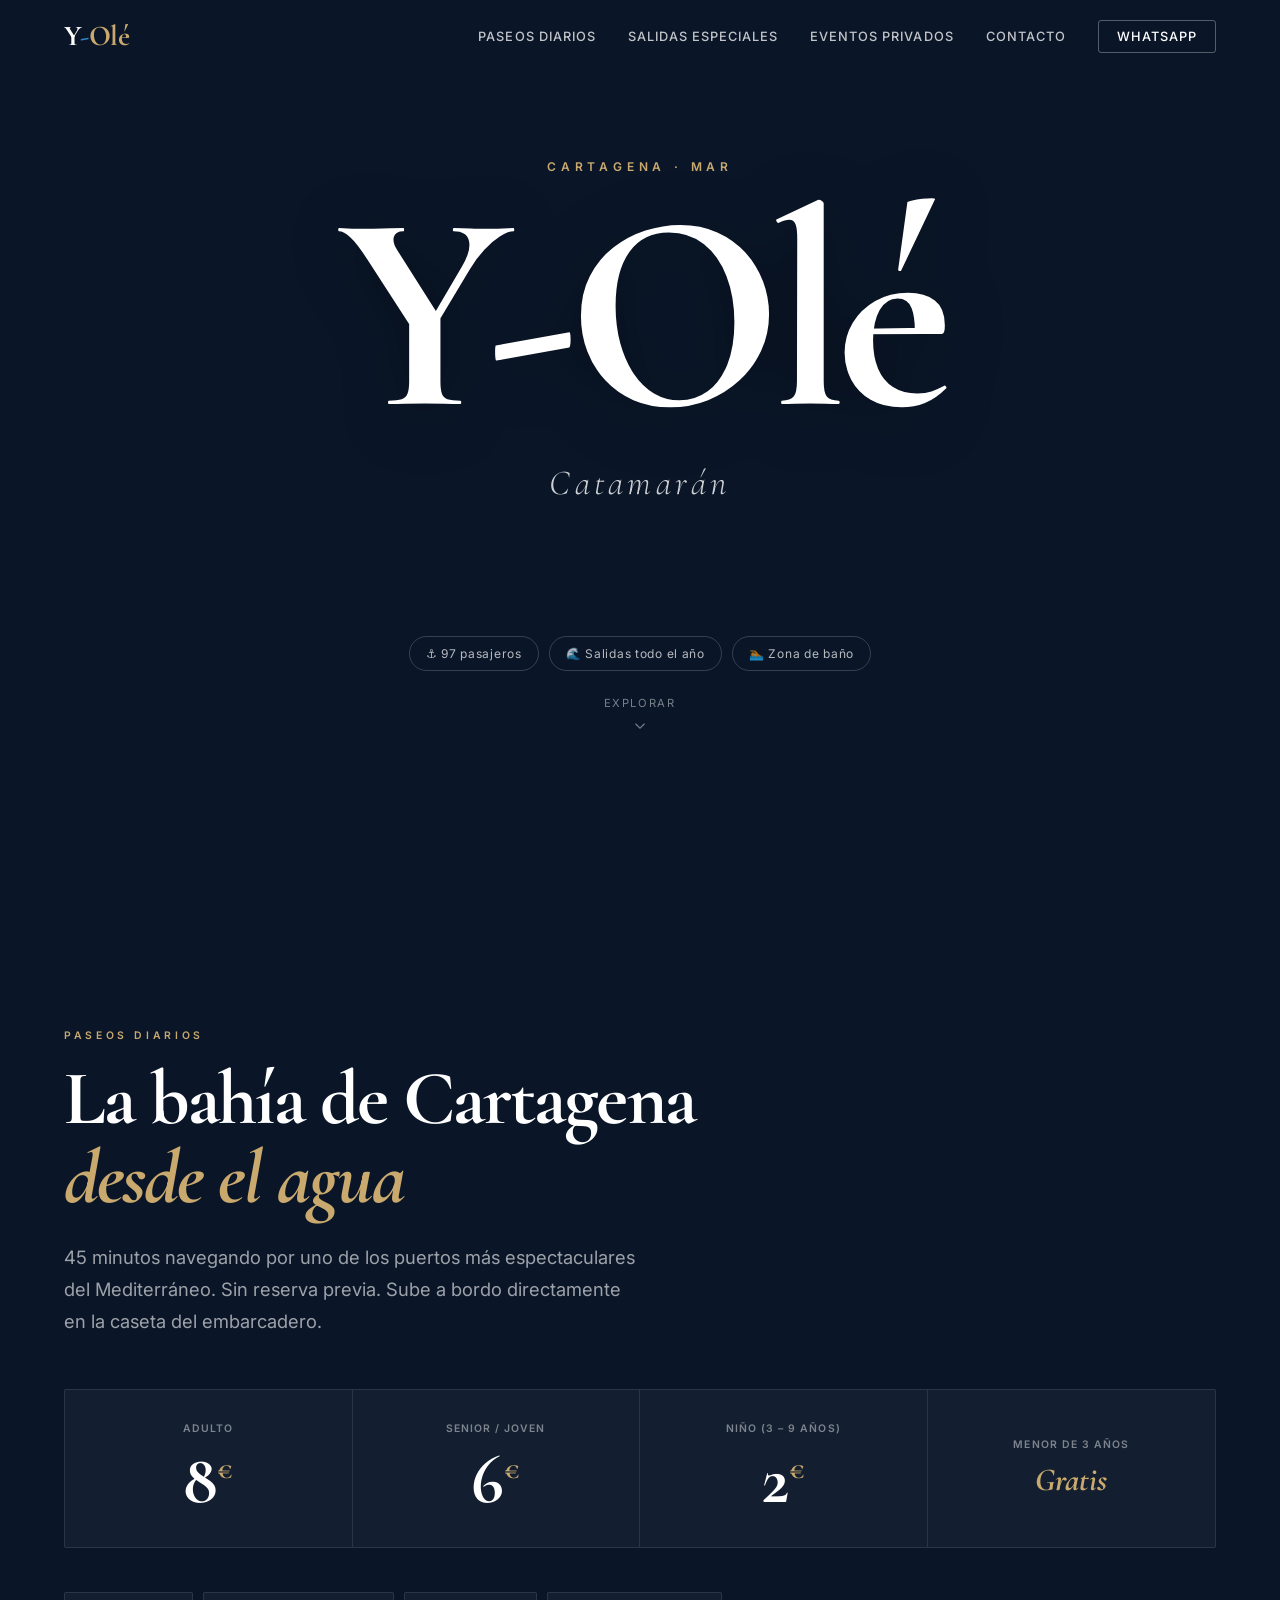
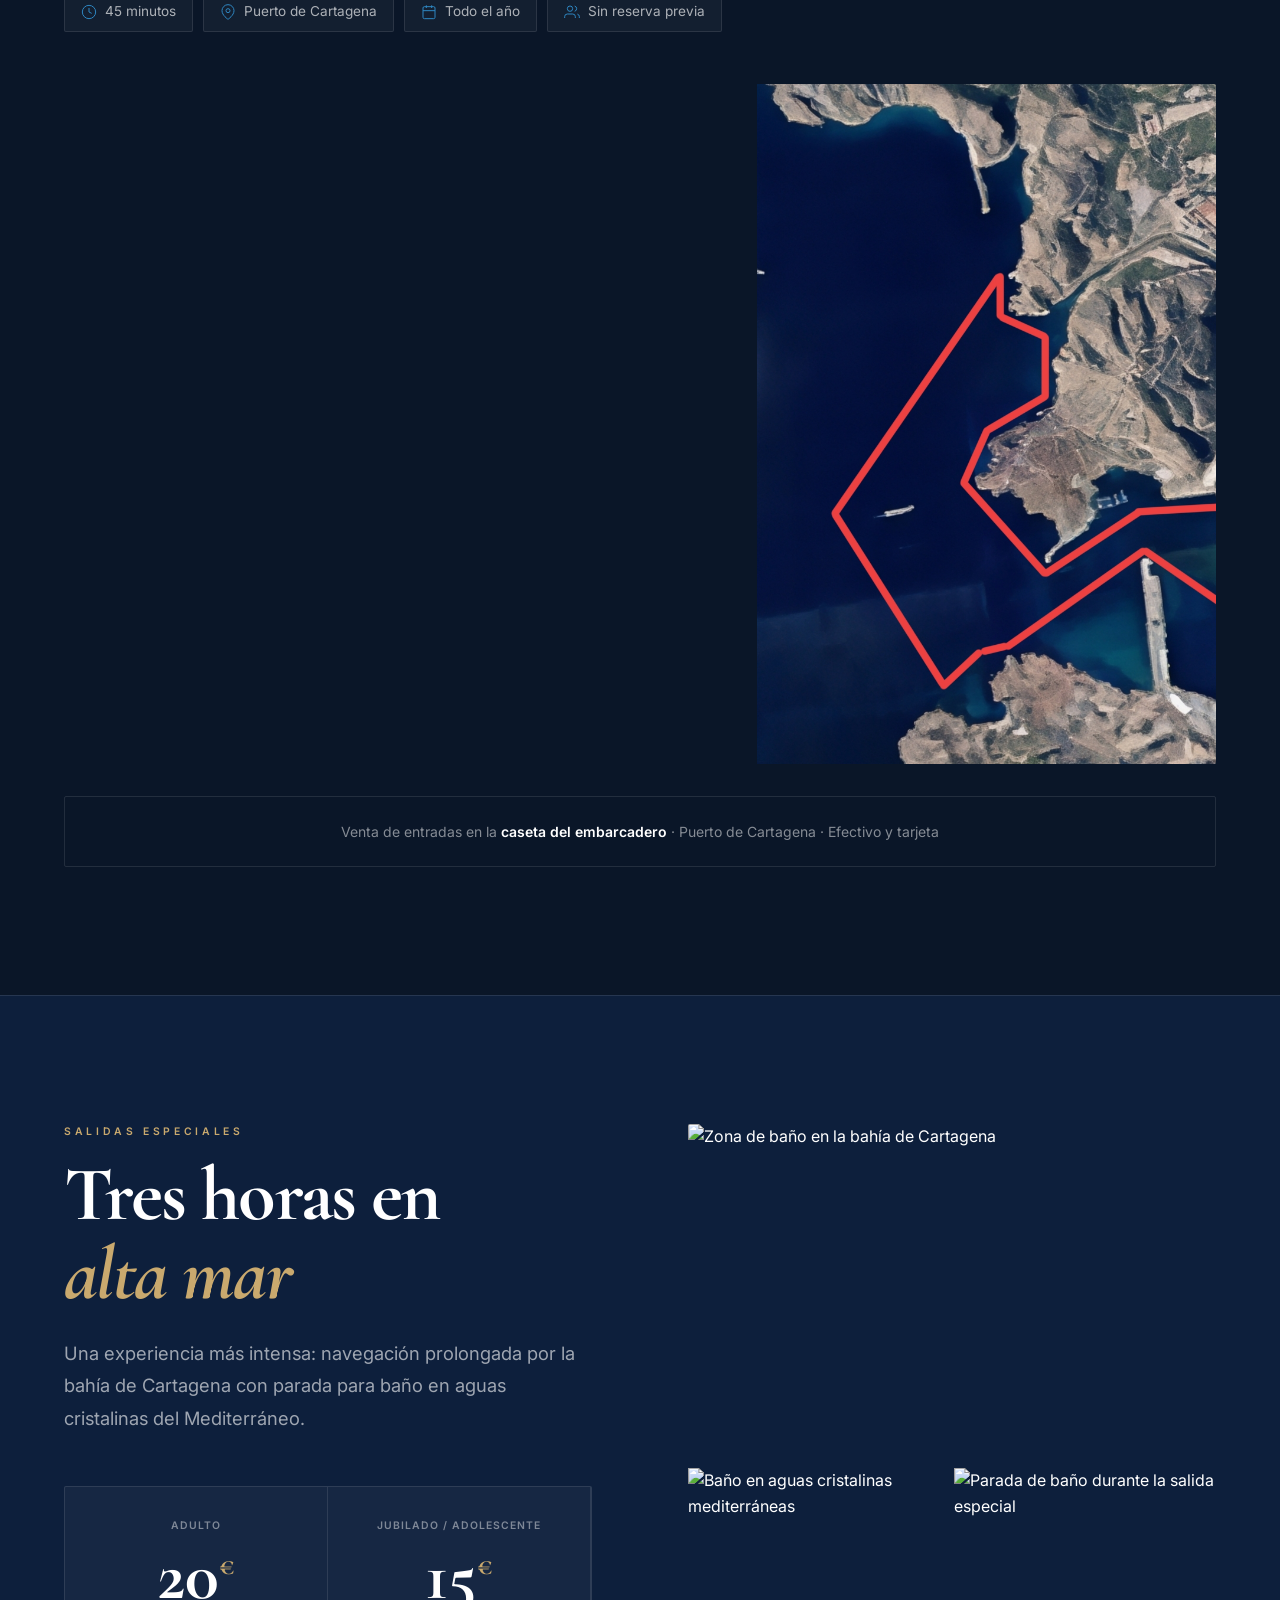
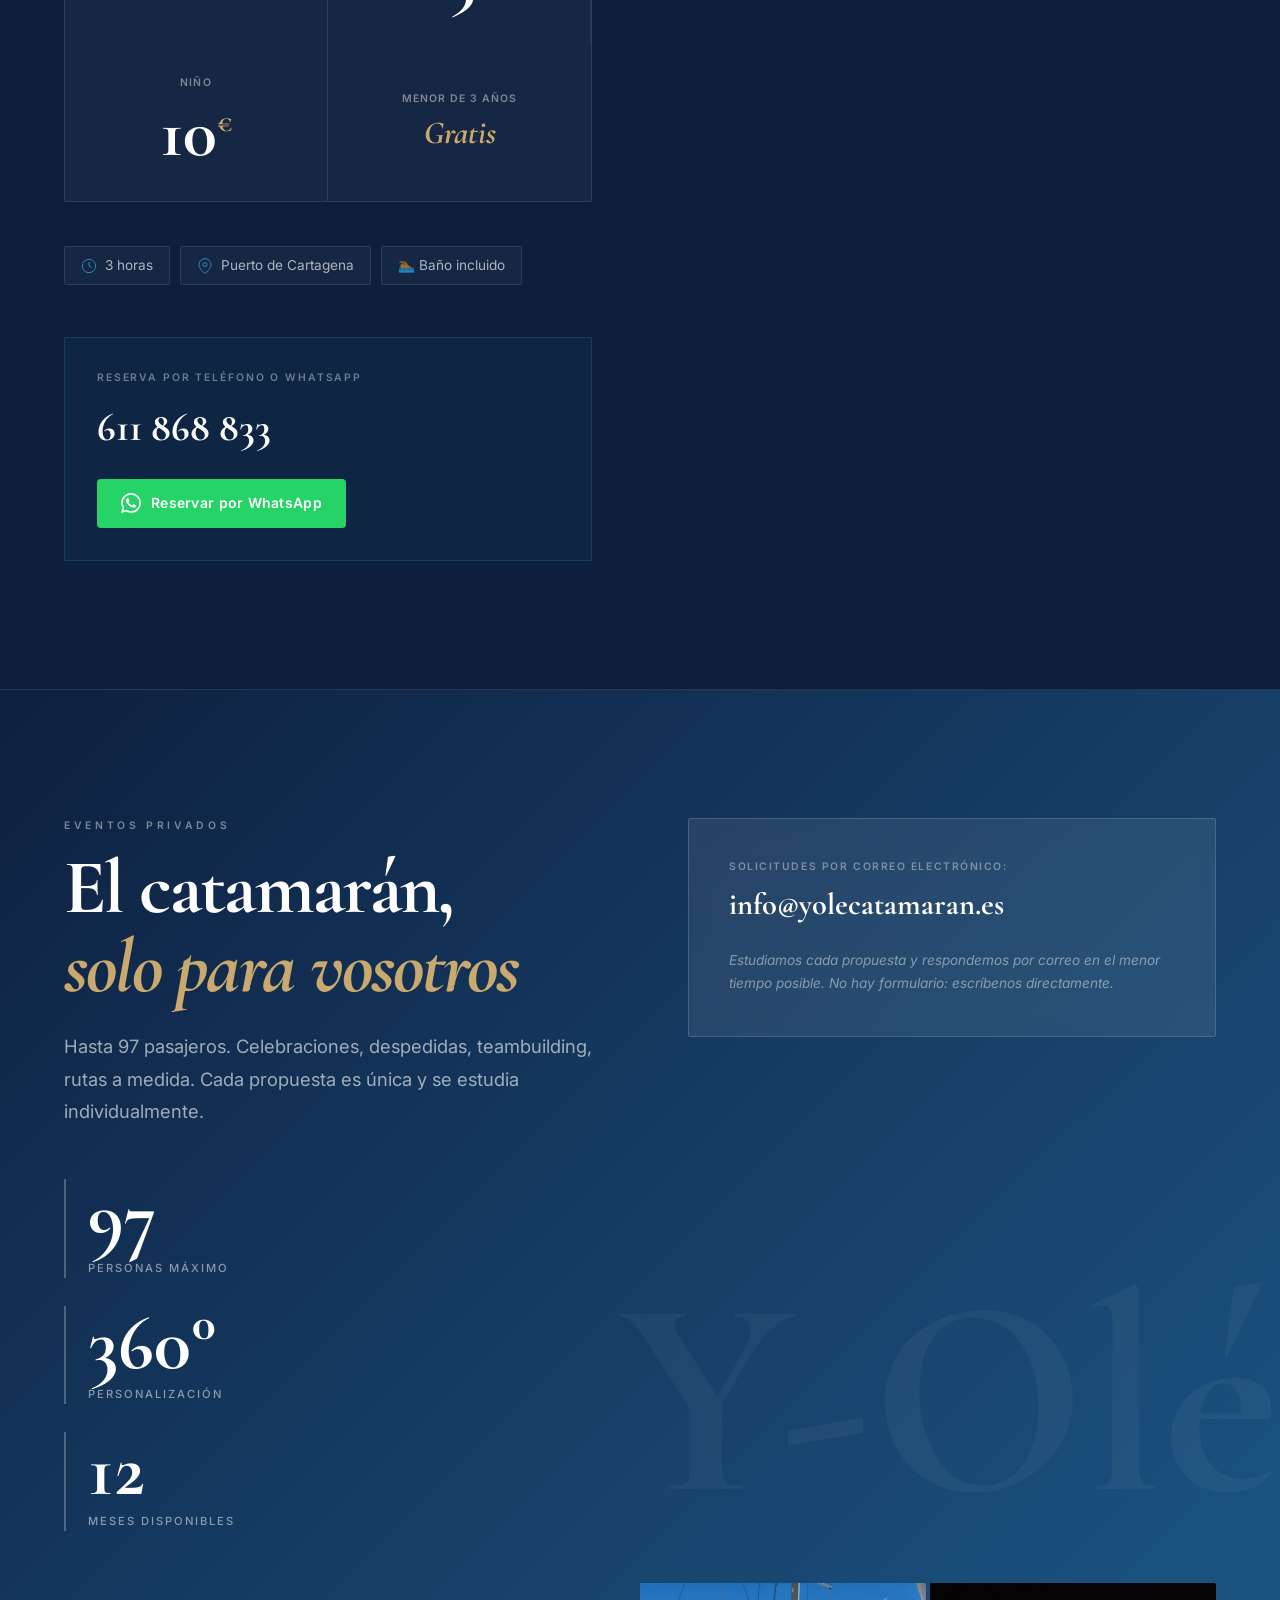
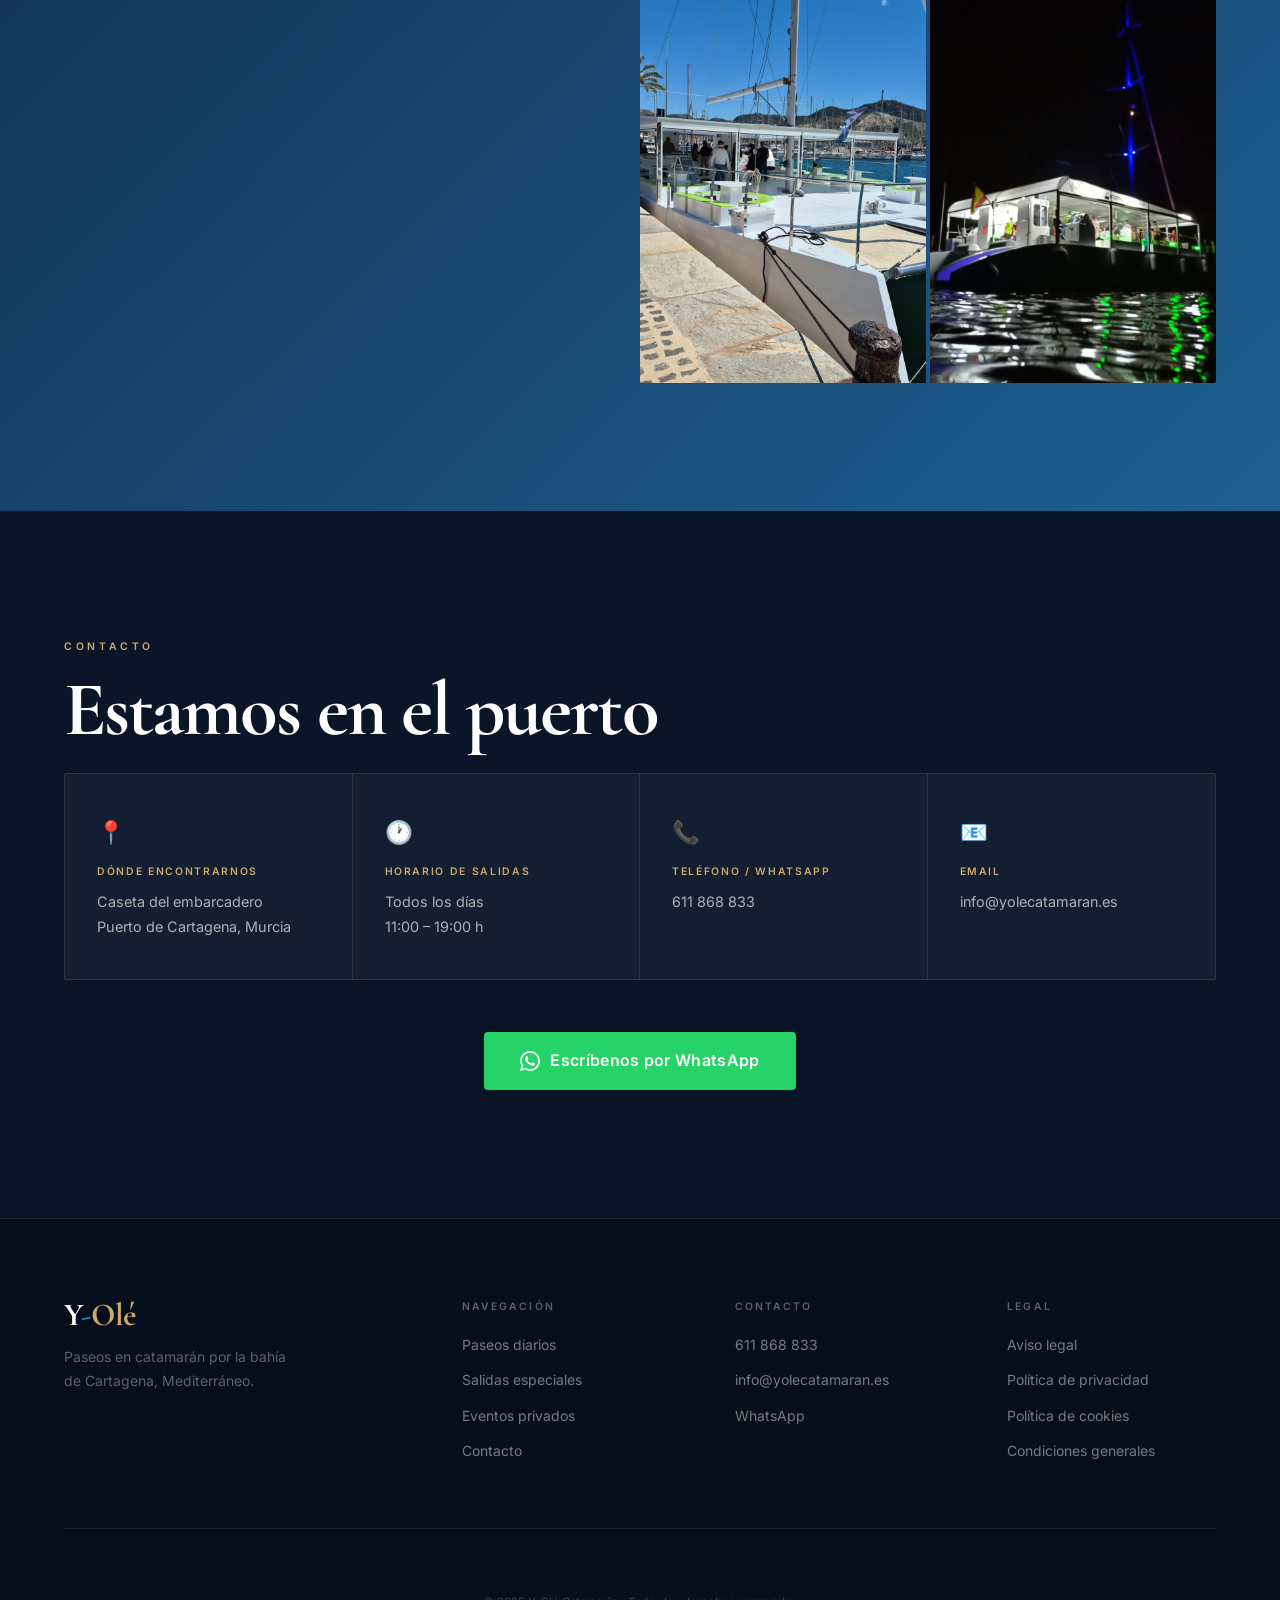
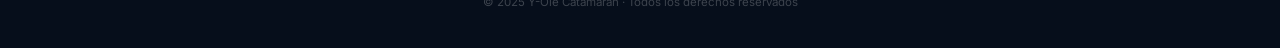
==== index.html @ f5bde515 "Actualizar paseos y quitar galería horizontal - Sección paseos: video hero45minutos en bucle + image" ====
<!DOCTYPE html>
<html lang="es">
<head>
    <meta charset="UTF-8">
    <meta name="viewport" content="width=device-width, initial-scale=1.0">
    <meta name="description" content="Y-Olé Catamarán – Paseos por la bahía de Cartagena. 97 pasajeros. Salidas todo el año. Puerto de Cartagena, Murcia.">
    <meta property="og:title" content="Y-Olé Catamarán | Cartagena">
    <meta property="og:description" content="Paseos en catamarán por la bahía de Cartagena. 45 minutos sin reserva o salidas especiales de 3 horas. Hasta 97 pasajeros.">
    <meta property="og:type" content="website">
    <title>Y-Olé Catamarán | Cartagena</title>
    <link rel="icon" href="data:image/svg+xml,<svg xmlns=%22http://www.w3.org/2000/svg%22 viewBox=%220 0 100 100%22><text y=%22.9em%22 font-size=%2290%22>⛵</text></svg>">
    <link rel="preconnect" href="https://fonts.googleapis.com">
    <link rel="preconnect" href="https://fonts.gstatic.com" crossorigin>
    <link href="https://fonts.googleapis.com/css2?family=Cormorant+Garamond:ital,wght@0,300;0,400;0,600;0,700;1,400;1,600;1,700&family=Inter:wght@300;400;500;600&display=swap" rel="stylesheet">
    <link rel="stylesheet" href="style.css">
</head>
<body>

    <!-- ===== NAV ===== -->
    <nav class="navbar" id="navbar">
        <div class="nav-inner">
            <a href="#inicio" class="nav-logo">
                <span class="logo-y">Y</span><span class="logo-dash">-</span><span class="logo-ole">Olé</span>
            </a>
            <button class="nav-toggle" id="navToggle" aria-label="Abrir menú" aria-expanded="false">
                <span></span><span></span><span></span>
            </button>
            <ul class="nav-menu" id="navMenu">
                <li><a href="#paseos" class="nav-link">Paseos diarios</a></li>
                <li><a href="#especiales" class="nav-link">Salidas especiales</a></li>
                <li><a href="#privados" class="nav-link">Eventos privados</a></li>
                <li><a href="#contacto" class="nav-link">Contacto</a></li>
                <li>
                    <a href="https://wa.me/34611868833" class="nav-link nav-cta" target="_blank" rel="noopener noreferrer">
                        WhatsApp
                    </a>
                </li>
            </ul>
        </div>
    </nav>

    <!-- ===== HERO ===== -->
    <section id="inicio" class="hero">
        <div class="hero-video-wrap">
            <video class="hero-video" autoplay muted loop playsinline preload="auto">
                <source src="video/hero%20portada.mp4" type="video/mp4">
            </video>
            <div class="hero-overlay"></div>
        </div>
        <div class="hero-content">
            <div class="hero-eyebrow">CARTAGENA · MAR</div>
            <h1 class="hero-brand">Y-Olé</h1>
            <p class="hero-sub">Catamarán</p>
            <div class="hero-gap" aria-hidden="true"></div>
            <div class="hero-pills">
                <span class="hero-pill">⚓ 97 pasajeros</span>
                <span class="hero-pill">🌊 Salidas todo el año</span>
                <span class="hero-pill">🏊 Zona de baño</span>
            </div>
            <a href="#paseos" class="hero-scroll-cta">
                <span>Explorar</span>
                <svg viewBox="0 0 24 24" fill="none" stroke="currentColor" stroke-width="1.5" aria-hidden="true">
                    <polyline points="6 9 12 15 18 9"/>
                </svg>
            </a>
        </div>
    </section>

    <main>

        <!-- ===== PASEOS DIARIOS ===== -->
        <section id="paseos" class="section paseos">
            <div class="container">
                <div class="section-label" data-animate>Paseos diarios</div>
                <h2 class="section-title" data-animate data-delay="80">
                    La bahía de Cartagena<br><em>desde el agua</em>
                </h2>
                <p class="section-lead" data-animate data-delay="160">
                    45 minutos navegando por uno de los puertos más espectaculares del Mediterráneo.
                    Sin reserva previa. Sube a bordo directamente en la caseta del embarcadero.
                </p>

                <div class="prices-band" data-animate data-delay="220">
                    <div class="price-cell">
                        <span class="pc-label">Adulto</span>
                        <span class="pc-amount">8<sup>€</sup></span>
                    </div>
                    <div class="price-cell">
                        <span class="pc-label">Senior / Joven</span>
                        <span class="pc-amount">6<sup>€</sup></span>
                    </div>
                    <div class="price-cell">
                        <span class="pc-label">Niño (3 – 9 años)</span>
                        <span class="pc-amount">2<sup>€</sup></span>
                    </div>
                    <div class="price-cell">
                        <span class="pc-label">Menor de 3 años</span>
                        <span class="pc-amount pc-free">Gratis</span>
                    </div>
                </div>

                <div class="meta-row" data-animate data-delay="280">
                    <div class="meta-chip">
                        <svg viewBox="0 0 24 24" fill="none" stroke="currentColor" stroke-width="1.5" aria-hidden="true"><circle cx="12" cy="12" r="10"/><polyline points="12 6 12 12 16 14"/></svg>
                        45 minutos
                    </div>
                    <div class="meta-chip">
                        <svg viewBox="0 0 24 24" fill="none" stroke="currentColor" stroke-width="1.5" aria-hidden="true"><path d="M21 10c0 7-9 13-9 13s-9-6-9-13a9 9 0 0 1 18 0z"/><circle cx="12" cy="10" r="3"/></svg>
                        Puerto de Cartagena
                    </div>
                    <div class="meta-chip">
                        <svg viewBox="0 0 24 24" fill="none" stroke="currentColor" stroke-width="1.5" aria-hidden="true"><rect x="3" y="4" width="18" height="18" rx="2"/><line x1="16" y1="2" x2="16" y2="6"/><line x1="8" y1="2" x2="8" y2="6"/><line x1="3" y1="10" x2="21" y2="10"/></svg>
                        Todo el año
                    </div>
                    <div class="meta-chip">
                        <svg viewBox="0 0 24 24" fill="none" stroke="currentColor" stroke-width="1.5" aria-hidden="true"><path d="M17 21v-2a4 4 0 0 0-4-4H5a4 4 0 0 0-4 4v2"/><circle cx="9" cy="7" r="4"/><path d="M23 21v-2a4 4 0 0 0-3-3.87"/><path d="M16 3.13a4 4 0 0 1 0 7.75"/></svg>
                        Sin reserva previa
                    </div>
                </div>

                <div class="paseos-media" data-animate data-delay="340">
                    <div class="paseos-media-video">
                        <video autoplay muted loop playsinline preload="metadata">
                            <source src="video/hero45minutos.mp4" type="video/mp4">
                        </video>
                    </div>
                    <div class="paseos-media-img">
                        <img src="img/ruta45minutosaerea.jpg" alt="Vista aérea de la ruta de 45 minutos por la bahía de Cartagena" loading="lazy">
                    </div>
                </div>

                <p class="paseos-footer-note" data-animate>
                    Venta de entradas en la <strong>caseta del embarcadero</strong> · Puerto de Cartagena · Efectivo y tarjeta
                </p>
            </div>
        </section>

        <!-- ===== SALIDAS ESPECIALES ===== -->
        <section id="especiales" class="section especiales">
            <div class="container">
                <div class="especiales-grid">
                    <div class="especiales-left">
                        <div class="section-label" data-animate>Salidas especiales</div>
                        <h2 class="section-title" data-animate data-delay="80">
                            Tres horas en<br><em>alta mar</em>
                        </h2>
                        <p class="section-lead" data-animate data-delay="160">
                            Una experiencia más intensa: navegación prolongada por la bahía de Cartagena
                            con parada para baño en aguas cristalinas del Mediterráneo.
                        </p>

                        <div class="prices-band prices-band--2col" data-animate data-delay="220">
                            <div class="price-cell">
                                <span class="pc-label">Adulto</span>
                                <span class="pc-amount">20<sup>€</sup></span>
                            </div>
                            <div class="price-cell">
                                <span class="pc-label">Jubilado / Adolescente</span>
                                <span class="pc-amount">15<sup>€</sup></span>
                            </div>
                            <div class="price-cell">
                                <span class="pc-label">Niño</span>
                                <span class="pc-amount">10<sup>€</sup></span>
                            </div>
                            <div class="price-cell">
                                <span class="pc-label">Menor de 3 años</span>
                                <span class="pc-amount pc-free">Gratis</span>
                            </div>
                        </div>

                        <div class="meta-row" data-animate data-delay="260">
                            <div class="meta-chip">
                                <svg viewBox="0 0 24 24" fill="none" stroke="currentColor" stroke-width="1.5" aria-hidden="true"><circle cx="12" cy="12" r="10"/><polyline points="12 6 12 12 16 14"/></svg>
                                3 horas
                            </div>
                            <div class="meta-chip">
                                <svg viewBox="0 0 24 24" fill="none" stroke="currentColor" stroke-width="1.5" aria-hidden="true"><path d="M21 10c0 7-9 13-9 13s-9-6-9-13a9 9 0 0 1 18 0z"/><circle cx="12" cy="10" r="3"/></svg>
                                Puerto de Cartagena
                            </div>
                            <div class="meta-chip">🏊 Baño incluido</div>
                        </div>

                        <div class="reserva-card" data-animate data-delay="320">
                            <p class="reserva-label">Reserva por teléfono o WhatsApp</p>
                            <a href="tel:+34611868833" class="reserva-phone">611 868 833</a>
                            <a href="https://wa.me/34611868833" class="btn-wa" target="_blank" rel="noopener noreferrer">
                                <svg viewBox="0 0 24 24" fill="currentColor" aria-hidden="true">
                                    <path d="M17.472 14.382c-.297-.149-1.758-.867-2.03-.967-.273-.099-.471-.148-.67.15-.197.297-.767.966-.94 1.164-.173.199-.347.223-.644.075-.297-.15-1.255-.463-2.39-1.475-.883-.788-1.48-1.761-1.653-2.059-.173-.297-.018-.458.13-.606.134-.133.298-.347.446-.52.149-.174.198-.298.298-.497.099-.198.05-.371-.025-.52-.075-.149-.669-1.612-.916-2.207-.242-.579-.487-.5-.669-.51-.173-.008-.371-.01-.57-.01-.198 0-.52.074-.792.372-.272.297-1.04 1.016-1.04 2.479 0 1.462 1.065 2.875 1.213 3.074.149.198 2.096 3.2 5.077 4.487.709.306 1.262.489 1.694.625.712.227 1.36.195 1.871.118.571-.085 1.758-.719 2.006-1.413.248-.694.248-1.289.173-1.413-.074-.124-.272-.198-.57-.347m-5.421 7.403h-.004a9.87 9.87 0 0 1-5.031-1.378l-.361-.214-3.741.982.998-3.648-.235-.374a9.86 9.86 0 0 1-1.51-5.26c.001-5.45 4.436-9.884 9.888-9.884 2.64 0 5.122 1.03 6.988 2.898a9.825 9.825 0 0 1 2.893 6.994c-.003 5.45-4.437 9.884-9.885 9.884m8.413-18.297A11.815 11.815 0 0 0 12.05 0C5.495 0 .16 5.335.157 11.892c0 2.096.547 4.142 1.588 5.945L.057 24l6.305-1.654a11.882 11.882 0 0 0 5.683 1.448h.005c6.554 0 11.89-5.335 11.893-11.893a11.821 11.821 0 0 0-3.48-8.413Z"/>
                                </svg>
                                Reservar por WhatsApp
                            </a>
                            <!--
                            ================================================================
                            SISTEMA DE RESERVA ONLINE — PENDIENTE DE INTEGRACIÓN
                            ================================================================
                            Cuando se integre un sistema de reservas (Bookeo, Regiondo,
                            FareHarbor u otro), añadir aquí el widget o iframe.

                            OPCIÓN A — Widget JavaScript:
                                <script>
                                    var __booking_config = { productId: "TU_ID", lang: "es" };
                                </script>
                                <script src="URL_DEL_PROVEEDOR/widget.js" async></script>
                                <div id="booking-widget"></div>

                            OPCIÓN B — iFrame:
                                <iframe
                                    src="URL_DEL_PROVEEDOR?lang=es"
                                    width="100%" height="700"
                                    frameborder="0" scrolling="auto"
                                    title="Reserva salida especial Y-Olé">
                                </iframe>

                            Eliminar el bloque .reserva-card cuando el widget esté operativo.
                            ================================================================
                            -->
                        </div>
                    </div>

                    <div class="especiales-right" data-animate data-delay="200">
                        <div class="photo-stack">
                            <div class="ps-main">
                                <img src="img/baño1.jpg" alt="Zona de baño en la bahía de Cartagena" loading="lazy">
                            </div>
                            <div class="ps-row">
                                <div class="ps-sm">
                                    <img src="img/baño2.jpg" alt="Baño en aguas cristalinas mediterráneas" loading="lazy">
                                </div>
                                <div class="ps-sm">
                                    <img src="img/baño3.jpg" alt="Parada de baño durante la salida especial" loading="lazy">
                                </div>
                            </div>
                        </div>
                    </div>
                </div>
            </div>
        </section>

        <!-- ===== EVENTOS PRIVADOS ===== -->
        <section id="privados" class="section privados">
            <div class="privados-bg" aria-hidden="true">Y-Olé</div>
            <div class="container">
                <div class="privados-inner">
                    <div class="privados-left">
                        <div class="section-label section-label--dim" data-animate>Eventos privados</div>
                        <h2 class="section-title" data-animate data-delay="80">
                            El catamarán,<br><em>solo para vosotros</em>
                        </h2>
                        <p class="section-lead" data-animate data-delay="160">
                            Hasta 97 pasajeros. Celebraciones, despedidas, teambuilding, rutas a medida.
                            Cada propuesta es única y se estudia individualmente.
                        </p>
                        <div class="priv-stats" data-animate data-delay="220">
                            <div class="priv-stat">
                                <span class="ps-n">97</span>
                                <span class="ps-l">personas máximo</span>
                            </div>
                            <div class="priv-stat">
                                <span class="ps-n">360°</span>
                                <span class="ps-l">personalización</span>
                            </div>
                            <div class="priv-stat">
                                <span class="ps-n">12</span>
                                <span class="ps-l">meses disponibles</span>
                            </div>
                        </div>
                    </div>
                    <div class="privados-right" data-animate data-delay="200">
                        <p class="priv-contact-intro">Solicitudes por correo electrónico:</p>
                        <a href="mailto:info@yolecatamaran.es" class="priv-email">info@yolecatamaran.es</a>
                        <p class="priv-note">
                            Estudiamos cada propuesta y respondemos por correo en el menor tiempo posible.
                            No hay formulario: escríbenos directamente.
                        </p>
                    </div>
                </div>
                <div class="privados-media" data-animate data-delay="160">
                    <div class="privados-media-item">
                        <video autoplay muted loop playsinline preload="metadata">
                            <source src="video/heroeventos.mp4" type="video/mp4">
                        </video>
                    </div>
                    <div class="privados-media-item">
                        <img src="img/evento.jpg" alt="Evento privado a bordo del catamarán Y-Olé" loading="lazy">
                    </div>
                    <div class="privados-media-item">
                        <img src="img/eventonocturno.jpg" alt="Evento nocturno en el catamarán Y-Olé" loading="lazy">
                    </div>
                </div>
            </div>
        </section>


        <!-- ===== CONTACTO ===== -->
        <section id="contacto" class="section contact">
            <div class="container">
                <div class="section-label" data-animate>Contacto</div>
                <h2 class="section-title" data-animate data-delay="80">Estamos en el puerto</h2>

                <div class="contact-grid" data-animate data-delay="160">
                    <div class="contact-card">
                        <div class="cc-icon">📍</div>
                        <h4>Dónde encontrarnos</h4>
                        <p>Caseta del embarcadero<br>Puerto de Cartagena, Murcia</p>
                    </div>
                    <div class="contact-card">
                        <div class="cc-icon">🕐</div>
                        <h4>Horario de salidas</h4>
                        <p>Todos los días<br>11:00 – 19:00 h</p>
                    </div>
                    <div class="contact-card">
                        <div class="cc-icon">📞</div>
                        <h4>Teléfono / WhatsApp</h4>
                        <p><a href="tel:+34611868833">611 868 833</a></p>
                    </div>
                    <div class="contact-card">
                        <div class="cc-icon">📧</div>
                        <h4>Email</h4>
                        <p><a href="mailto:info@yolecatamaran.es">info@yolecatamaran.es</a></p>
                    </div>
                </div>

                <div class="contact-wa-wrap" data-animate data-delay="240">
                    <a href="https://wa.me/34611868833" class="btn-wa btn-wa--lg" target="_blank" rel="noopener noreferrer">
                        <svg viewBox="0 0 24 24" fill="currentColor" aria-hidden="true">
                            <path d="M17.472 14.382c-.297-.149-1.758-.867-2.03-.967-.273-.099-.471-.148-.67.15-.197.297-.767.966-.94 1.164-.173.199-.347.223-.644.075-.297-.15-1.255-.463-2.39-1.475-.883-.788-1.48-1.761-1.653-2.059-.173-.297-.018-.458.13-.606.134-.133.298-.347.446-.52.149-.174.198-.298.298-.497.099-.198.05-.371-.025-.52-.075-.149-.669-1.612-.916-2.207-.242-.579-.487-.5-.669-.51-.173-.008-.371-.01-.57-.01-.198 0-.52.074-.792.372-.272.297-1.04 1.016-1.04 2.479 0 1.462 1.065 2.875 1.213 3.074.149.198 2.096 3.2 5.077 4.487.709.306 1.262.489 1.694.625.712.227 1.36.195 1.871.118.571-.085 1.758-.719 2.006-1.413.248-.694.248-1.289.173-1.413-.074-.124-.272-.198-.57-.347m-5.421 7.403h-.004a9.87 9.87 0 0 1-5.031-1.378l-.361-.214-3.741.982.998-3.648-.235-.374a9.86 9.86 0 0 1-1.51-5.26c.001-5.45 4.436-9.884 9.888-9.884 2.64 0 5.122 1.03 6.988 2.898a9.825 9.825 0 0 1 2.893 6.994c-.003 5.45-4.437 9.884-9.885 9.884m8.413-18.297A11.815 11.815 0 0 0 12.05 0C5.495 0 .16 5.335.157 11.892c0 2.096.547 4.142 1.588 5.945L.057 24l6.305-1.654a11.882 11.882 0 0 0 5.683 1.448h.005c6.554 0 11.89-5.335 11.893-11.893a11.821 11.821 0 0 0-3.48-8.413Z"/>
                        </svg>
                        Escríbenos por WhatsApp
                    </a>
                </div>
            </div>
        </section>

    </main>

    <!-- ===== FOOTER ===== -->
    <footer class="footer">
        <div class="container">
            <div class="footer-top">
                <div class="footer-brand">
                    <div class="footer-logo">
                        <span class="logo-y">Y</span><span class="logo-dash">-</span><span class="logo-ole">Olé</span>
                    </div>
                    <p>Paseos en catamarán por la bahía<br>de Cartagena, Mediterráneo.</p>
                </div>
                <div class="footer-col">
                    <h4>Navegación</h4>
                    <ul>
                        <li><a href="#paseos">Paseos diarios</a></li>
                        <li><a href="#especiales">Salidas especiales</a></li>
                        <li><a href="#privados">Eventos privados</a></li>
                        <li><a href="#contacto">Contacto</a></li>
                    </ul>
                </div>
                <div class="footer-col">
                    <h4>Contacto</h4>
                    <ul>
                        <li><a href="tel:+34611868833">611 868 833</a></li>
                        <li><a href="mailto:info@yolecatamaran.es">info@yolecatamaran.es</a></li>
                        <li><a href="https://wa.me/34611868833" target="_blank" rel="noopener noreferrer">WhatsApp</a></li>
                    </ul>
                </div>
                <div class="footer-col">
                    <h4>Legal</h4>
                    <ul>
                        <li><a href="#">Aviso legal</a></li>
                        <li><a href="#">Política de privacidad</a></li>
                        <li><a href="#">Política de cookies</a></li>
                        <li><a href="#">Condiciones generales</a></li>
                    </ul>
                </div>
            </div>
            <div class="footer-bottom">
                <p>© 2025 Y-Olé Catamarán · Todos los derechos reservados</p>
            </div>
        </div>
    </footer>

    <button class="scroll-top" id="scrollTop" aria-label="Volver arriba">
        <svg viewBox="0 0 24 24" fill="none" stroke="currentColor" stroke-width="2" aria-hidden="true">
            <polyline points="18 15 12 9 6 15"/>
        </svg>
    </button>

    <script src="script.js"></script>
</body>
</html>
---- style.css ----
/* ====================================================
   Y-OLÉ CATAMARÁN — style.css
   ==================================================== */

/* --- CUSTOM PROPERTIES -------------------------------- */
:root {
    --navy:        #0a1628;
    --navy-mid:    #0d1f3c;
    --navy-light:  #162a4a;
    --ocean:       #1e6091;
    --ocean-mid:   #2471a3;
    --ocean-light: #2e86c1;
    --gold:        #c9a96e;
    --gold-light:  #d4b98a;
    --white:       #ffffff;
    --muted:       rgba(255,255,255,0.55);
    --border:      rgba(255,255,255,0.1);
    --border-mid:  rgba(255,255,255,0.04);

    --f-serif: 'Cormorant Garamond', Georgia, 'Times New Roman', serif;
    --f-sans:  'Inter', system-ui, -apple-system, sans-serif;

    --nav-h:      72px;
    --max-w:      1320px;
    --gap:        4px;
    --ease:       cubic-bezier(0.16, 1, 0.3, 1);
    --section-py: clamp(80px, 10vw, 140px);
}

/* --- RESET -------------------------------------------- */
*, *::before, *::after { box-sizing: border-box; margin: 0; padding: 0; }
html { scroll-behavior: smooth; -webkit-text-size-adjust: 100%; overflow-x: hidden; }
body {
    font-family: var(--f-sans);
    background: var(--navy);
    color: var(--white);
    overflow-x: hidden;
    line-height: 1.6;
    -webkit-font-smoothing: antialiased;
}
img { display: block; max-width: 100%; height: 100%; object-fit: cover; }
a { color: inherit; text-decoration: none; }
ul { list-style: none; }
button { cursor: pointer; border: none; background: none; }

/* --- SCROLLBAR ---------------------------------------- */
::-webkit-scrollbar { width: 5px; }
::-webkit-scrollbar-track { background: var(--navy); }
::-webkit-scrollbar-thumb { background: var(--ocean); border-radius: 3px; }

/* --- UTILITY ------------------------------------------ */
.container {
    width: 100%;
    max-width: var(--max-w);
    margin: 0 auto;
    padding: 0 clamp(20px, 5vw, 72px);
}

/* --- NAVBAR ------------------------------------------- */
.navbar {
    position: fixed;
    inset: 0 0 auto;
    z-index: 100;
    height: var(--nav-h);
    transition: background 0.5s var(--ease), backdrop-filter 0.5s;
}
.navbar.scrolled {
    background: rgba(10, 22, 40, 0.96);
    backdrop-filter: blur(16px);
    -webkit-backdrop-filter: blur(16px);
    border-bottom: 1px solid var(--border);
}
.nav-inner {
    max-width: var(--max-w);
    margin: 0 auto;
    padding: 0 clamp(20px, 5vw, 72px);
    height: 100%;
    display: flex;
    align-items: center;
    justify-content: space-between;
    gap: 24px;
}
.nav-logo {
    font-family: var(--f-serif);
    font-size: 1.8rem;
    font-weight: 700;
    letter-spacing: -0.02em;
    line-height: 1;
    flex-shrink: 0;
}
.logo-y    { color: var(--white); }
.logo-dash { color: var(--ocean-light); }
.logo-ole  { color: var(--gold); }

.nav-menu {
    display: flex;
    align-items: center;
    gap: clamp(12px, 2.5vw, 36px);
}
.nav-link {
    font-size: 0.8rem;
    font-weight: 500;
    letter-spacing: 0.08em;
    text-transform: uppercase;
    color: rgba(255,255,255,0.75);
    transition: color 0.2s;
    white-space: nowrap;
}
.nav-link:hover { color: var(--white); }
.nav-cta {
    padding: 8px 18px;
    border: 1px solid rgba(255,255,255,0.3);
    border-radius: 3px;
    color: var(--white) !important;
    transition: background 0.25s, border-color 0.25s;
}
.nav-cta:hover {
    background: var(--ocean);
    border-color: var(--ocean);
}

.nav-toggle {
    display: none;
    flex-direction: column;
    gap: 5px;
    padding: 6px;
}
.nav-toggle span {
    display: block;
    width: 22px;
    height: 1.5px;
    background: var(--white);
    transform-origin: center;
    transition: transform 0.35s var(--ease), opacity 0.25s;
}
.nav-toggle.open span:nth-child(1) { transform: rotate(45deg) translate(4.5px, 4.5px); }
.nav-toggle.open span:nth-child(2) { opacity: 0; transform: scaleX(0); }
.nav-toggle.open span:nth-child(3) { transform: rotate(-45deg) translate(4.5px, -4.5px); }

/* --- HERO --------------------------------------------- */
.hero {
    position: relative;
    height: 100svh;
    min-height: 580px;
    display: flex;
    align-items: center;
    justify-content: center;
    overflow: hidden;
}
.hero-video-wrap {
    position: absolute;
    inset: 0;
}
.hero-video {
    width: 100%;
    height: 100%;
    object-fit: cover;
    object-position: center;
}
.hero-overlay {
    position: absolute;
    inset: 0;
    background: linear-gradient(
        to bottom,
        rgba(10,22,40,0.25) 0%,
        rgba(10,22,40,0.5)  40%,
        rgba(10,22,40,0.82) 100%
    );
}
.hero-content {
    position: relative;
    z-index: 2;
    text-align: center;
    padding: var(--nav-h) clamp(20px, 5vw, 48px) 80px;
    max-width: 960px;
    display: flex;
    flex-direction: column;
    align-items: center;
    gap: clamp(16px, 2.5vw, 24px);
}
.hero-eyebrow {
    font-size: clamp(0.6rem, 1.1vw, 0.75rem);
    font-weight: 600;
    letter-spacing: 0.4em;
    color: var(--gold);
    text-transform: uppercase;
}
.hero-brand {
    font-family: var(--f-serif);
    font-size: clamp(4.5rem, 22vw, 18rem);
    font-weight: 700;
    line-height: 0.82;
    letter-spacing: -0.04em;
    color: var(--white);
    text-shadow: 0 8px 60px rgba(0,0,0,0.4);
    animation: hero-in 1.4s var(--ease) both;
}
.hero-sub {
    font-family: var(--f-serif);
    font-size: clamp(1.2rem, 2.8vw, 2.2rem);
    font-weight: 300;
    font-style: italic;
    color: rgba(255,255,255,0.8);
    letter-spacing: 0.12em;
    animation: hero-in 1.4s 0.15s var(--ease) both;
}
.hero-pills {
    display: flex;
    gap: 10px;
    flex-wrap: wrap;
    justify-content: center;
    animation: hero-in 1.4s 0.45s var(--ease) both;
}
.hero-pill {
    font-size: 0.75rem;
    letter-spacing: 0.06em;
    color: rgba(255,255,255,0.7);
    padding: 7px 16px;
    border: 1px solid rgba(255,255,255,0.18);
    border-radius: 100px;
}
.hero-gap { height: clamp(40px, 6vw, 76px); }

.hero-scroll-cta {
    display: flex;
    flex-direction: column;
    align-items: center;
    gap: 4px;
    color: rgba(255,255,255,0.45);
    font-size: 0.7rem;
    letter-spacing: 0.14em;
    text-transform: uppercase;
    transition: color 0.25s;
    animation: hero-in 1.4s 0.6s var(--ease) both, float 2.4s 1.5s ease-in-out infinite;
}
.hero-scroll-cta:hover { color: rgba(255,255,255,0.85); }
.hero-scroll-cta svg { width: 18px; height: 18px; }

@keyframes hero-in {
    from { opacity: 0; transform: translateY(20px); }
    to   { opacity: 1; transform: none; }
}
@keyframes float {
    0%, 100% { transform: translateY(0); }
    50%       { transform: translateY(7px); }
}

/* --- SECTIONS COMMON ---------------------------------- */
.section { padding: var(--section-py) 0; }

.section-label {
    font-size: 0.65rem;
    font-weight: 600;
    letter-spacing: 0.35em;
    text-transform: uppercase;
    color: var(--gold);
    margin-bottom: 14px;
}
.section-label--dim { color: rgba(255,255,255,0.45); }

.section-title {
    font-family: var(--f-serif);
    font-size: clamp(2.6rem, 6vw, 5.5rem);
    font-weight: 700;
    line-height: 1.03;
    letter-spacing: -0.025em;
    color: var(--white);
    margin-bottom: 24px;
}
.section-title em {
    font-style: italic;
    color: var(--gold);
}
.section-lead {
    font-size: clamp(1rem, 1.5vw, 1.15rem);
    line-height: 1.75;
    color: rgba(255,255,255,0.6);
    max-width: 580px;
    margin-bottom: 52px;
}

/* --- PRICES BAND -------------------------------------- */
.prices-band {
    display: grid;
    grid-template-columns: repeat(4, 1fr);
    margin-bottom: 44px;
    border: 1px solid var(--border);
    border-radius: 2px;
    overflow: hidden;
    background: var(--border-mid);
}
.prices-band--2col {
    grid-template-columns: repeat(2, 1fr);
    max-width: 560px;
}
.price-cell {
    display: flex;
    flex-direction: column;
    align-items: center;
    justify-content: center;
    padding: clamp(20px, 3vw, 32px) 16px;
    gap: 8px;
    border-right: 1px solid var(--border);
    background: transparent;
    transition: background 0.3s;
}
.price-cell:last-child { border-right: none; }
.price-cell:hover { background: rgba(30,96,145,0.18); }
.pc-label {
    font-size: 0.65rem;
    font-weight: 600;
    letter-spacing: 0.1em;
    text-transform: uppercase;
    color: rgba(255,255,255,0.45);
    text-align: center;
    line-height: 1.4;
}
.pc-amount {
    font-family: var(--f-serif);
    font-size: clamp(2.8rem, 5.5vw, 4.5rem);
    font-weight: 700;
    line-height: 1;
    color: var(--white);
}
.pc-amount sup {
    font-size: 0.38em;
    vertical-align: super;
    color: var(--gold);
}
.pc-free {
    font-family: var(--f-serif);
    font-size: clamp(1.4rem, 2.5vw, 2rem) !important;
    font-style: italic;
    color: var(--gold) !important;
    line-height: 1.2;
}

/* --- META ROW ----------------------------------------- */
.meta-row {
    display: flex;
    flex-wrap: wrap;
    gap: 10px;
    margin-bottom: 52px;
}
.meta-chip {
    display: inline-flex;
    align-items: center;
    gap: 8px;
    font-size: 0.85rem;
    color: rgba(255,255,255,0.65);
    padding: 8px 16px;
    border: 1px solid var(--border);
    border-radius: 2px;
    background: var(--border-mid);
}
.meta-chip svg {
    width: 16px;
    height: 16px;
    color: var(--ocean-light);
    flex-shrink: 0;
}

/* --- GALLERY GRID ------------------------------------- */
.gallery-grid {
    display: grid;
    grid-template-columns: repeat(3, 1fr);
    grid-auto-rows: 230px;
    grid-auto-flow: dense;
    gap: var(--gap);
    margin-bottom: 32px;
    border-radius: 2px;
    overflow: hidden;
}
.gi { overflow: hidden; }
.gi img {
    width: 100%;
    height: 100%;
    object-fit: cover;
    transition: transform 0.7s var(--ease);
}
.gi:hover img { transform: scale(1.05); }
.gi-tall { grid-row: span 2; }
.gi-wide { grid-column: span 2; }

.paseos-footer-note {
    text-align: center;
    font-size: 0.875rem;
    color: rgba(255,255,255,0.5);
    line-height: 1.8;
    padding: 22px;
    border: 1px solid var(--border);
    border-radius: 2px;
}
.paseos-footer-note strong { color: var(--white); font-weight: 600; }

/* --- PASEOS SECTION ----------------------------------- */
.paseos { background: var(--navy); }

/* --- ESPECIALES --------------------------------------- */
.especiales {
    background: var(--navy-mid);
    border-top: 1px solid var(--border);
    border-bottom: 1px solid var(--border);
}
.especiales-grid {
    display: grid;
    grid-template-columns: 1fr 1fr;
    gap: clamp(48px, 8vw, 96px);
    align-items: start;
}
.especiales-left .section-lead { max-width: 100%; }

.reserva-card {
    padding: 32px;
    border: 1px solid rgba(30,96,145,0.4);
    border-radius: 2px;
    background: rgba(30,96,145,0.1);
    margin-top: 8px;
}
.reserva-label {
    font-size: 0.65rem;
    font-weight: 600;
    letter-spacing: 0.18em;
    text-transform: uppercase;
    color: rgba(255,255,255,0.4);
    margin-bottom: 8px;
}
.reserva-phone {
    display: block;
    font-family: var(--f-serif);
    font-size: clamp(1.8rem, 3.5vw, 2.5rem);
    font-weight: 700;
    color: var(--white);
    margin-bottom: 20px;
    transition: color 0.2s;
}
.reserva-phone:hover { color: var(--gold); }

/* WhatsApp button */
.btn-wa {
    display: inline-flex;
    align-items: center;
    gap: 10px;
    padding: 13px 24px;
    background: #25D366;
    color: #fff;
    border-radius: 4px;
    font-size: 0.875rem;
    font-weight: 600;
    letter-spacing: 0.02em;
    transition: background 0.2s, transform 0.2s;
    white-space: nowrap;
}
.btn-wa:hover { background: #20c05a; transform: translateY(-2px); }
.btn-wa svg { width: 20px; height: 20px; flex-shrink: 0; }
.btn-wa--lg {
    padding: 16px 36px;
    font-size: 1rem;
}

/* Photo stack */
.photo-stack {
    display: flex;
    flex-direction: column;
    gap: var(--gap);
    border-radius: 2px;
    overflow: hidden;
}
.ps-main { height: 340px; overflow: hidden; }
.ps-row   { display: flex; gap: var(--gap); height: 200px; }
.ps-sm    { flex: 1; overflow: hidden; }
.ps-main img,
.ps-sm img {
    width: 100%;
    height: 100%;
    object-fit: cover;
    transition: transform 0.7s var(--ease);
}
.ps-main:hover img,
.ps-sm:hover img { transform: scale(1.05); }

/* --- PRIVADOS ----------------------------------------- */
.privados {
    position: relative;
    background: linear-gradient(135deg, #0e2040 0%, var(--ocean) 100%);
    overflow: hidden;
}
.privados-bg {
    position: absolute;
    right: 0;
    top: 50%;
    transform: translateY(-50%);
    font-family: var(--f-serif);
    font-size: clamp(8rem, 22vw, 26rem);
    font-weight: 700;
    color: rgba(255,255,255,0.04);
    line-height: 1;
    pointer-events: none;
    user-select: none;
    white-space: nowrap;
    overflow: hidden;
    max-width: 100%;
}
.privados-inner {
    position: relative;
    z-index: 1;
    display: grid;
    grid-template-columns: 1fr 1fr;
    gap: clamp(48px, 8vw, 96px);
    align-items: start;
}
.priv-stats {
    display: flex;
    flex-direction: column;
    gap: 28px;
    margin-top: 8px;
}
.priv-stat {
    display: flex;
    flex-direction: column;
    gap: 4px;
    padding-left: 22px;
    border-left: 2px solid rgba(255,255,255,0.25);
}
.ps-n {
    font-family: var(--f-serif);
    font-size: clamp(2.8rem, 6vw, 5rem);
    font-weight: 700;
    line-height: 1;
}
.ps-l {
    font-size: 0.7rem;
    letter-spacing: 0.18em;
    text-transform: uppercase;
    color: rgba(255,255,255,0.5);
    font-weight: 500;
}
.privados-right {
    padding: 40px;
    background: rgba(255,255,255,0.08);
    border: 1px solid rgba(255,255,255,0.15);
    border-radius: 2px;
    backdrop-filter: blur(8px);
    -webkit-backdrop-filter: blur(8px);
}
.priv-contact-intro {
    font-size: 0.65rem;
    font-weight: 600;
    letter-spacing: 0.15em;
    text-transform: uppercase;
    color: rgba(255,255,255,0.4);
    margin-bottom: 10px;
}
.priv-email {
    display: block;
    font-family: var(--f-serif);
    font-size: clamp(1.3rem, 2.5vw, 1.9rem);
    font-weight: 700;
    color: var(--white);
    margin-bottom: 24px;
    word-break: break-all;
    line-height: 1.3;
    transition: color 0.2s;
}
.priv-email:hover { color: var(--gold-light); }
.priv-note {
    font-size: 0.85rem;
    color: rgba(255,255,255,0.45);
    line-height: 1.75;
    font-style: italic;
}

/* --- PASEOS MEDIA ------------------------------------- */
.paseos-media {
    display: grid;
    grid-template-columns: 3fr 2fr;
    gap: var(--gap);
    height: clamp(420px, 55vw, 680px);
    margin-bottom: 32px;
    border-radius: 2px;
    overflow: hidden;
}
.paseos-media-video,
.paseos-media-img { overflow: hidden; }
.paseos-media-video video {
    width: 100%;
    height: 100%;
    object-fit: cover;
}
.paseos-media-img img {
    width: 100%;
    height: 100%;
    object-fit: cover;
    object-position: center top;
    transition: transform 0.7s var(--ease);
}
.paseos-media-img:hover img { transform: scale(1.03); }

/* --- PRIVADOS MEDIA ----------------------------------- */
.privados-media {
    position: relative;
    z-index: 1;
    display: grid;
    grid-template-columns: 2fr 1fr 1fr;
    gap: var(--gap);
    height: clamp(260px, 35vw, 400px);
    margin-top: 52px;
    border-radius: 2px;
    overflow: hidden;
}
.privados-media-item { overflow: hidden; }
.privados-media-item img,
.privados-media-item video {
    width: 100%;
    height: 100%;
    object-fit: cover;
    transition: transform 0.7s var(--ease);
}
.privados-media-item:hover img,
.privados-media-item:hover video { transform: scale(1.05); }

/* --- GALLERY STRIP ------------------------------------ */
.strip-wrap { overflow: hidden; background: var(--navy); }
.strip {
    display: flex;
    height: clamp(220px, 28vw, 340px);
    overflow-x: auto;
    scroll-snap-type: x mandatory;
    gap: var(--gap);
    cursor: grab;
    scrollbar-width: none;
    -ms-overflow-style: none;
}
.strip::-webkit-scrollbar { display: none; }
.strip:active { cursor: grabbing; }
.strip-item {
    flex: 0 0 clamp(200px, 26vw, 380px);
    scroll-snap-align: start;
    overflow: hidden;
    flex-shrink: 0;
}
.strip-item img {
    width: 100%;
    height: 100%;
    object-fit: cover;
    transition: transform 0.6s var(--ease), filter 0.4s;
    filter: brightness(0.8) saturate(0.85);
}
.strip-item:hover img {
    transform: scale(1.06);
    filter: brightness(1) saturate(1);
}

/* --- CONTACT ------------------------------------------ */
.contact { background: var(--navy); }
.contact-grid {
    display: grid;
    grid-template-columns: repeat(4, 1fr);
    margin-bottom: 52px;
    border: 1px solid var(--border);
    border-radius: 2px;
    overflow: hidden;
    background: var(--border-mid);
}
.contact-card {
    padding: clamp(24px, 4vw, 40px) clamp(20px, 3vw, 32px);
    border-right: 1px solid var(--border);
    transition: background 0.3s;
}
.contact-card:last-child { border-right: none; }
.contact-card:hover { background: rgba(30,96,145,0.12); }
.cc-icon { font-size: 1.4rem; margin-bottom: 14px; }
.contact-card h4 {
    font-size: 0.65rem;
    font-weight: 600;
    letter-spacing: 0.16em;
    text-transform: uppercase;
    color: var(--gold);
    margin-bottom: 10px;
}
.contact-card p {
    font-size: 0.9rem;
    color: rgba(255,255,255,0.65);
    line-height: 1.7;
}
.contact-card a {
    color: rgba(255,255,255,0.65);
    transition: color 0.2s;
}
.contact-card a:hover { color: var(--white); }
.contact-wa-wrap { text-align: center; }

/* --- FOOTER ------------------------------------------- */
.footer {
    background: #060e1b;
    border-top: 1px solid var(--border);
    padding: clamp(48px, 7vw, 80px) 0 36px;
}
.footer-top {
    display: grid;
    grid-template-columns: 1.6fr 1fr 1fr 1fr;
    gap: clamp(32px, 5vw, 64px);
    margin-bottom: clamp(40px, 6vw, 64px);
    padding-bottom: clamp(40px, 6vw, 64px);
    border-bottom: 1px solid var(--border);
}
.footer-logo {
    font-family: var(--f-serif);
    font-size: 2rem;
    font-weight: 700;
    letter-spacing: -0.02em;
    margin-bottom: 14px;
    line-height: 1;
}
.footer-brand p {
    font-size: 0.875rem;
    color: rgba(255,255,255,0.35);
    line-height: 1.75;
}
.footer-col h4 {
    font-size: 0.65rem;
    font-weight: 600;
    letter-spacing: 0.2em;
    text-transform: uppercase;
    color: rgba(255,255,255,0.35);
    margin-bottom: 16px;
}
.footer-col ul { display: flex; flex-direction: column; gap: 10px; }
.footer-col a {
    font-size: 0.875rem;
    color: rgba(255,255,255,0.45);
    transition: color 0.2s;
}
.footer-col a:hover { color: rgba(255,255,255,0.85); }
.footer-bottom { display: flex; justify-content: center; }
.footer-bottom p {
    font-size: 0.72rem;
    color: rgba(255,255,255,0.22);
    line-height: 1.7;
    text-align: center;
}

/* --- SCROLL TOP --------------------------------------- */
.scroll-top {
    position: fixed;
    bottom: 28px;
    right: 28px;
    width: 44px;
    height: 44px;
    background: var(--ocean);
    border-radius: 3px;
    display: flex;
    align-items: center;
    justify-content: center;
    opacity: 0;
    transform: translateY(12px);
    transition: opacity 0.35s, transform 0.35s, background 0.2s;
    z-index: 50;
    pointer-events: none;
}
.scroll-top.visible {
    opacity: 1;
    transform: none;
    pointer-events: auto;
}
.scroll-top:hover { background: var(--ocean-mid); }
.scroll-top svg { width: 18px; height: 18px; }

/* --- SCROLL ANIMATIONS -------------------------------- */
[data-animate] {
    opacity: 0;
    transform: translateY(28px);
    transition: opacity 0.85s var(--ease), transform 0.85s var(--ease);
}
[data-animate].visible {
    opacity: 1;
    transform: none;
}

/* --- RESPONSIVE --------------------------------------- */
@media (max-width: 1100px) {
    .especiales-grid,
    .privados-inner {
        grid-template-columns: 1fr;
        gap: 56px;
    }
    .prices-band--2col { max-width: 100%; }
    .footer-top { grid-template-columns: 1fr 1fr; }
}

@media (max-width: 900px) {
    .gallery-grid {
        grid-template-columns: repeat(2, 1fr);
        grid-auto-rows: 200px;
    }
    .gi-wide { grid-column: span 2; }
    .contact-grid { grid-template-columns: repeat(2, 1fr); }
    .contact-card:nth-child(2) { border-right: none; }
    .contact-card:nth-child(3),
    .contact-card:nth-child(4) { border-right: none; }
    .contact-card { border-bottom: 1px solid var(--border); }
    .contact-card:last-child { border-bottom: none; }
}

@media (max-width: 768px) {
    .nav-toggle { display: flex; }
    .nav-menu {
        position: fixed;
        inset: var(--nav-h) 0 0 0;
        flex-direction: column;
        background: rgba(10, 22, 40, 0.97);
        backdrop-filter: blur(20px);
        -webkit-backdrop-filter: blur(20px);
        justify-content: center;
        align-items: center;
        gap: 28px;
        transform: translateX(100%);
        transition: transform 0.45s var(--ease);
        z-index: 90;
    }
    .nav-menu.open { transform: none; }
    .nav-link { font-size: 1.1rem; letter-spacing: 0.1em; }
    .nav-cta { padding: 12px 28px; }

    .prices-band { grid-template-columns: repeat(2, 1fr); }
    .price-cell:nth-child(2) { border-right: none; }
    .price-cell:nth-child(3) { border-right: 1px solid var(--border); border-top: 1px solid var(--border); }
    .price-cell:nth-child(4) { border-right: none; border-top: 1px solid var(--border); }

    .gallery-grid { grid-template-columns: 1fr 1fr; grid-auto-rows: 180px; }

    .privados-media { grid-template-columns: 1fr 1fr; }
    .privados-media-item:first-child { grid-column: span 2; }

    .paseos-media { grid-template-columns: 1fr; height: auto; }
    .paseos-media-video { height: 260px; }
    .paseos-media-img   { height: 380px; }

    .ps-row { height: 160px; }
    .ps-main { height: 260px; }

    .footer-top { grid-template-columns: 1fr; gap: 28px; }
    .privados-right { padding: 28px; }
    .priv-stats { flex-direction: row; flex-wrap: wrap; gap: 20px; }
    .priv-stat {
        border-left: none;
        border-bottom: 1px solid rgba(255,255,255,0.15);
        padding: 0 0 12px 0;
        flex: 1 1 120px;
    }
}

@media (max-width: 520px) {
    .prices-band { grid-template-columns: 1fr; }
    .price-cell { border-right: none !important; border-bottom: 1px solid var(--border); }
    .price-cell:last-child { border-bottom: none; }

    .gallery-grid { grid-template-columns: 1fr; grid-auto-rows: 220px; }
    .gi-tall, .gi-wide { grid-column: 1; grid-row: auto; }

    .contact-grid { grid-template-columns: 1fr; }
    .contact-card { border-right: none !important; }

    .ps-main { height: 220px; }
    .ps-row { flex-direction: column; height: auto; }
    .ps-sm { height: 160px; }

    .hero-pills { display: none; }
    .btn-wa { white-space: normal; text-align: center; }
}
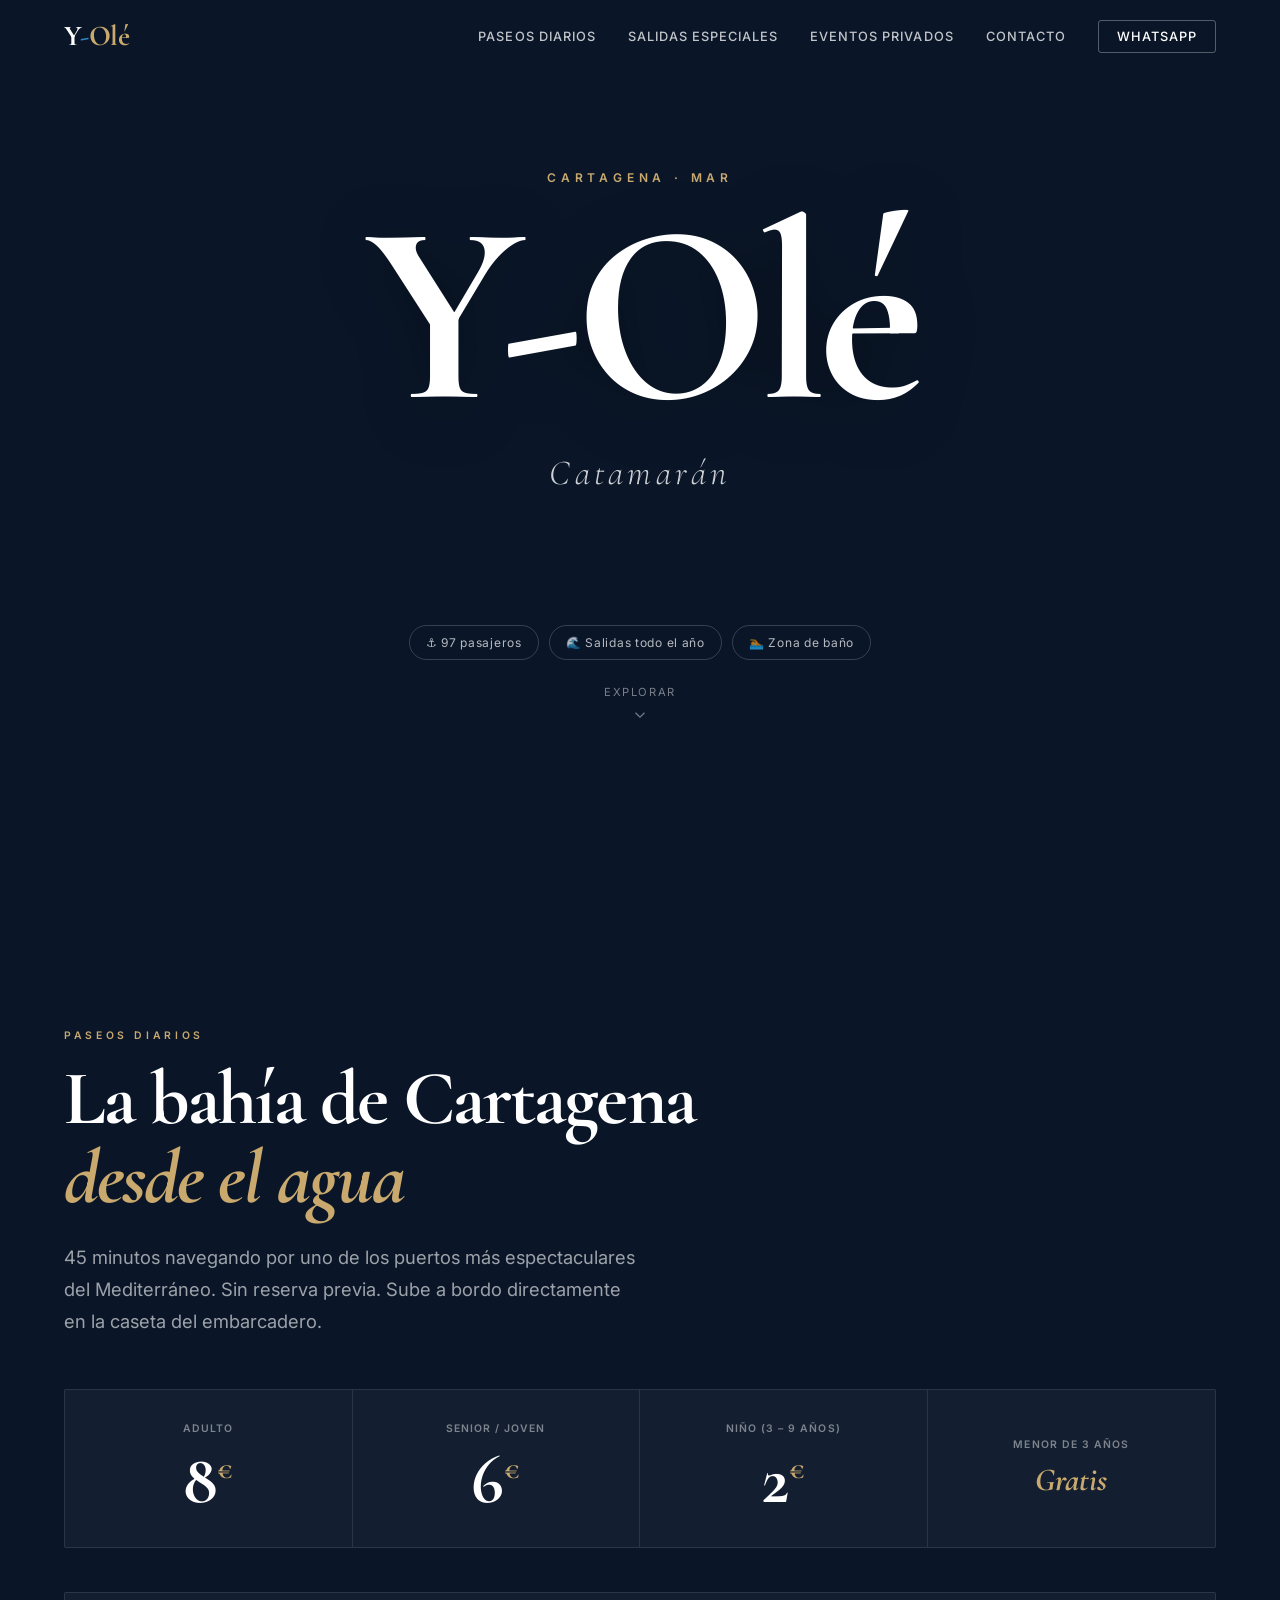
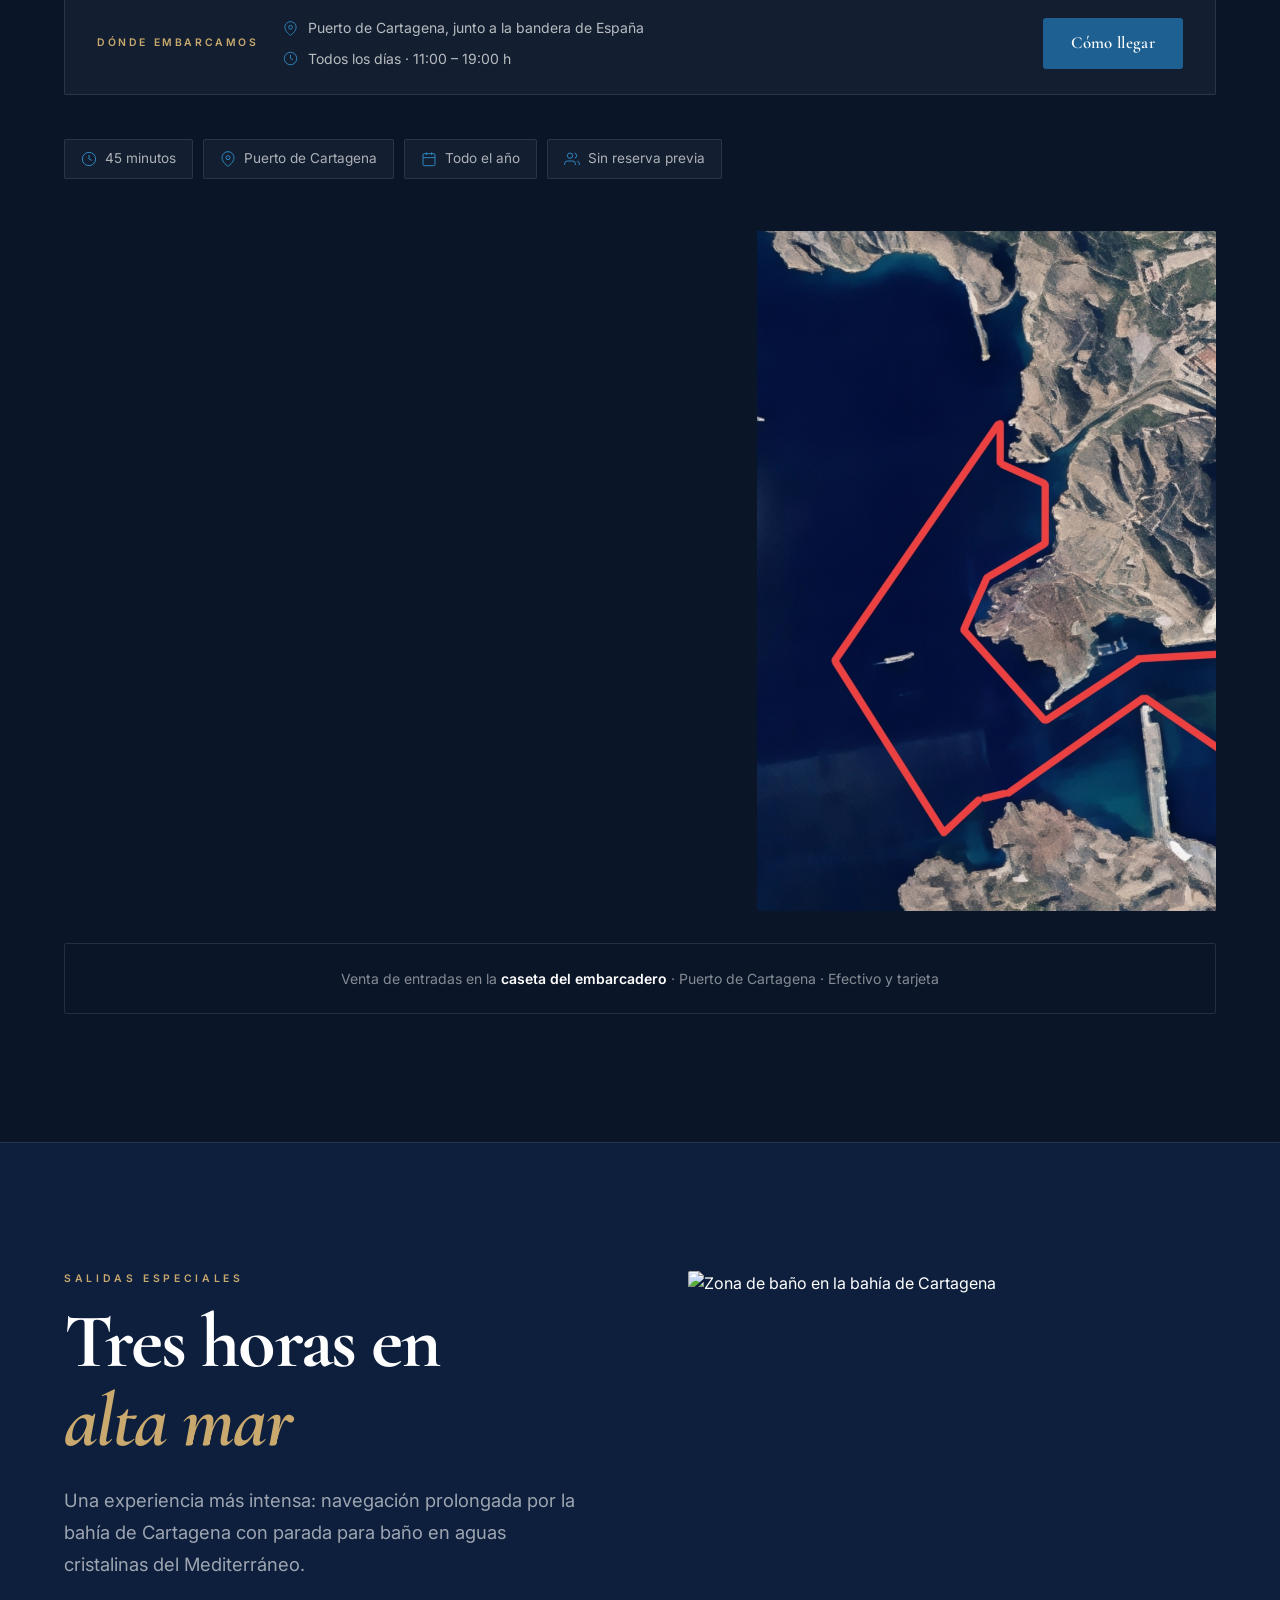
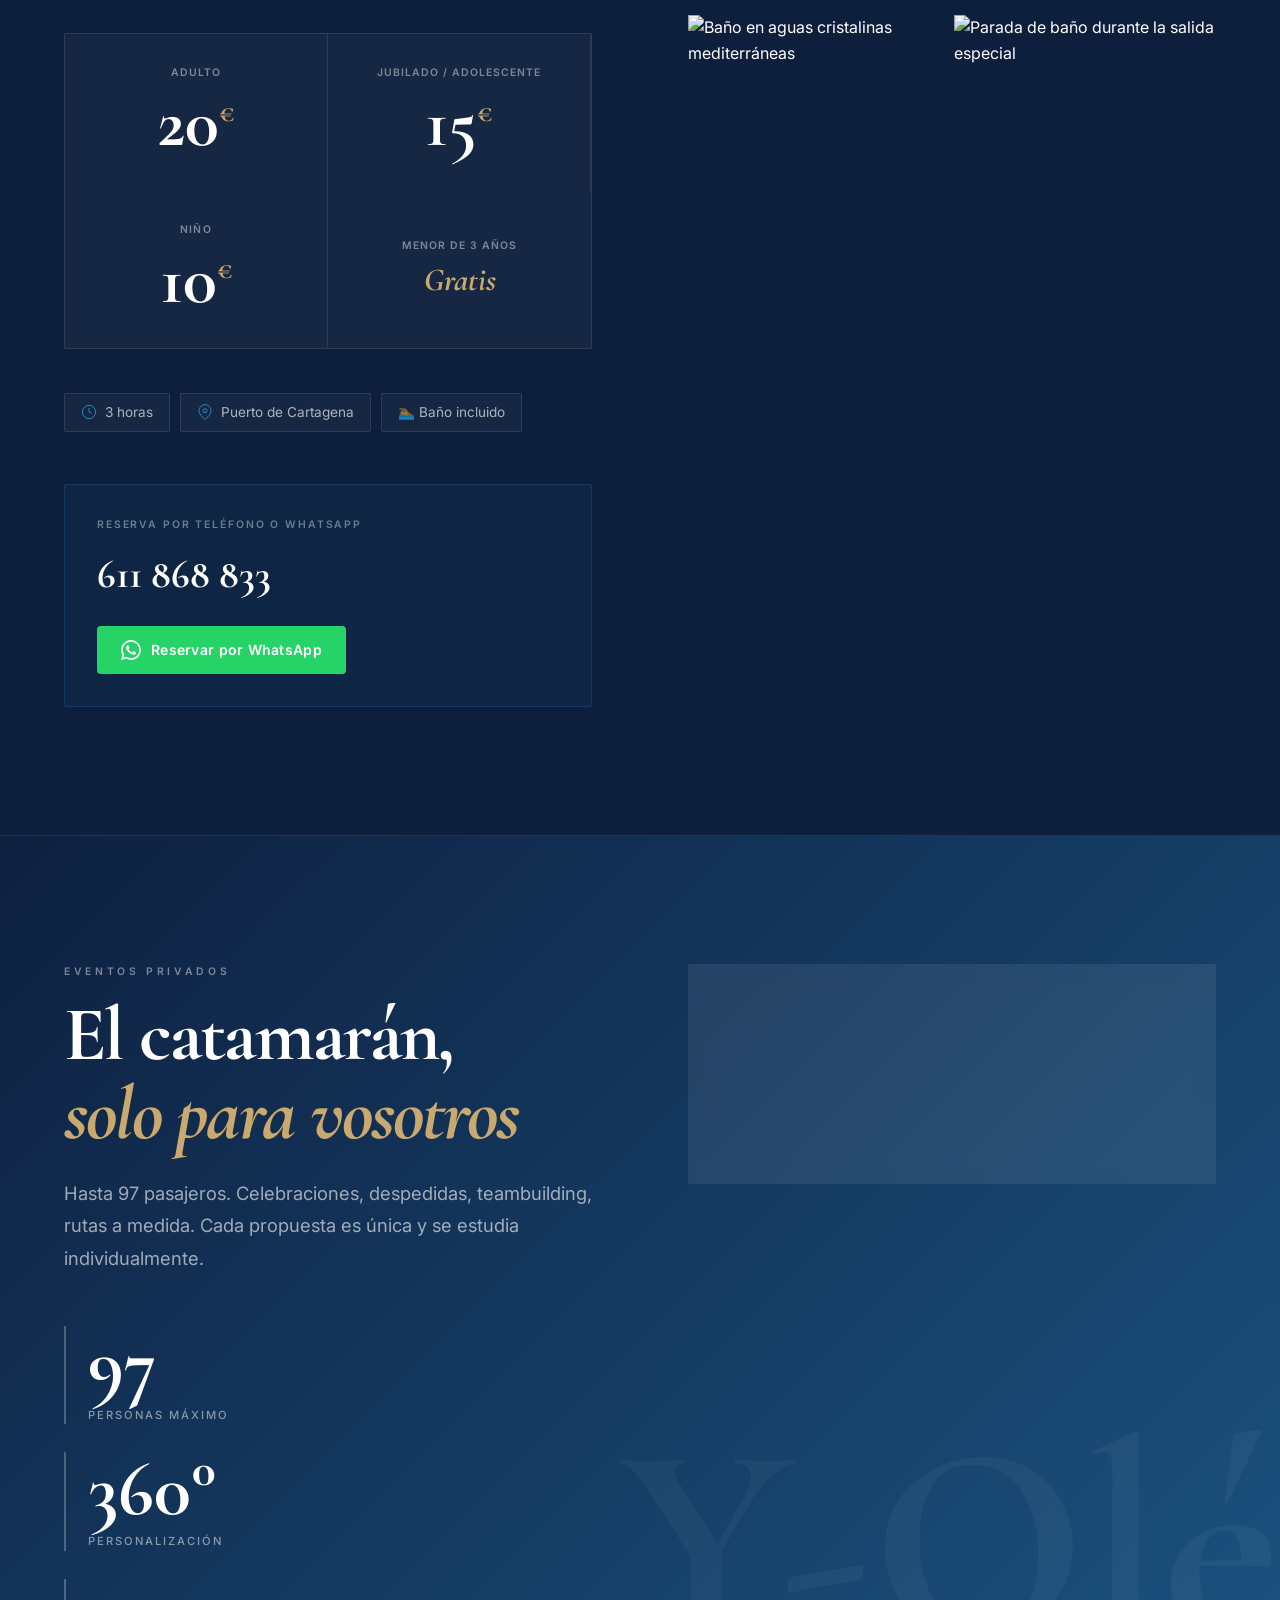
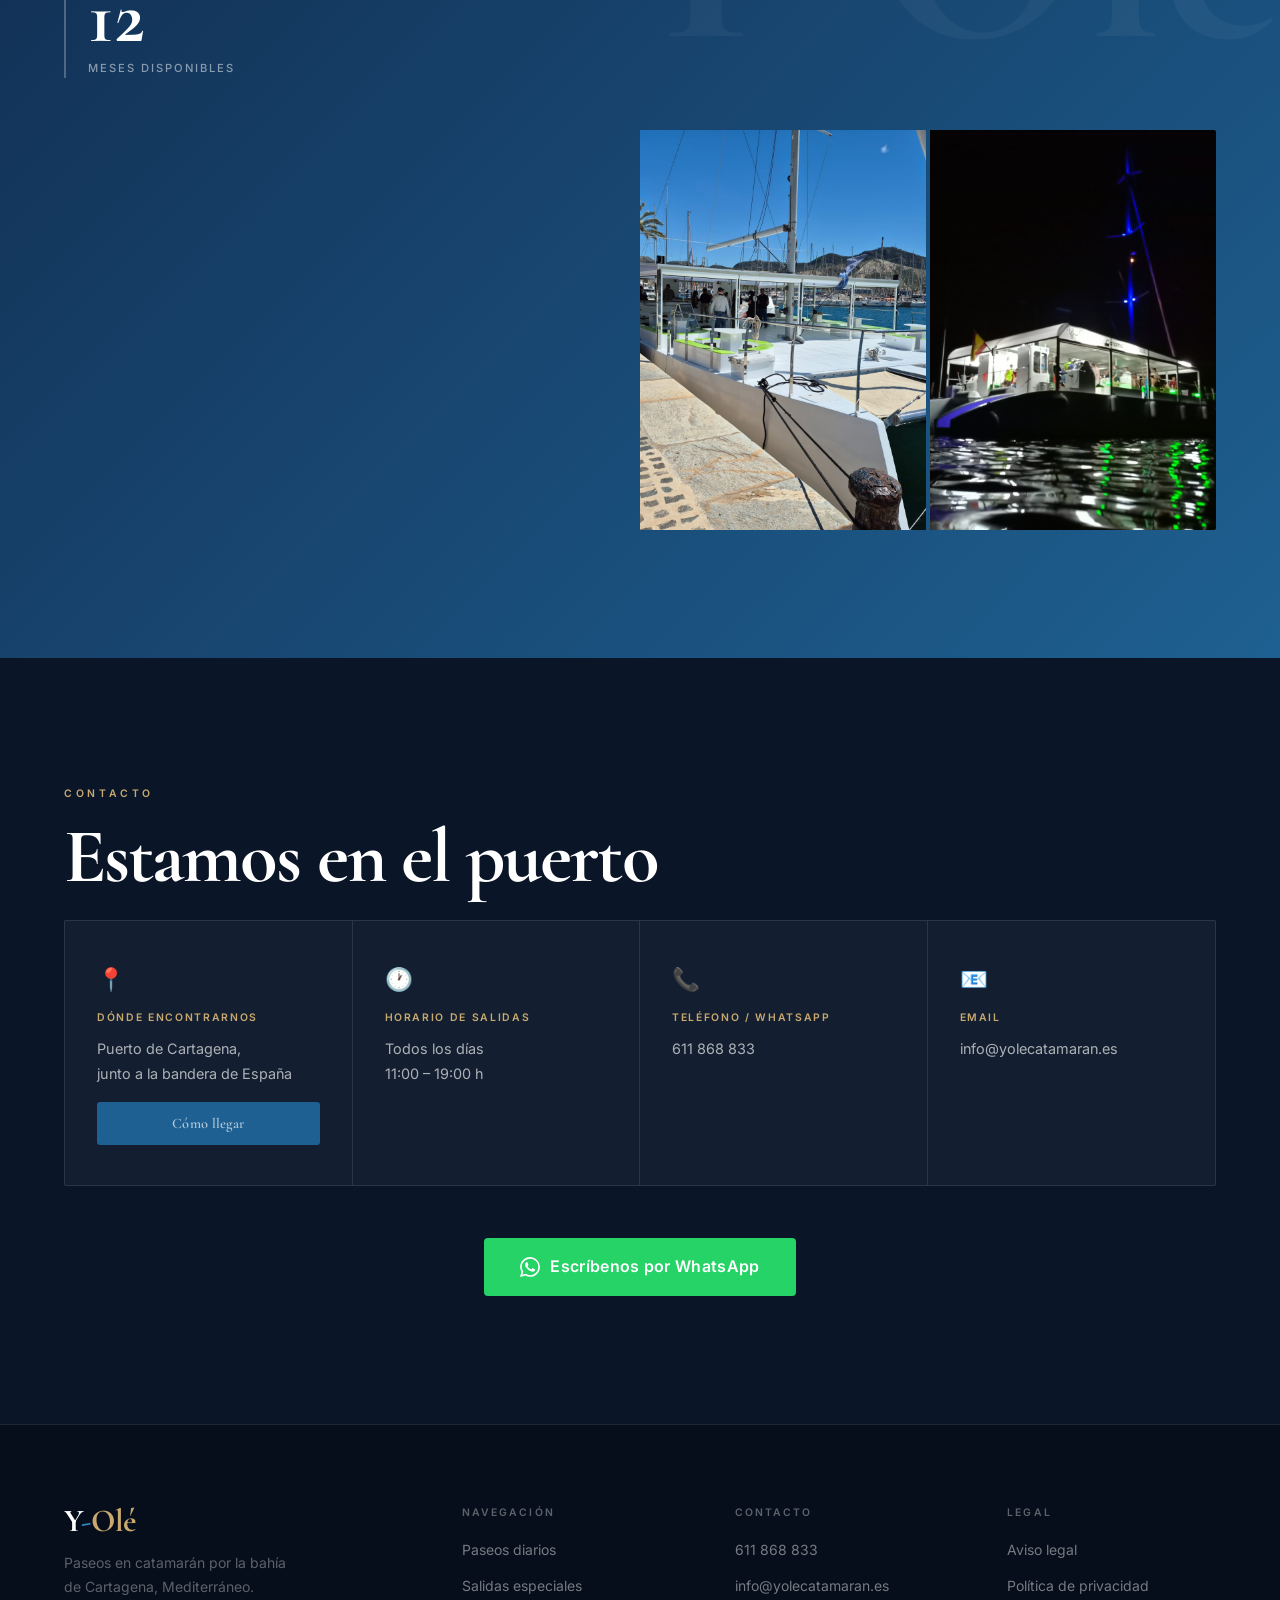
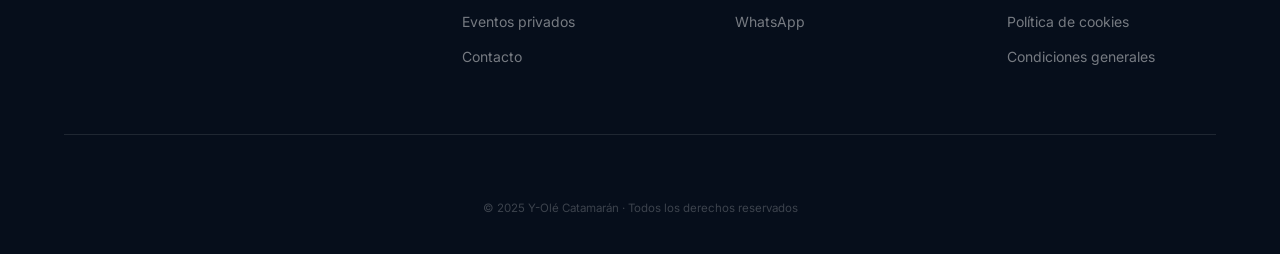
==== commit f65ca9d3: "Añadir bloque embarcadero, páginas legales y correcciones de contenido - Paseos diarios: bloque 'Dón" ====
--- a/index.html
+++ b/index.html
@@ -12,7 +12,7 @@
     <link rel="preconnect" href="https://fonts.googleapis.com">
     <link rel="preconnect" href="https://fonts.gstatic.com" crossorigin>
     <link href="https://fonts.googleapis.com/css2?family=Cormorant+Garamond:ital,wght@0,300;0,400;0,600;0,700;1,400;1,600;1,700&family=Inter:wght@300;400;500;600&display=swap" rel="stylesheet">
-    <link rel="stylesheet" href="style.css">
+    <link rel="stylesheet" href="style.css?v=4">
 </head>
 <body>
 
@@ -99,6 +99,21 @@
                     </div>
                 </div>
 
+                <div class="embarque-block" data-animate data-delay="250">
+                    <div class="embarque-label">Dónde embarcamos</div>
+                    <div class="embarque-info">
+                        <div class="embarque-row">
+                            <svg viewBox="0 0 24 24" fill="none" stroke="currentColor" stroke-width="1.5" aria-hidden="true"><path d="M21 10c0 7-9 13-9 13s-9-6-9-13a9 9 0 0 1 18 0z"/><circle cx="12" cy="10" r="3"/></svg>
+                            <span>Puerto de Cartagena, junto a la bandera de España</span>
+                        </div>
+                        <div class="embarque-row">
+                            <svg viewBox="0 0 24 24" fill="none" stroke="currentColor" stroke-width="1.5" aria-hidden="true"><circle cx="12" cy="12" r="10"/><polyline points="12 6 12 12 16 14"/></svg>
+                            <span>Todos los días · 11:00 – 19:00 h</span>
+                        </div>
+                    </div>
+                    <a href="https://www.google.com/maps?q=37.597422,-0.985176" class="btn-directions" target="_blank" rel="noopener noreferrer">Cómo llegar</a>
+                </div>
+
                 <div class="meta-row" data-animate data-delay="280">
                     <div class="meta-chip">
                         <svg viewBox="0 0 24 24" fill="none" stroke="currentColor" stroke-width="1.5" aria-hidden="true"><circle cx="12" cy="12" r="10"/><polyline points="12 6 12 12 16 14"/></svg>
@@ -270,7 +285,6 @@
                         <a href="mailto:info@yolecatamaran.es" class="priv-email">info@yolecatamaran.es</a>
                         <p class="priv-note">
                             Estudiamos cada propuesta y respondemos por correo en el menor tiempo posible.
-                            No hay formulario: escríbenos directamente.
                         </p>
                     </div>
                 </div>
@@ -301,7 +315,8 @@
                     <div class="contact-card">
                         <div class="cc-icon">📍</div>
                         <h4>Dónde encontrarnos</h4>
-                        <p>Caseta del embarcadero<br>Puerto de Cartagena, Murcia</p>
+                        <p>Puerto de Cartagena,<br>junto a la bandera de España</p>
+                        <a href="https://www.google.com/maps?q=37.597422,-0.985176" class="btn-directions btn-directions--card" target="_blank" rel="noopener noreferrer">Cómo llegar</a>
                     </div>
                     <div class="contact-card">
                         <div class="cc-icon">🕐</div>
@@ -363,10 +378,10 @@
                 <div class="footer-col">
                     <h4>Legal</h4>
                     <ul>
-                        <li><a href="#">Aviso legal</a></li>
-                        <li><a href="#">Política de privacidad</a></li>
-                        <li><a href="#">Política de cookies</a></li>
-                        <li><a href="#">Condiciones generales</a></li>
+                        <li><a href="aviso-legal.html">Aviso legal</a></li>
+                        <li><a href="politica-privacidad.html">Política de privacidad</a></li>
+                        <li><a href="politica-cookies.html">Política de cookies</a></li>
+                        <li><a href="condiciones-generales.html">Condiciones generales</a></li>
                     </ul>
                 </div>
             </div>
--- a/style.css
+++ b/style.css
@@ -29,7 +29,12 @@
 
 /* --- RESET -------------------------------------------- */
 *, *::before, *::after { box-sizing: border-box; margin: 0; padding: 0; }
-html { scroll-behavior: smooth; -webkit-text-size-adjust: 100%; overflow-x: hidden; }
+html {
+    scroll-behavior: smooth;
+    -webkit-text-size-adjust: 100%;
+    overflow-x: hidden;
+    position: relative; /* iOS Safari: evita que fixed+transform amplíen el scroll width */
+}
 body {
     font-family: var(--f-sans);
     background: var(--navy);
@@ -37,6 +42,7 @@
     overflow-x: hidden;
     line-height: 1.6;
     -webkit-font-smoothing: antialiased;
+    max-width: 100%;
 }
 img { display: block; max-width: 100%; height: 100%; object-fit: cover; }
 a { color: inherit; text-decoration: none; }
@@ -187,7 +193,7 @@
 }
 .hero-brand {
     font-family: var(--f-serif);
-    font-size: clamp(4.5rem, 22vw, 18rem);
+    font-size: clamp(3rem, 20vw, 18rem);
     font-weight: 700;
     line-height: 0.82;
     letter-spacing: -0.04em;
@@ -246,7 +252,7 @@
 }
 
 /* --- SECTIONS COMMON ---------------------------------- */
-.section { padding: var(--section-py) 0; }
+.section { padding: var(--section-py) 0; overflow-x: hidden; max-width: 100%; }
 
 .section-label {
     font-size: 0.65rem;
@@ -260,7 +266,7 @@
 
 .section-title {
     font-family: var(--f-serif);
-    font-size: clamp(2.6rem, 6vw, 5.5rem);
+    font-size: clamp(2rem, 6vw, 5.5rem);
     font-weight: 700;
     line-height: 1.03;
     letter-spacing: -0.025em;
@@ -401,6 +407,7 @@
     background: var(--navy-mid);
     border-top: 1px solid var(--border);
     border-bottom: 1px solid var(--border);
+    overflow-x: hidden;
 }
 .especiales-grid {
     display: grid;
@@ -484,6 +491,7 @@
     position: relative;
     background: linear-gradient(135deg, #0e2040 0%, var(--ocean) 100%);
     overflow: hidden;
+    max-width: 100%;
 }
 .privados-bg {
     position: absolute;
@@ -739,6 +747,136 @@
     line-height: 1.7;
     text-align: center;
 }
+
+/* --- EMBARQUE BLOCK ----------------------------------- */
+.embarque-block {
+    display: flex;
+    align-items: center;
+    gap: 24px;
+    padding: 24px 32px;
+    border: 1px solid var(--border);
+    border-radius: 2px;
+    background: var(--border-mid);
+    margin-bottom: 44px;
+    flex-wrap: wrap;
+}
+.embarque-label {
+    font-size: 0.65rem;
+    font-weight: 600;
+    letter-spacing: 0.25em;
+    text-transform: uppercase;
+    color: var(--gold);
+    flex-shrink: 0;
+    white-space: nowrap;
+}
+.embarque-info {
+    display: flex;
+    flex-direction: column;
+    gap: 8px;
+    flex: 1;
+    min-width: 0;
+}
+.embarque-row {
+    display: flex;
+    align-items: center;
+    gap: 10px;
+    font-size: 0.875rem;
+    color: rgba(255,255,255,0.7);
+}
+.embarque-row svg {
+    width: 15px;
+    height: 15px;
+    color: var(--ocean-light);
+    flex-shrink: 0;
+}
+
+/* --- DIRECTIONS BUTTON -------------------------------- */
+.btn-directions {
+    display: inline-flex;
+    align-items: center;
+    justify-content: center;
+    padding: 12px 28px;
+    background: var(--ocean);
+    color: var(--white);
+    font-family: var(--f-serif);
+    font-size: 1.05rem;
+    font-weight: 600;
+    border-radius: 3px;
+    letter-spacing: 0.02em;
+    transition: background 0.25s, transform 0.2s;
+    white-space: nowrap;
+    flex-shrink: 0;
+}
+.btn-directions:hover {
+    background: var(--ocean-mid);
+    transform: translateY(-2px);
+}
+.btn-directions--card {
+    display: block;
+    margin-top: 16px;
+    font-size: 0.9rem;
+    padding: 10px 20px;
+    text-align: center;
+    white-space: normal;
+}
+
+/* --- LEGAL PAGES -------------------------------------- */
+.legal-section {
+    padding: calc(var(--nav-h) + 64px) 0 var(--section-py);
+    min-height: calc(100vh - 360px);
+}
+.legal-content {
+    max-width: 760px;
+}
+.legal-content h1 {
+    font-family: var(--f-serif);
+    font-size: clamp(2rem, 5vw, 4rem);
+    font-weight: 700;
+    color: var(--white);
+    margin-bottom: 56px;
+    letter-spacing: -0.025em;
+    line-height: 1.05;
+}
+.legal-content h2 {
+    font-family: var(--f-serif);
+    font-size: clamp(1.15rem, 2vw, 1.5rem);
+    font-weight: 600;
+    color: var(--gold);
+    margin-top: 44px;
+    margin-bottom: 14px;
+    letter-spacing: -0.01em;
+}
+.legal-content p {
+    font-size: 0.9rem;
+    color: rgba(255,255,255,0.6);
+    line-height: 1.9;
+    margin-bottom: 16px;
+}
+.legal-content ul {
+    list-style: none;
+    padding: 0;
+    margin-bottom: 16px;
+}
+.legal-content ul li {
+    font-size: 0.9rem;
+    color: rgba(255,255,255,0.6);
+    line-height: 1.9;
+    padding-left: 20px;
+    position: relative;
+    margin-bottom: 6px;
+}
+.legal-content ul li::before {
+    content: '—';
+    position: absolute;
+    left: 0;
+    color: var(--ocean-light);
+}
+.legal-content a {
+    color: var(--ocean-light);
+    text-decoration: underline;
+    text-underline-offset: 3px;
+}
+.legal-content a:hover { color: var(--white); }
 
 /* --- SCROLL TOP --------------------------------------- */
 .scroll-top {
@@ -814,11 +952,17 @@
         justify-content: center;
         align-items: center;
         gap: 28px;
-        transform: translateX(100%);
-        transition: transform 0.45s var(--ease);
+        opacity: 0;
+        visibility: hidden;
+        pointer-events: none;
+        transition: opacity 0.35s var(--ease), visibility 0.35s;
         z-index: 90;
     }
-    .nav-menu.open { transform: none; }
+    .nav-menu.open {
+        opacity: 1;
+        visibility: visible;
+        pointer-events: auto;
+    }
     .nav-link { font-size: 1.1rem; letter-spacing: 0.1em; }
     .nav-cta { padding: 12px 28px; }
 
@@ -830,11 +974,13 @@
     .gallery-grid { grid-template-columns: 1fr 1fr; grid-auto-rows: 180px; }
 
     .privados-media { grid-template-columns: 1fr 1fr; }
-    .privados-media-item:first-child { grid-column: span 2; }
+    .privados-media-item:first-child { grid-column: span 2; order: 3; }
+    .privados-media-item:nth-child(2) { order: 1; }
+    .privados-media-item:nth-child(3) { order: 2; }
 
     .paseos-media { grid-template-columns: 1fr; height: auto; }
-    .paseos-media-video { height: 260px; }
-    .paseos-media-img   { height: 380px; }
+    .paseos-media-video { height: 260px; order: 2; }
+    .paseos-media-img   { height: 380px; order: 1; }
 
     .ps-row { height: 160px; }
     .ps-main { height: 260px; }
@@ -848,6 +994,15 @@
         padding: 0 0 12px 0;
         flex: 1 1 120px;
     }
+
+    .embarque-block {
+        flex-direction: column;
+        align-items: stretch;
+        padding: 20px;
+        gap: 14px;
+    }
+    .embarque-info { flex: none; }
+    .btn-directions { width: 100%; }
 }
 
 @media (max-width: 520px) {
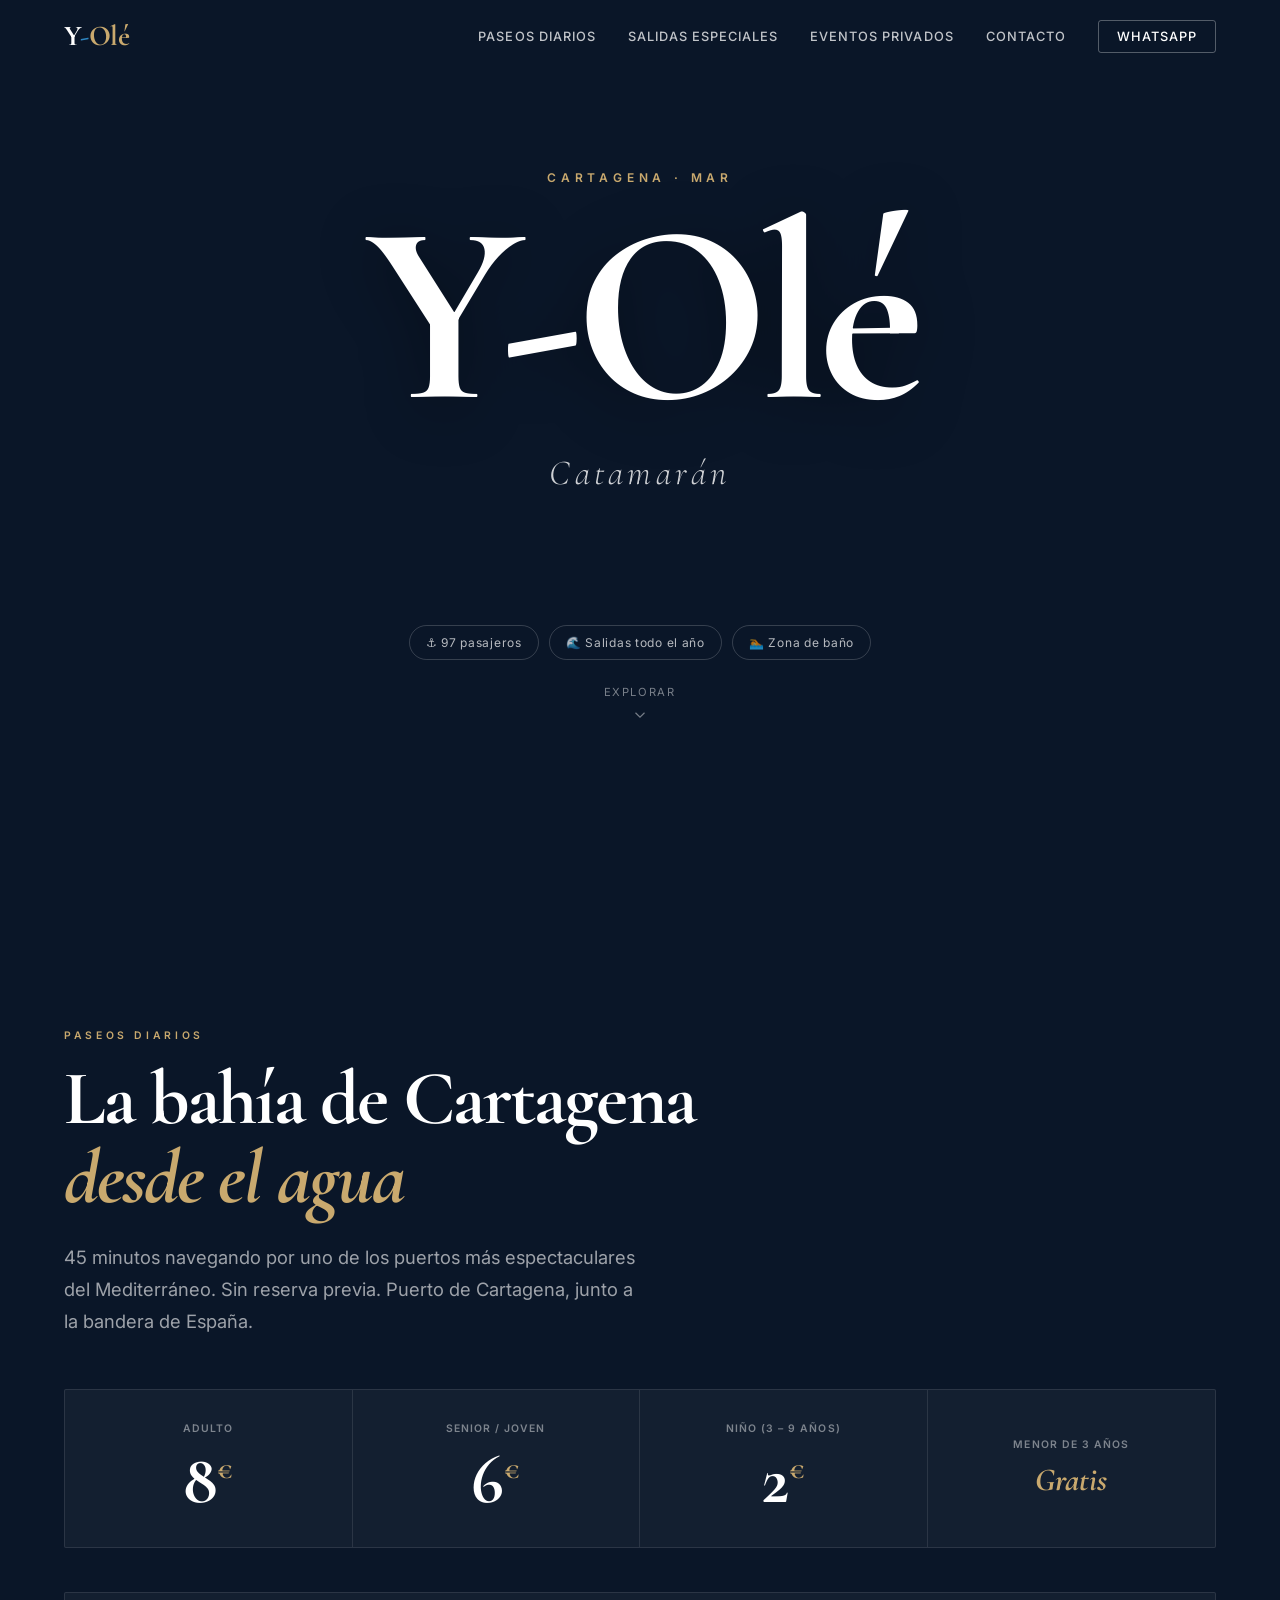
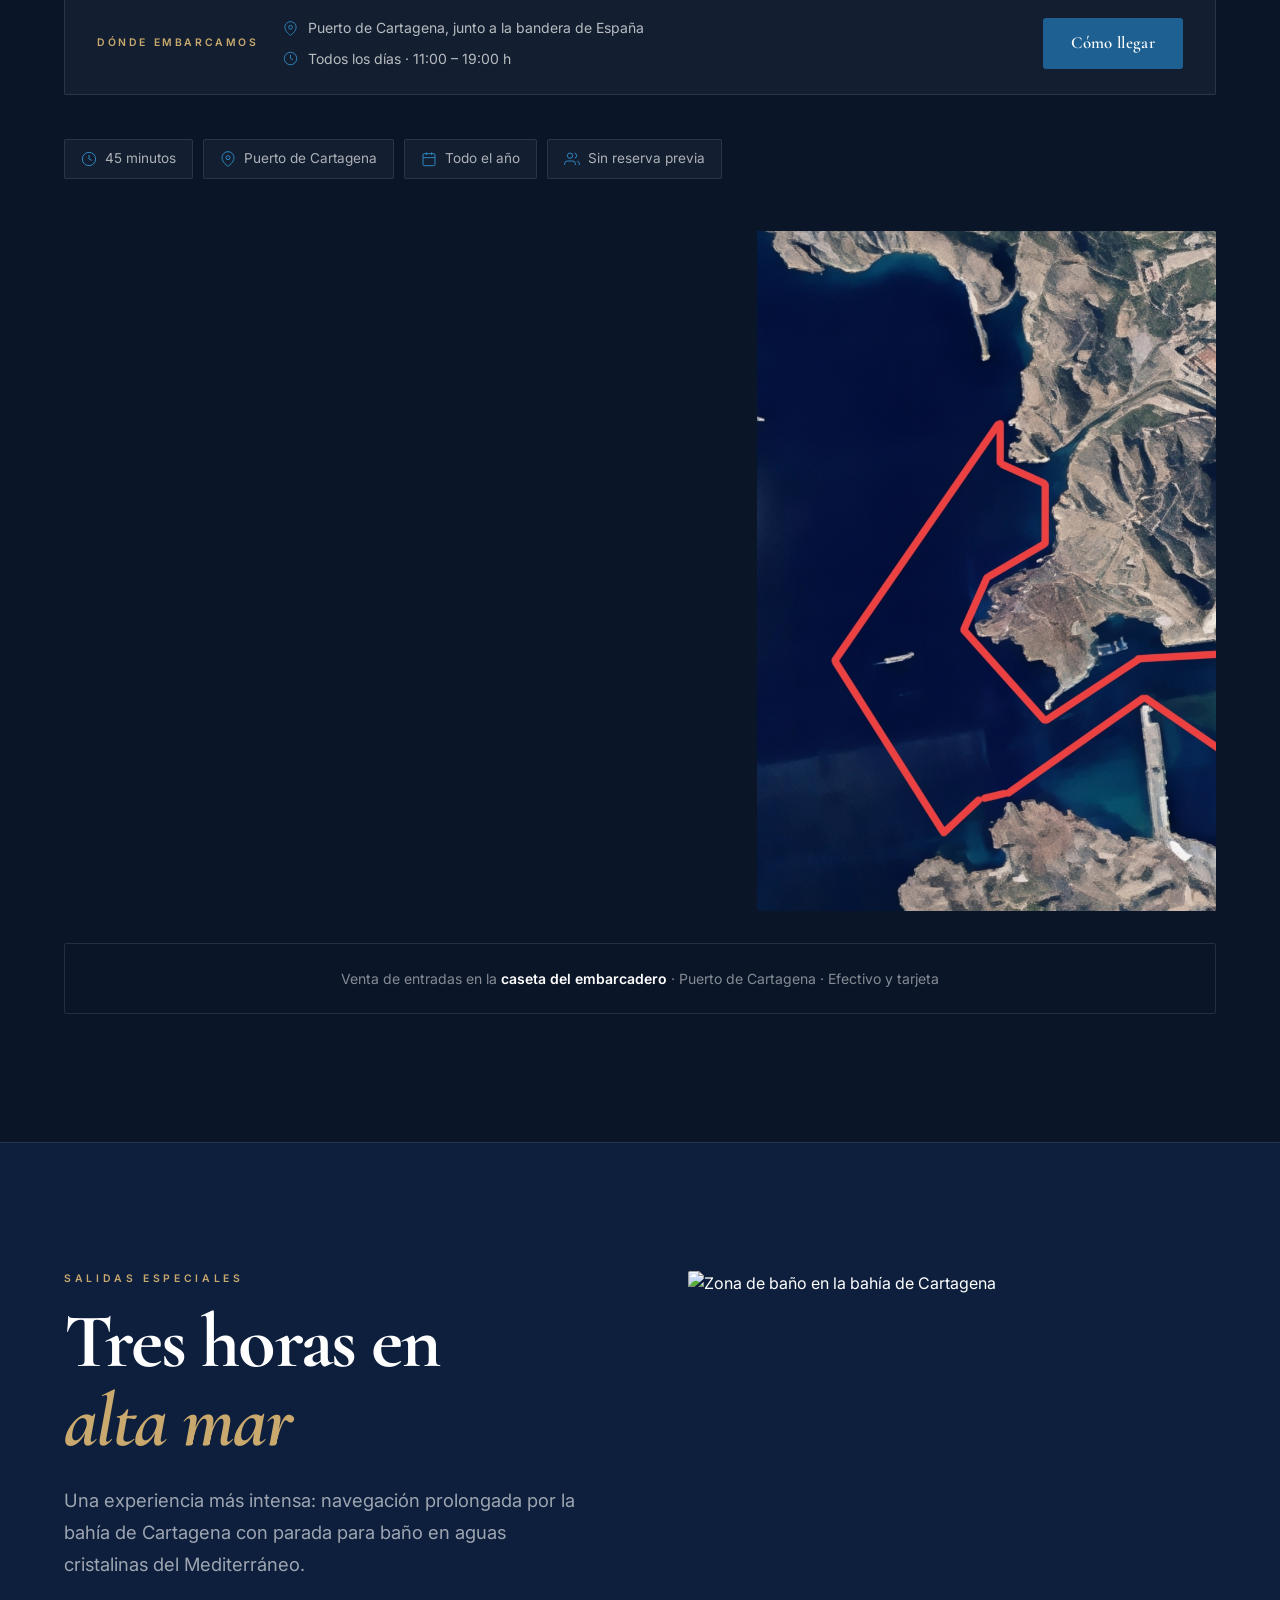
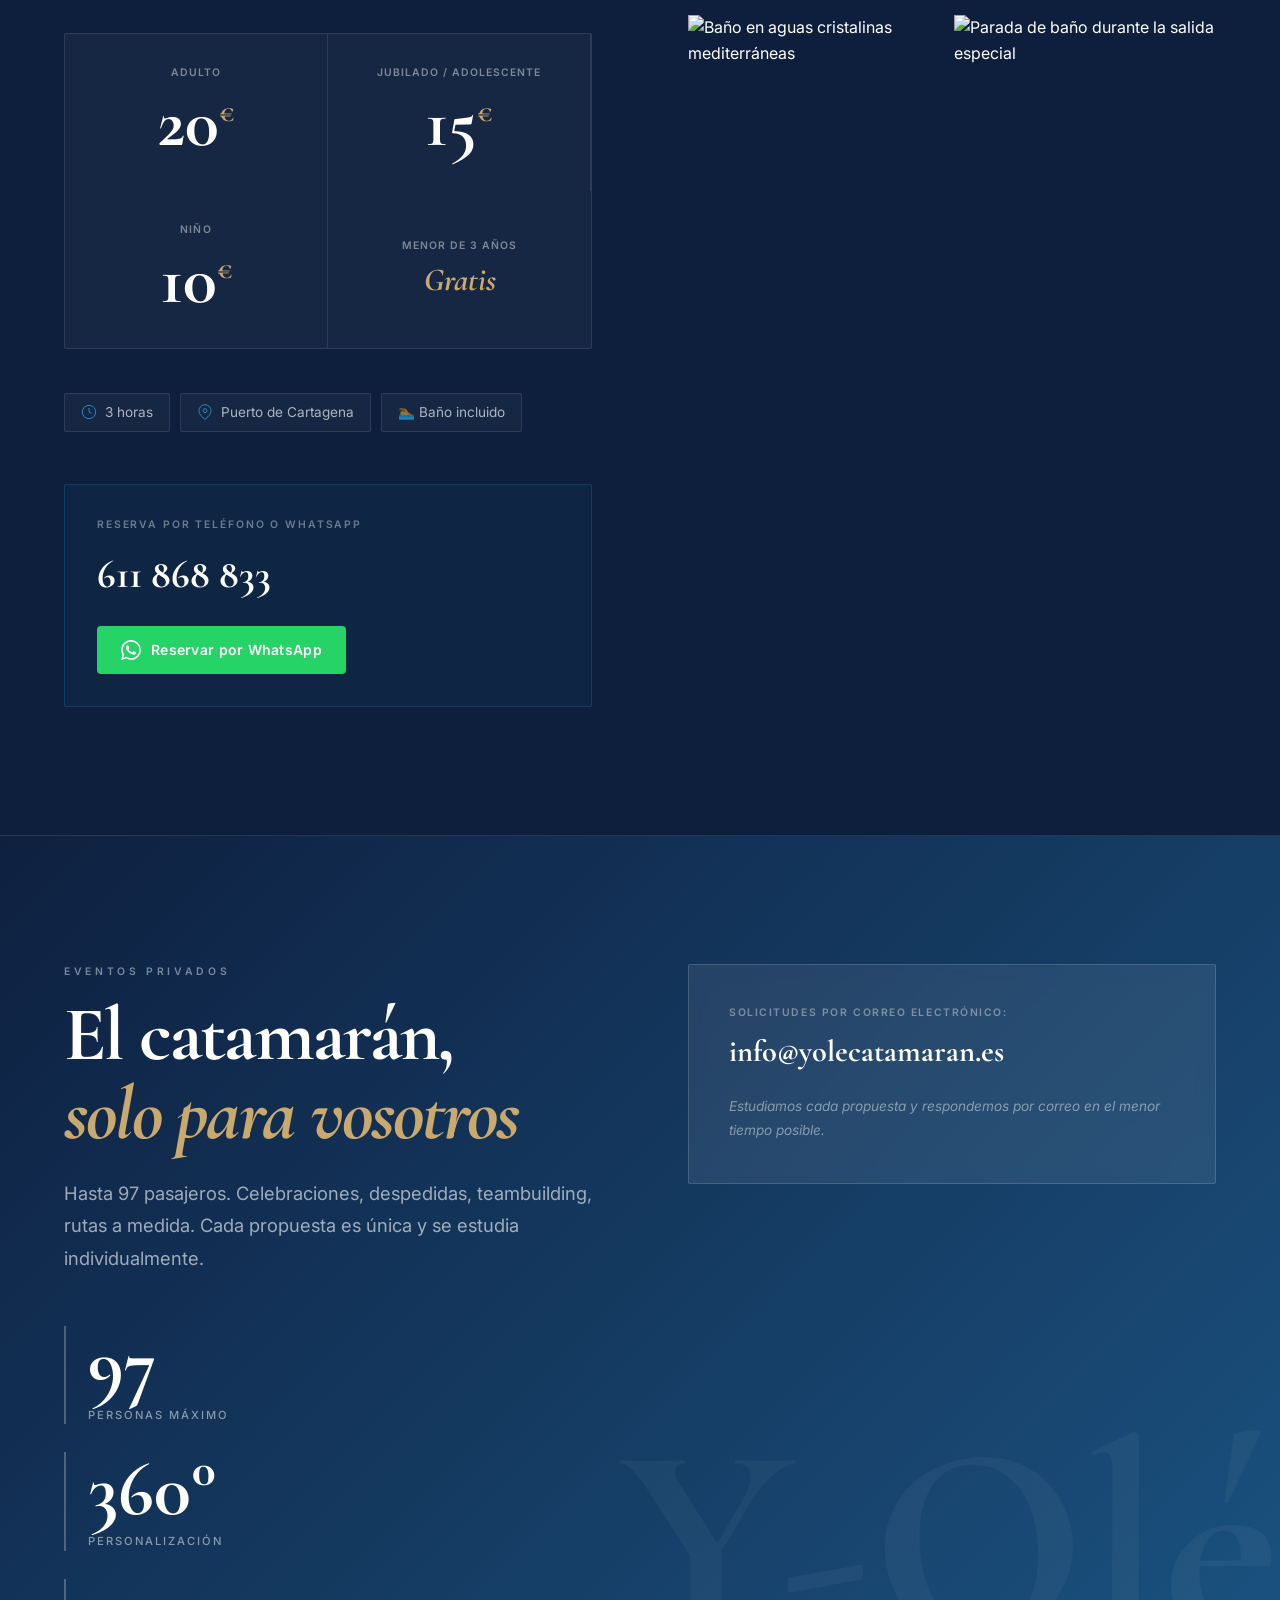
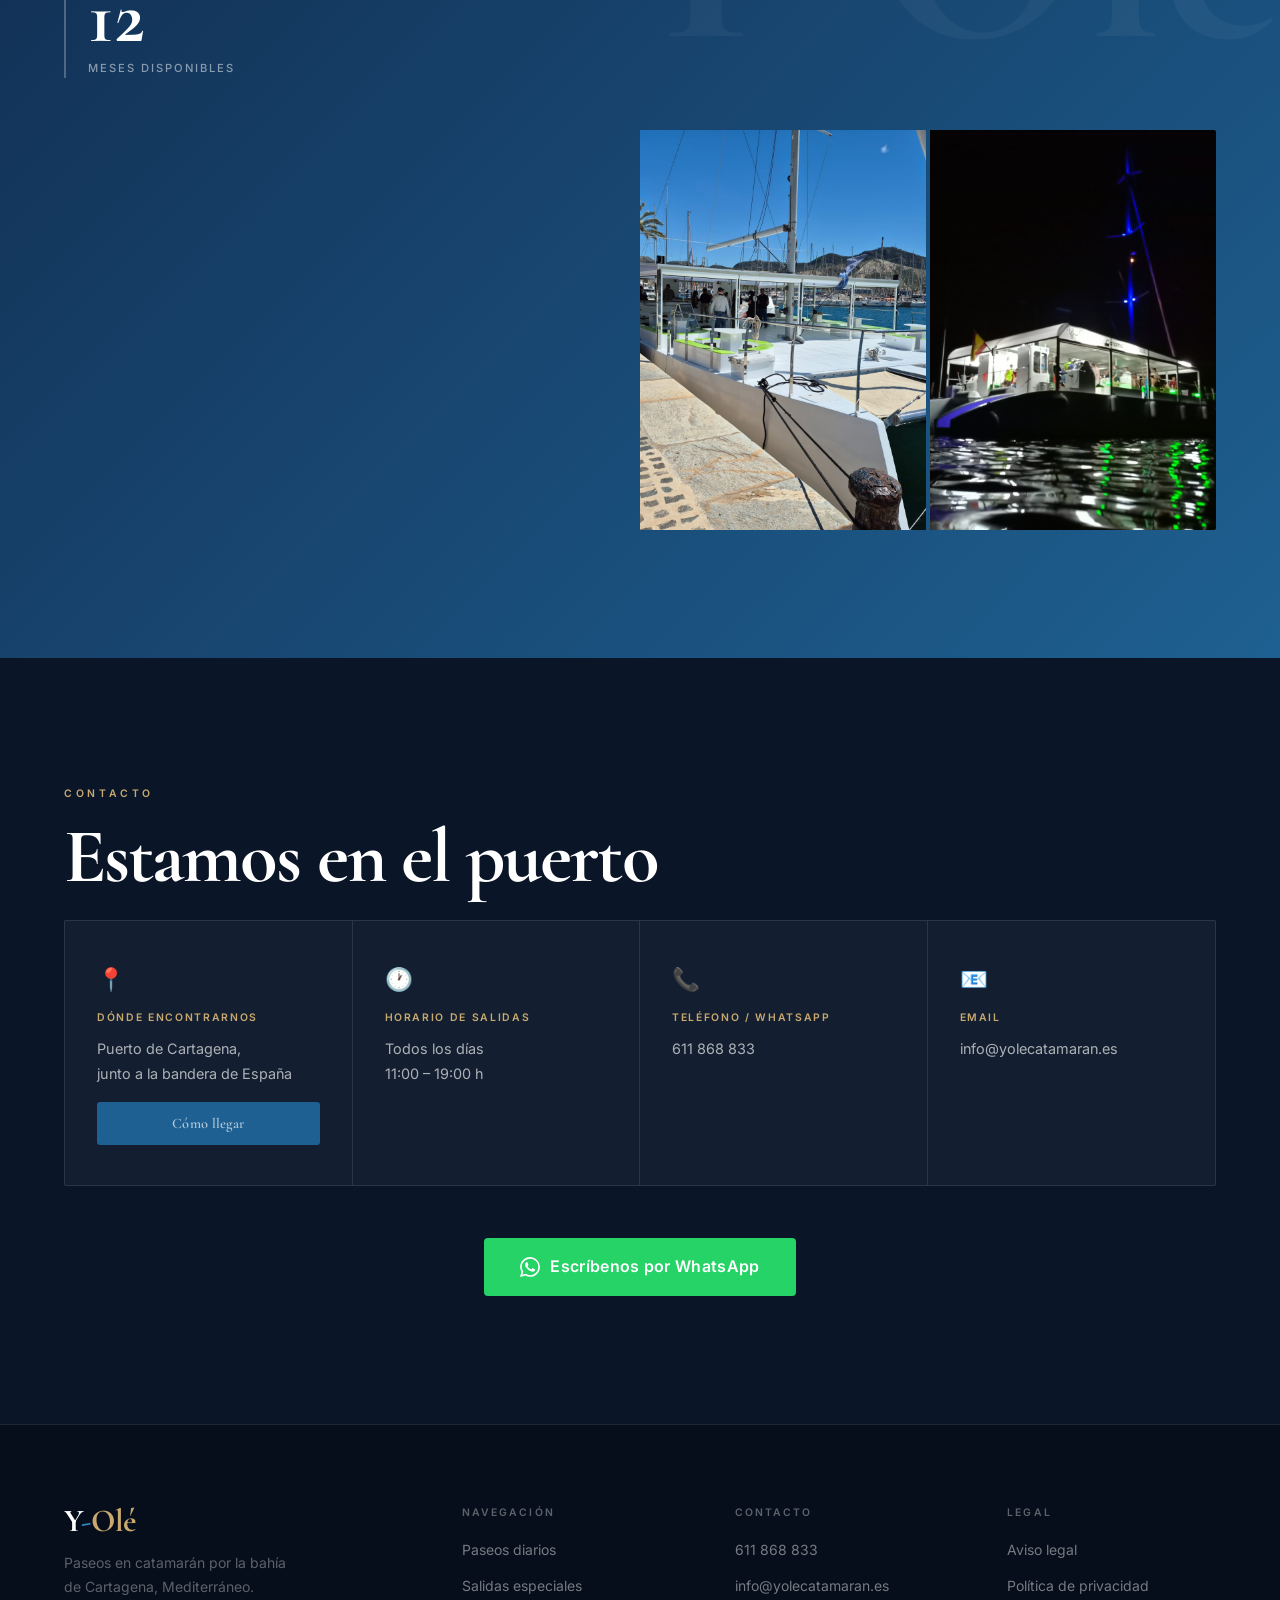
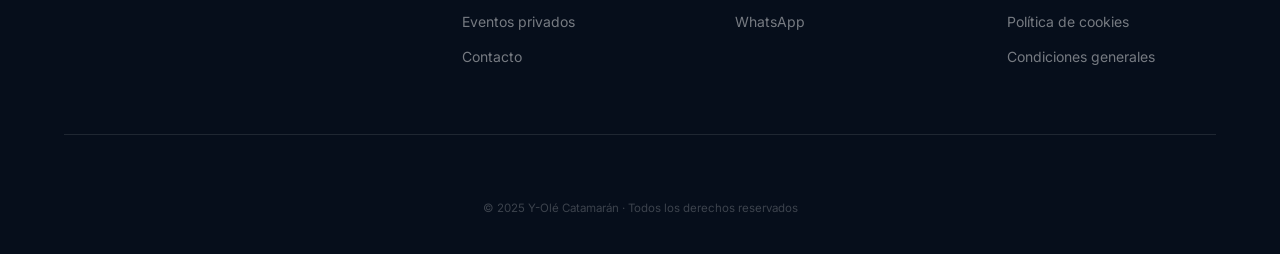
==== commit 9fbd438e: "Ajustes de contenido: cancelaciones y texto paseos - Condiciones generales: eliminar puntos de cance" ====
--- a/index.html
+++ b/index.html
@@ -77,7 +77,7 @@
                 </h2>
                 <p class="section-lead" data-animate data-delay="160">
                     45 minutos navegando por uno de los puertos más espectaculares del Mediterráneo.
-                    Sin reserva previa. Sube a bordo directamente en la caseta del embarcadero.
+                    Sin reserva previa. Puerto de Cartagena, junto a la bandera de España.
                 </p>
 
                 <div class="prices-band" data-animate data-delay="220">
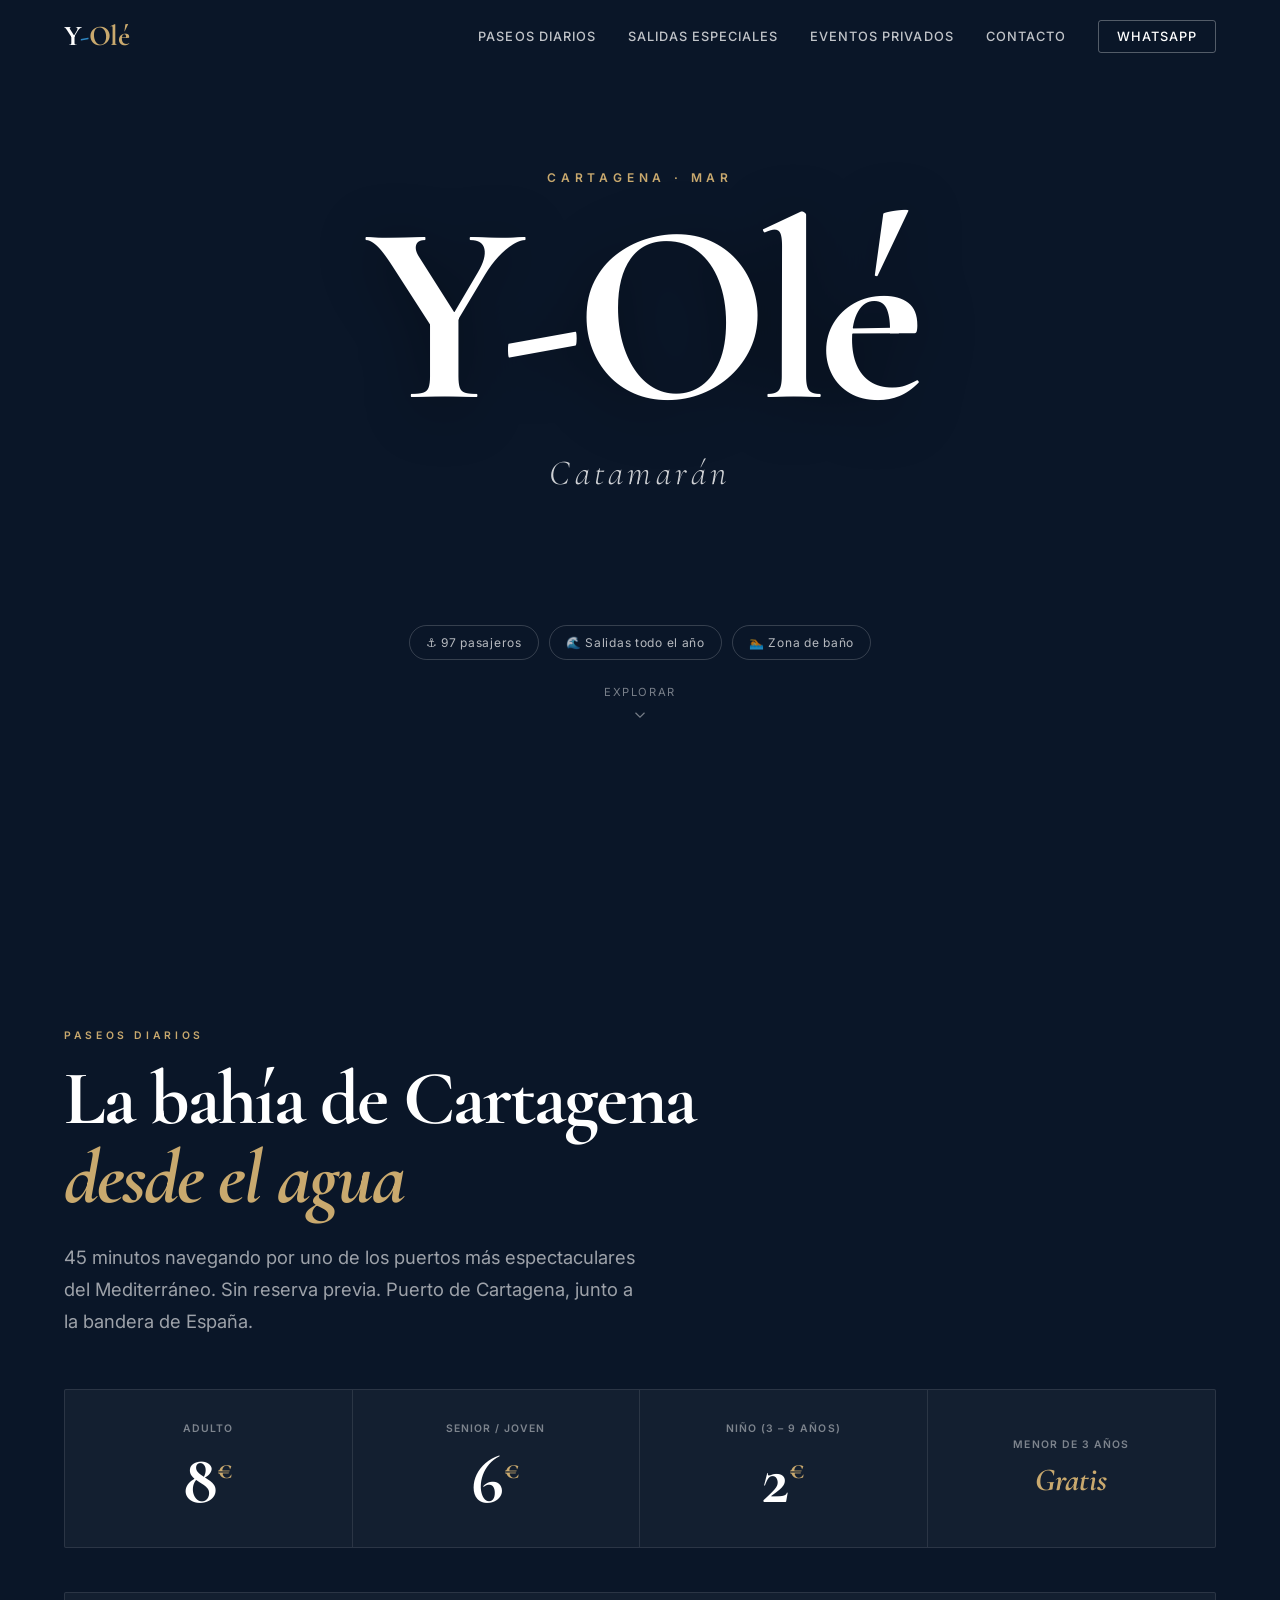
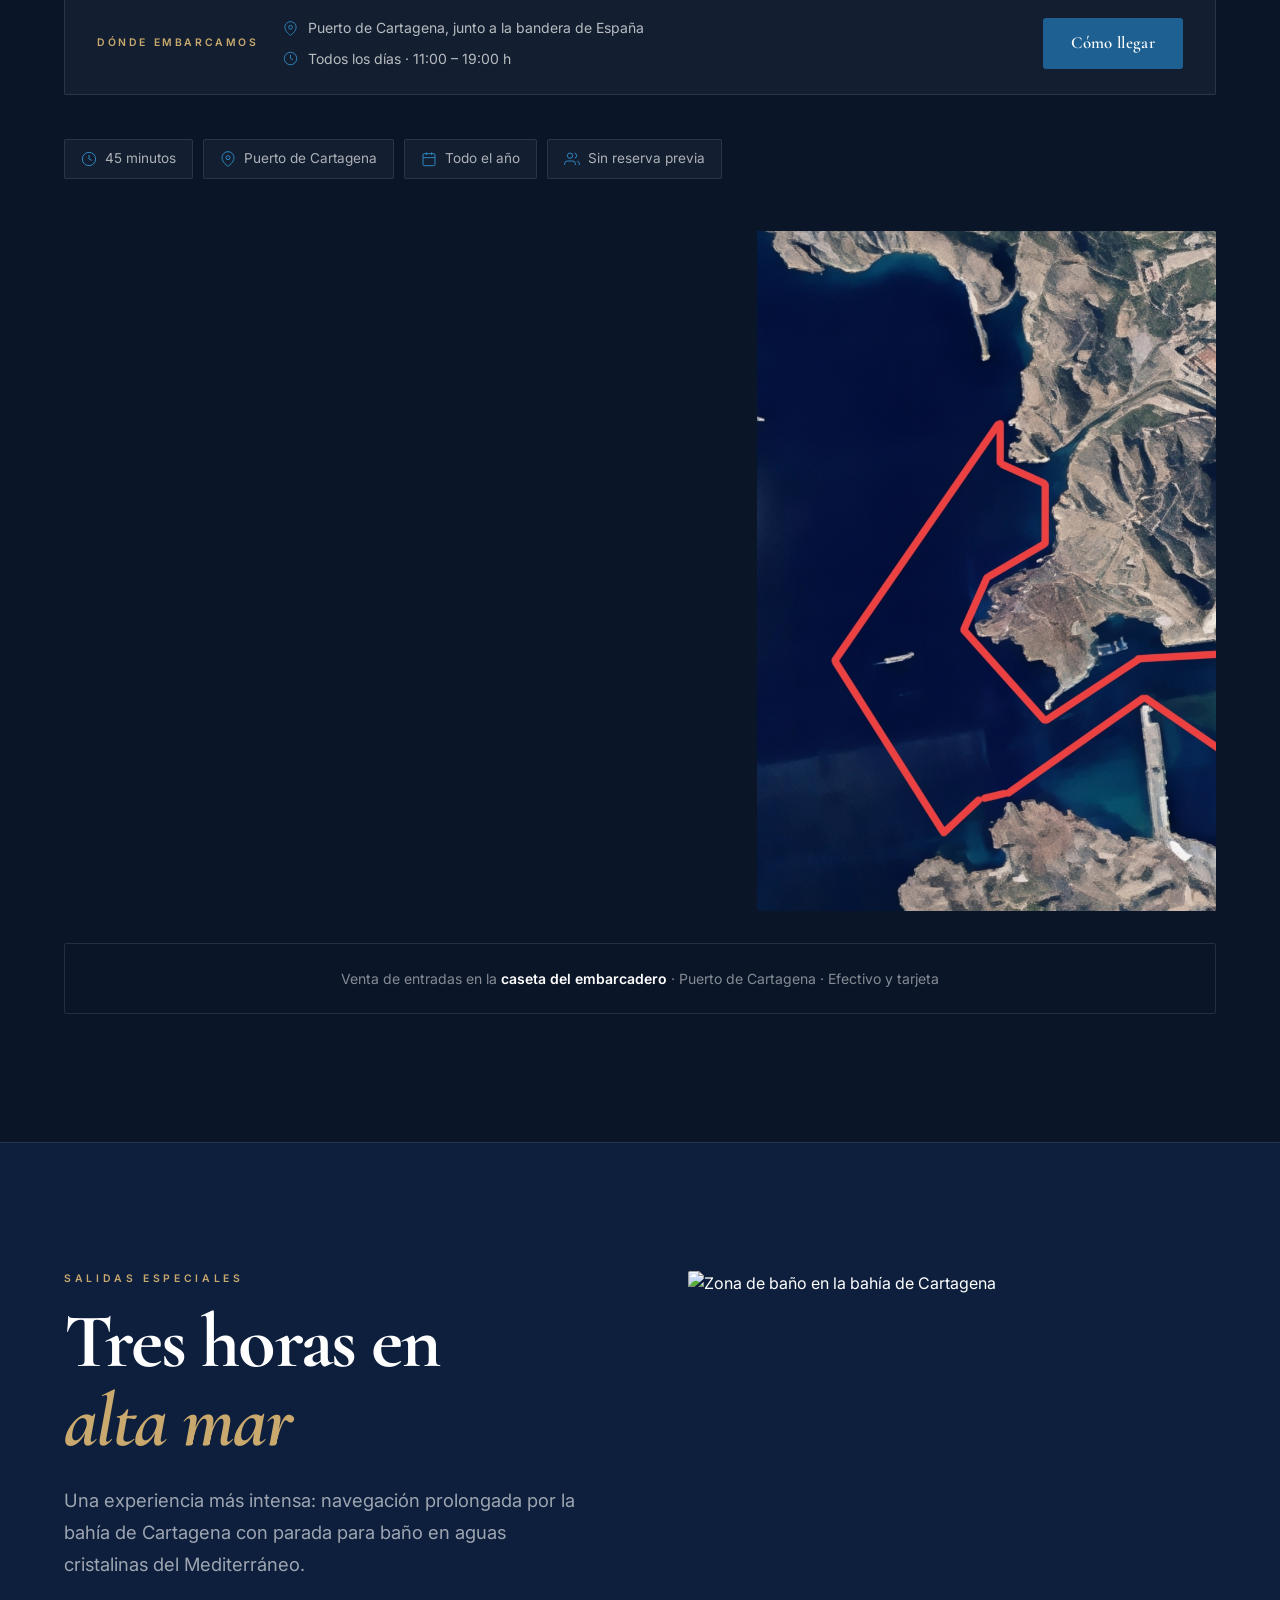
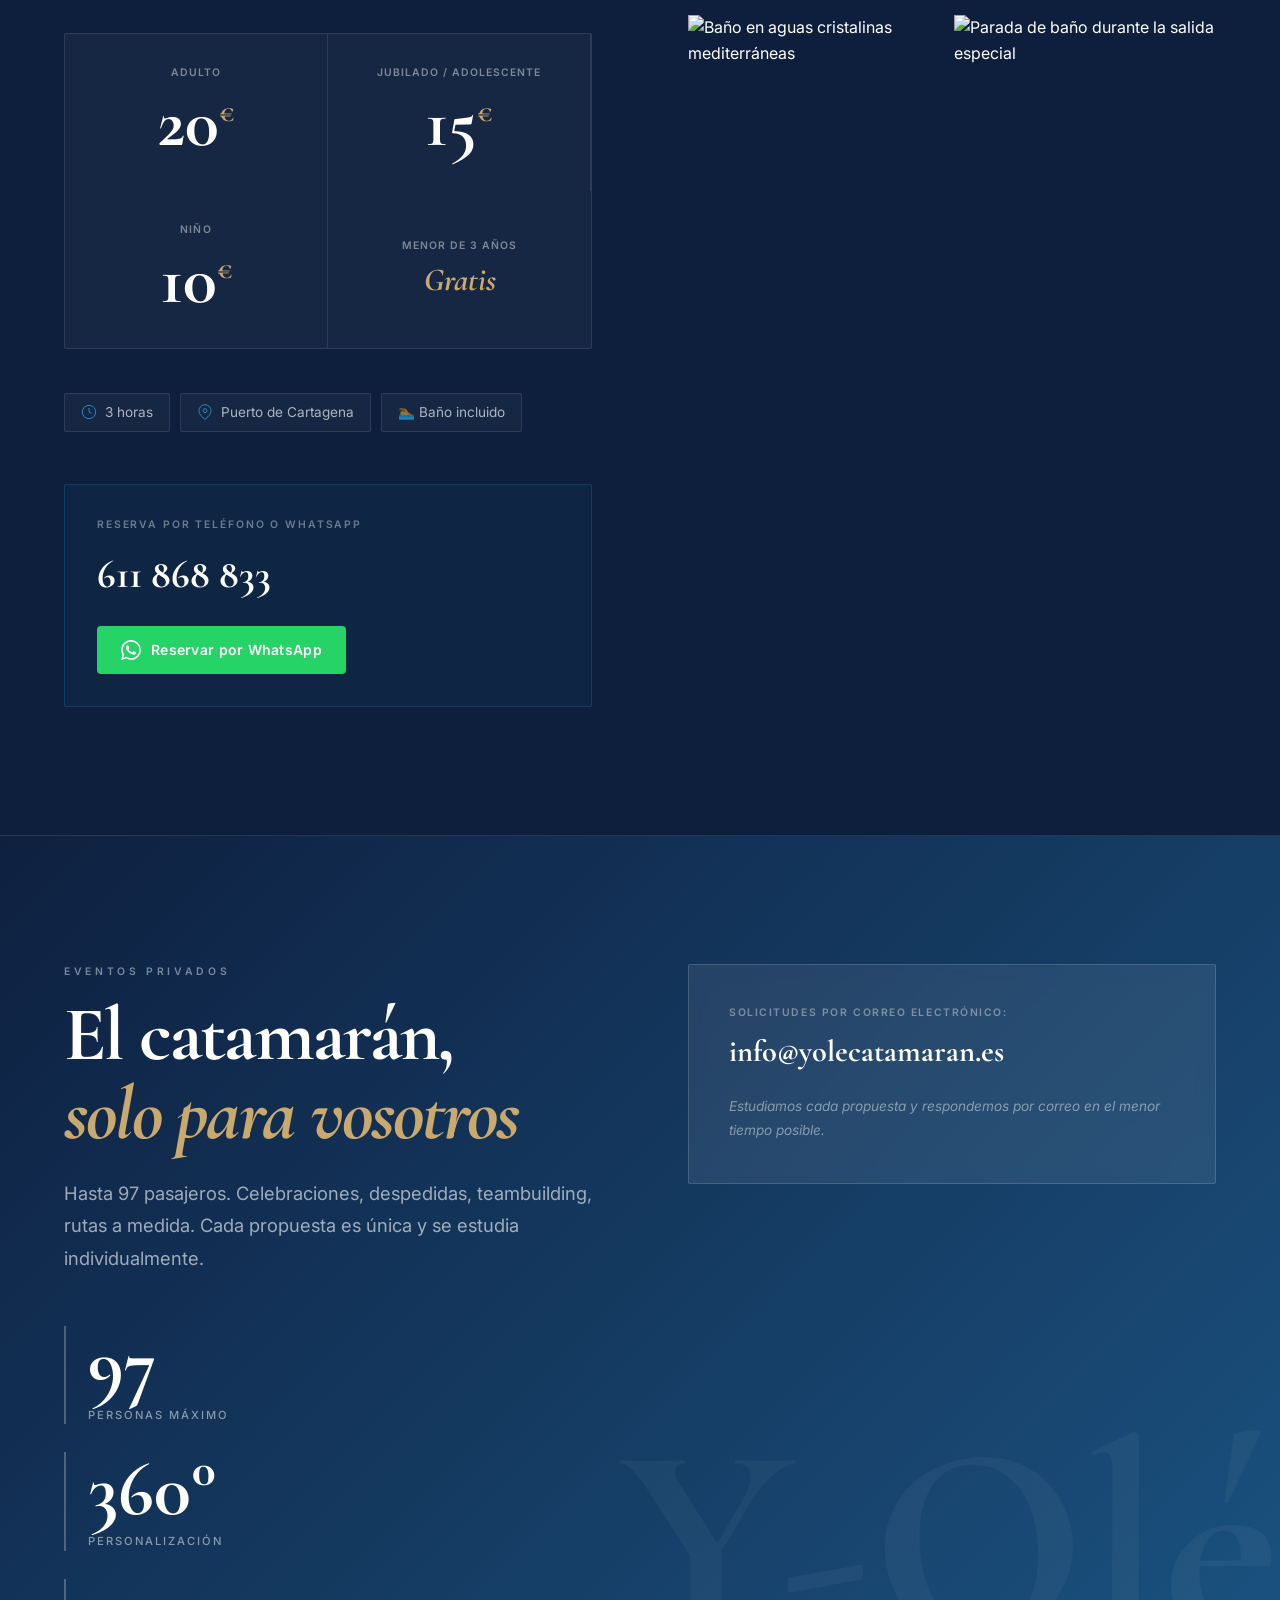
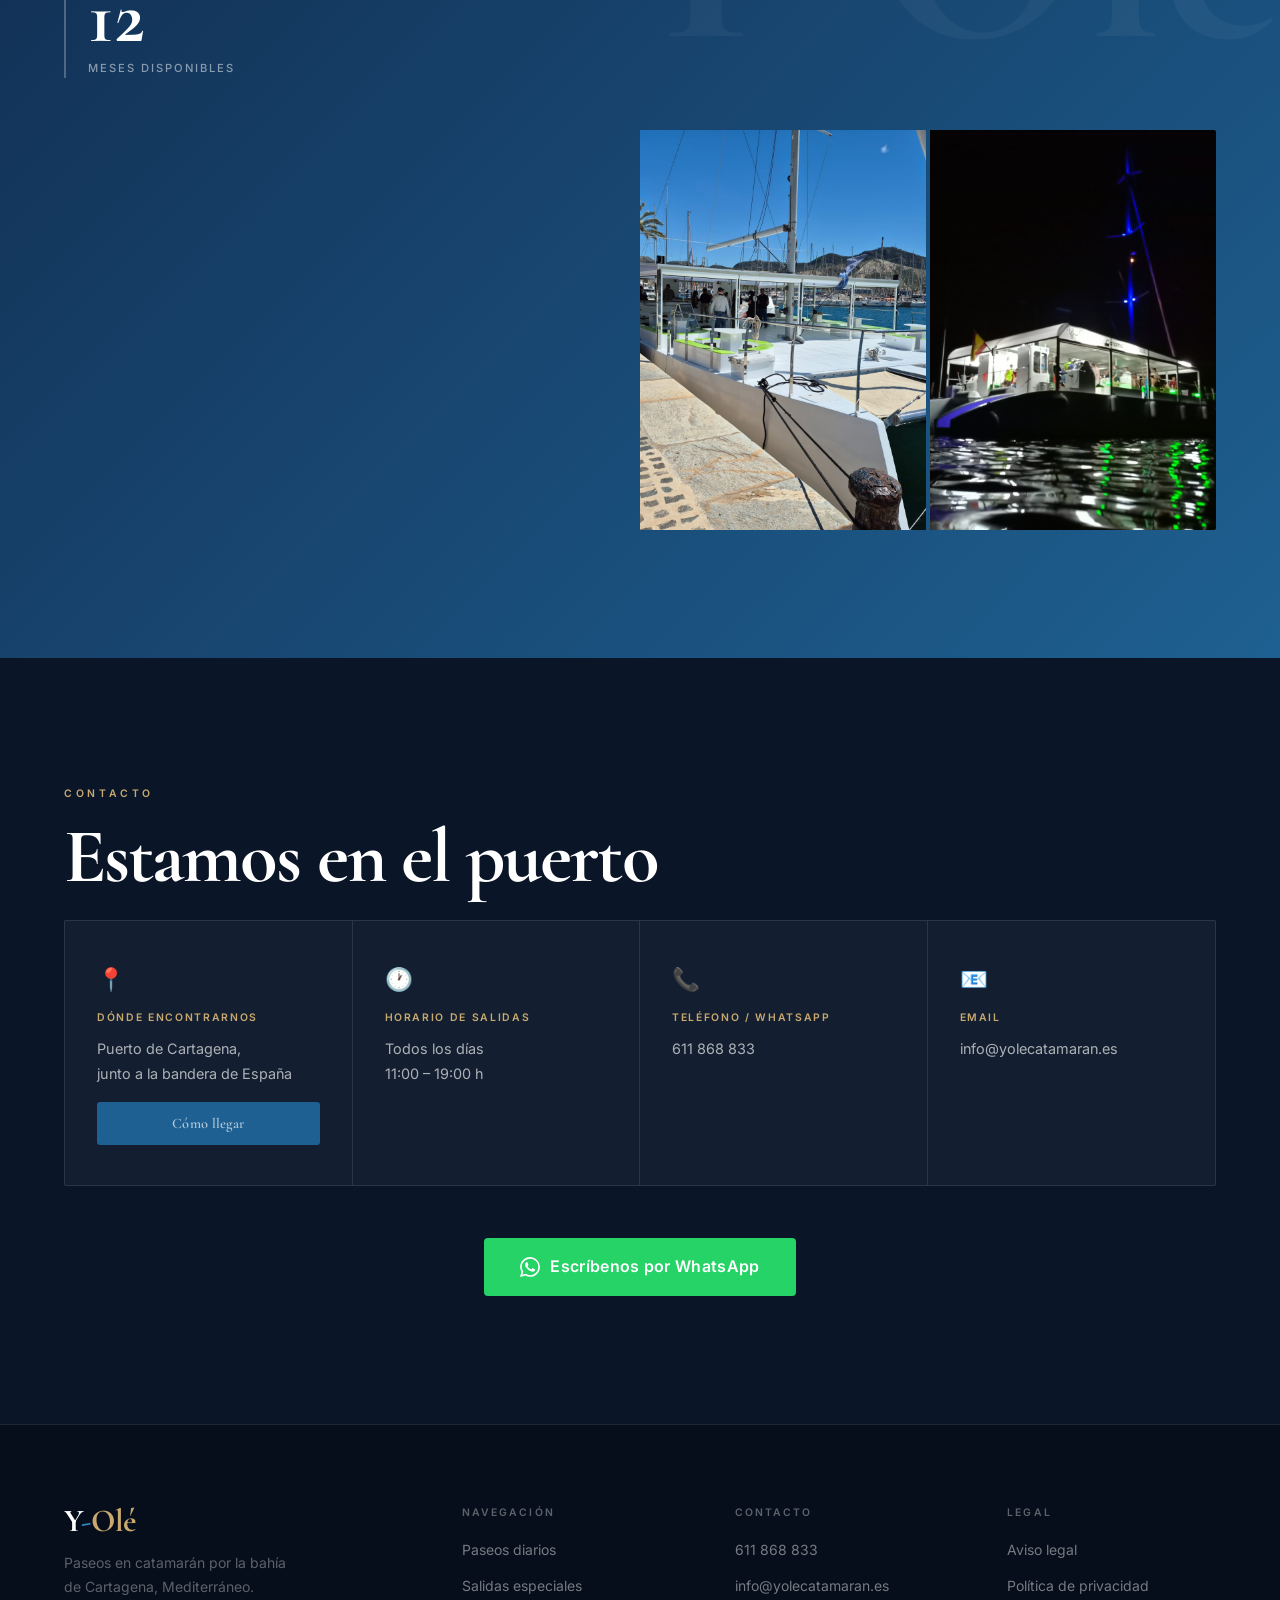
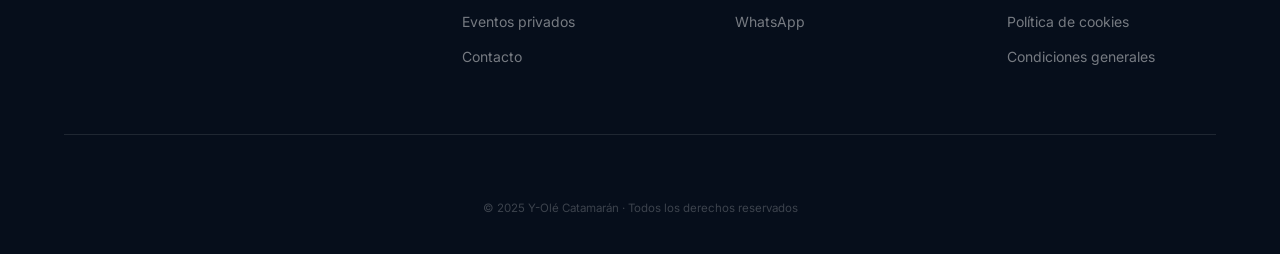
==== commit e7b94eb1: "Cambiar enlaces 'Cómo llegar' a ficha Google Maps de Catamarán Y-Olé Co-Authored-By: Claude Sonnet 4" ====
--- a/index.html
+++ b/index.html
@@ -111,7 +111,7 @@
                             <span>Todos los días · 11:00 – 19:00 h</span>
                         </div>
                     </div>
-                    <a href="https://www.google.com/maps?q=37.597422,-0.985176" class="btn-directions" target="_blank" rel="noopener noreferrer">Cómo llegar</a>
+                    <a href="https://www.google.com/maps/search/Catamarán+Y-Olé+Cartagena" class="btn-directions" target="_blank" rel="noopener noreferrer">Cómo llegar</a>
                 </div>
 
                 <div class="meta-row" data-animate data-delay="280">
@@ -316,7 +316,7 @@
                         <div class="cc-icon">📍</div>
                         <h4>Dónde encontrarnos</h4>
                         <p>Puerto de Cartagena,<br>junto a la bandera de España</p>
-                        <a href="https://www.google.com/maps?q=37.597422,-0.985176" class="btn-directions btn-directions--card" target="_blank" rel="noopener noreferrer">Cómo llegar</a>
+                        <a href="https://www.google.com/maps/search/Catamarán+Y-Olé+Cartagena" class="btn-directions btn-directions--card" target="_blank" rel="noopener noreferrer">Cómo llegar</a>
                     </div>
                     <div class="contact-card">
                         <div class="cc-icon">🕐</div>
--- a/style.css
+++ b/style.css
@@ -980,7 +980,8 @@
 
     .paseos-media { grid-template-columns: 1fr; height: auto; }
     .paseos-media-video { height: 260px; order: 2; }
-    .paseos-media-img   { height: 380px; order: 1; }
+    .paseos-media-img   { height: auto; order: 1; }
+    .paseos-media-img img { object-fit: contain; width: 100%; height: auto; }
 
     .ps-row { height: 160px; }
     .ps-main { height: 260px; }
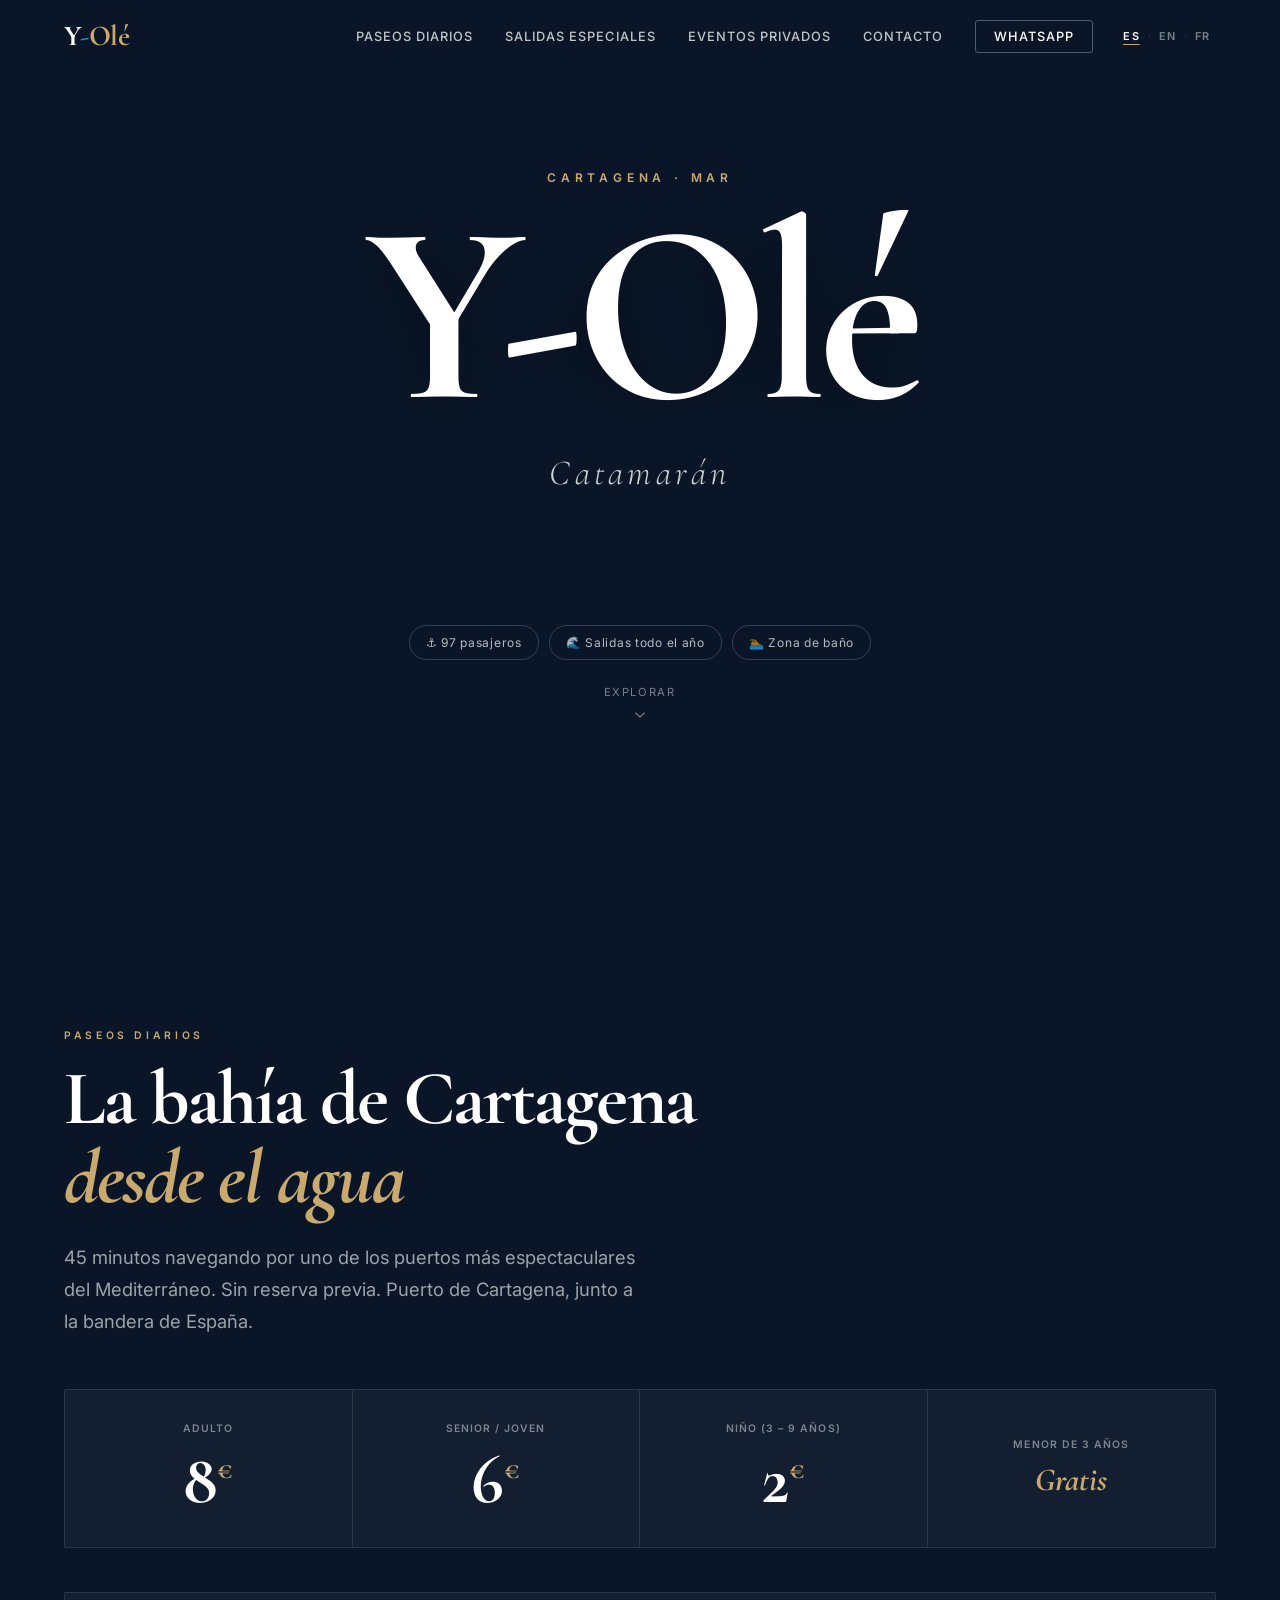
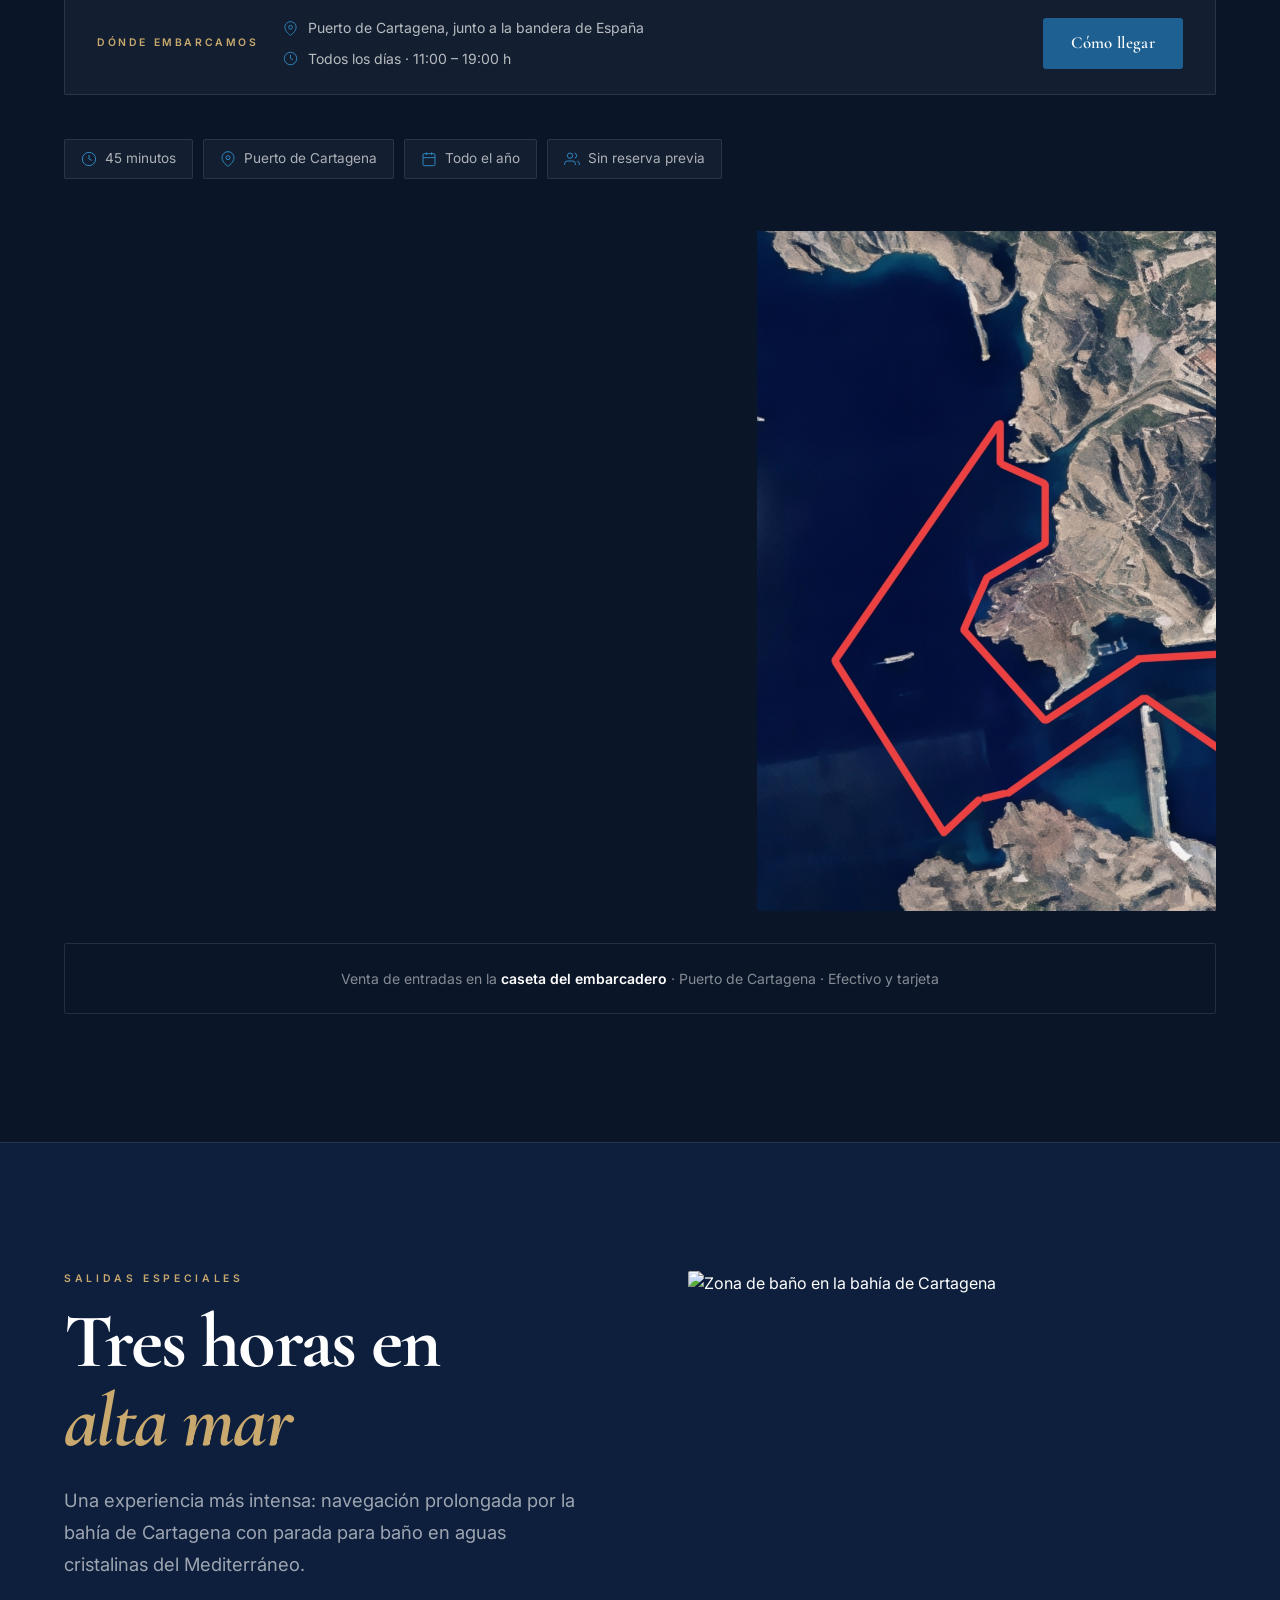
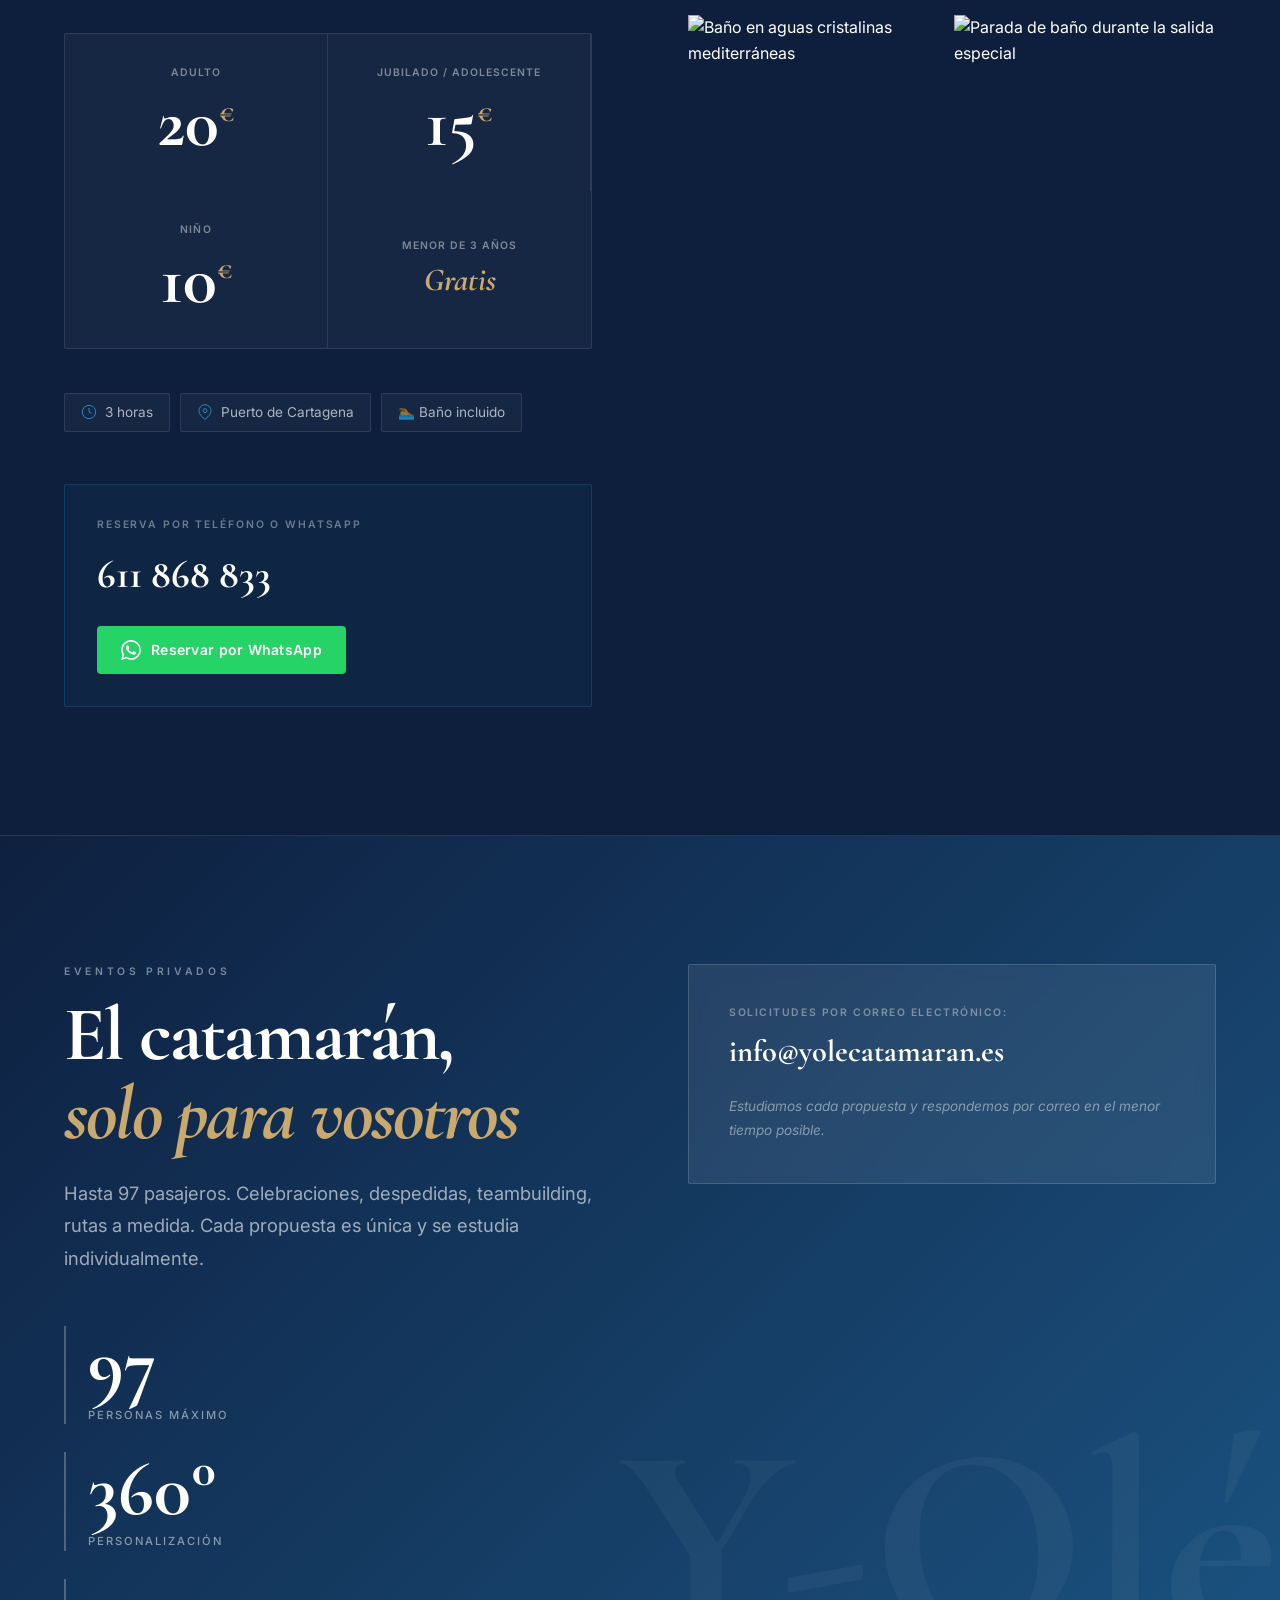
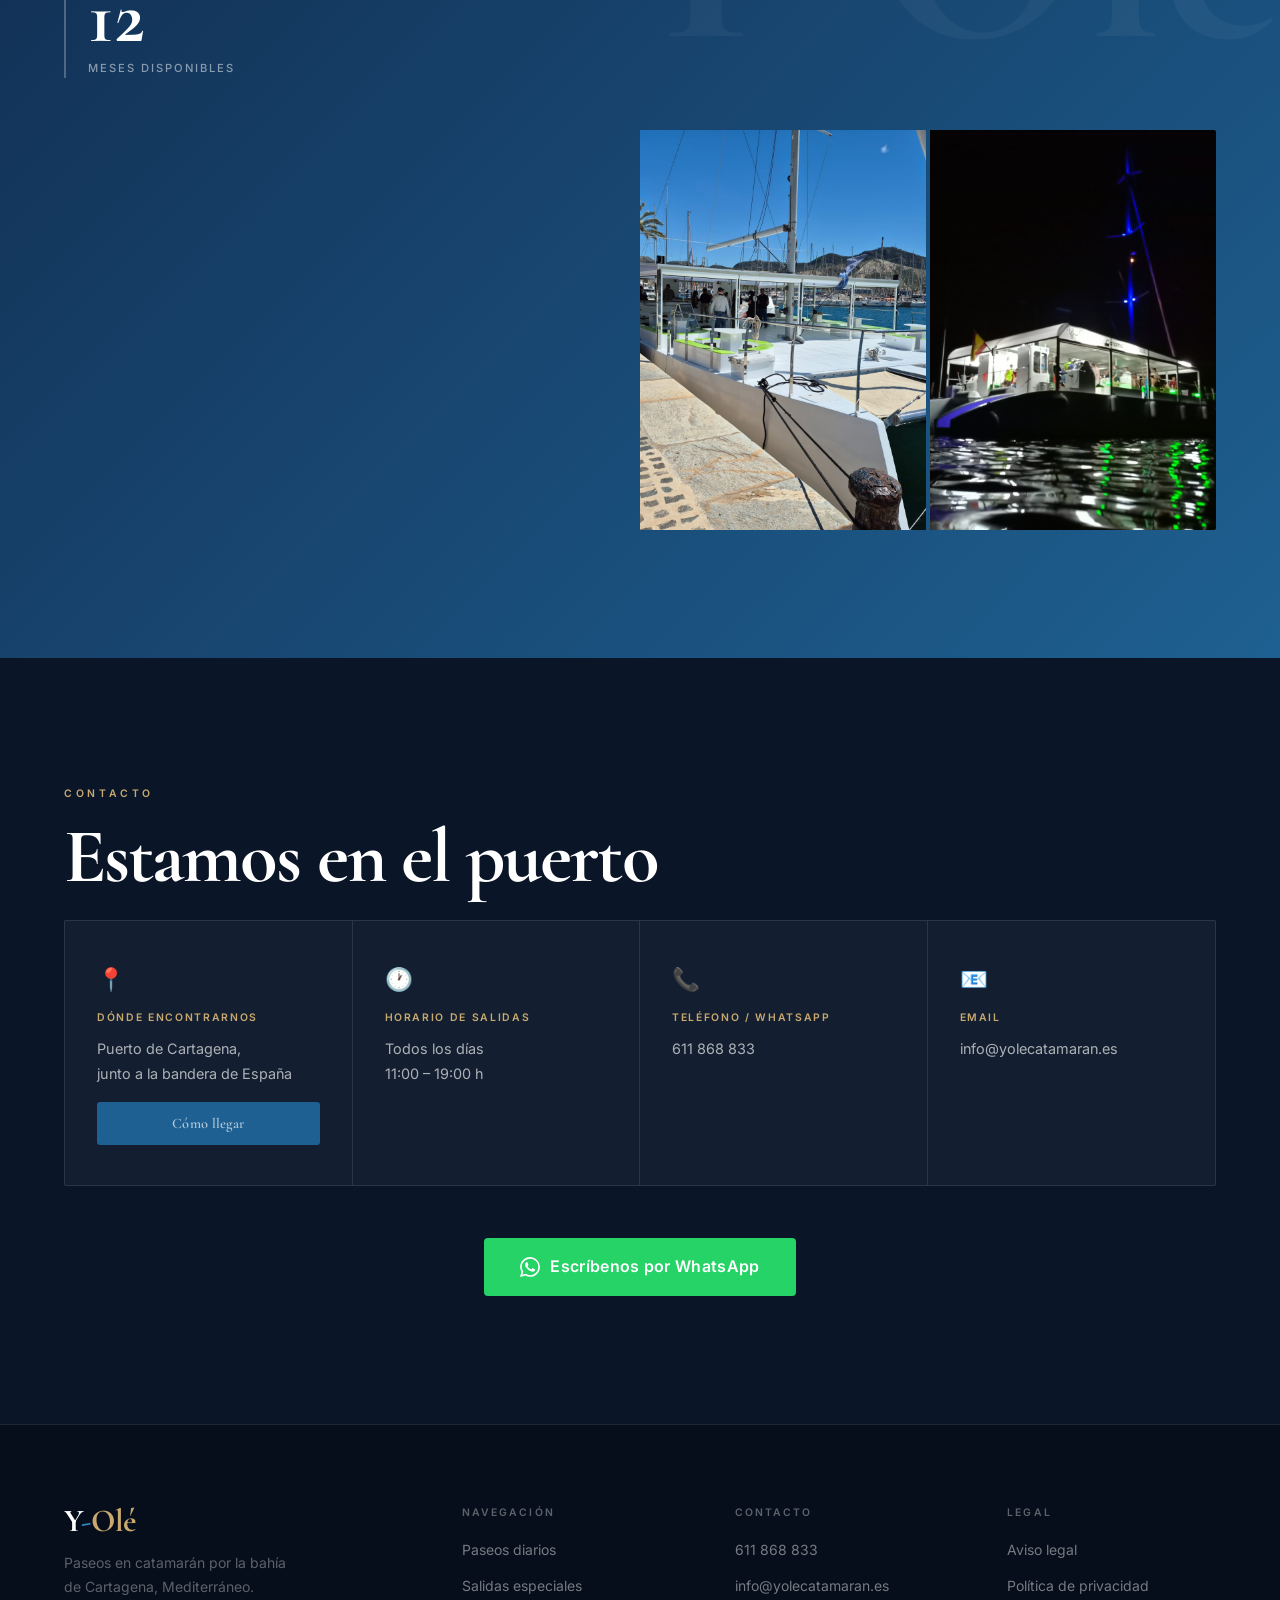
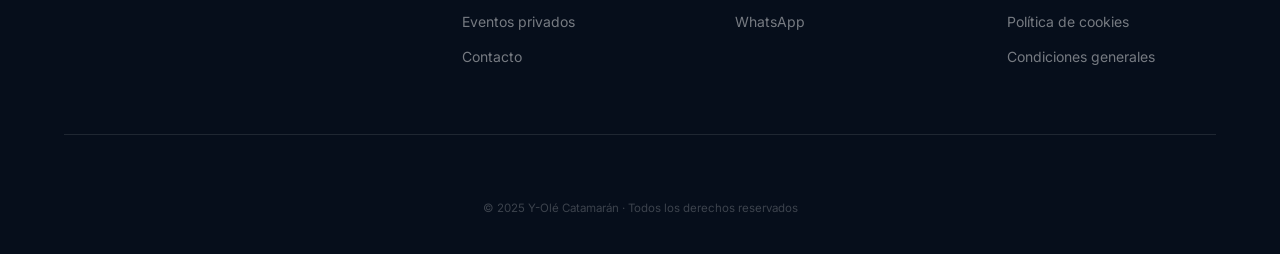
==== commit b8615fbb: "Añadir selector de idioma ES / EN / FR - Botón fijo en la navbar (esquina superior derecha en deskto" ====
--- a/index.html
+++ b/index.html
@@ -22,20 +22,27 @@
             <a href="#inicio" class="nav-logo">
                 <span class="logo-y">Y</span><span class="logo-dash">-</span><span class="logo-ole">Olé</span>
             </a>
-            <button class="nav-toggle" id="navToggle" aria-label="Abrir menú" aria-expanded="false">
-                <span></span><span></span><span></span>
-            </button>
             <ul class="nav-menu" id="navMenu">
-                <li><a href="#paseos" class="nav-link">Paseos diarios</a></li>
-                <li><a href="#especiales" class="nav-link">Salidas especiales</a></li>
-                <li><a href="#privados" class="nav-link">Eventos privados</a></li>
-                <li><a href="#contacto" class="nav-link">Contacto</a></li>
+                <li><a href="#paseos" class="nav-link" data-i18n="nav.paseos">Paseos diarios</a></li>
+                <li><a href="#especiales" class="nav-link" data-i18n="nav.especiales">Salidas especiales</a></li>
+                <li><a href="#privados" class="nav-link" data-i18n="nav.privados">Eventos privados</a></li>
+                <li><a href="#contacto" class="nav-link" data-i18n="nav.contacto">Contacto</a></li>
                 <li>
                     <a href="https://wa.me/34611868833" class="nav-link nav-cta" target="_blank" rel="noopener noreferrer">
                         WhatsApp
                     </a>
                 </li>
             </ul>
+            <div class="lang-switcher" id="langSwitcher" aria-label="Idioma / Language">
+                <button class="lang-btn" data-lang="es">ES</button>
+                <span class="lang-sep" aria-hidden="true">·</span>
+                <button class="lang-btn" data-lang="en">EN</button>
+                <span class="lang-sep" aria-hidden="true">·</span>
+                <button class="lang-btn" data-lang="fr">FR</button>
+            </div>
+            <button class="nav-toggle" id="navToggle" aria-label="Abrir menú" data-i18n-aria="nav.toggle" aria-expanded="false">
+                <span></span><span></span><span></span>
+            </button>
         </div>
     </nav>
 
@@ -48,17 +55,17 @@
             <div class="hero-overlay"></div>
         </div>
         <div class="hero-content">
-            <div class="hero-eyebrow">CARTAGENA · MAR</div>
+            <div class="hero-eyebrow" data-i18n="hero.eyebrow">CARTAGENA · MAR</div>
             <h1 class="hero-brand">Y-Olé</h1>
             <p class="hero-sub">Catamarán</p>
             <div class="hero-gap" aria-hidden="true"></div>
             <div class="hero-pills">
-                <span class="hero-pill">⚓ 97 pasajeros</span>
-                <span class="hero-pill">🌊 Salidas todo el año</span>
-                <span class="hero-pill">🏊 Zona de baño</span>
+                <span class="hero-pill" data-i18n="hero.pill1">⚓ 97 pasajeros</span>
+                <span class="hero-pill" data-i18n="hero.pill2">🌊 Salidas todo el año</span>
+                <span class="hero-pill" data-i18n="hero.pill3">🏊 Zona de baño</span>
             </div>
             <a href="#paseos" class="hero-scroll-cta">
-                <span>Explorar</span>
+                <span data-i18n="hero.cta">Explorar</span>
                 <svg viewBox="0 0 24 24" fill="none" stroke="currentColor" stroke-width="1.5" aria-hidden="true">
                     <polyline points="6 9 12 15 18 9"/>
                 </svg>
@@ -71,65 +78,65 @@
         <!-- ===== PASEOS DIARIOS ===== -->
         <section id="paseos" class="section paseos">
             <div class="container">
-                <div class="section-label" data-animate>Paseos diarios</div>
-                <h2 class="section-title" data-animate data-delay="80">
+                <div class="section-label" data-animate data-i18n="paseos.label">Paseos diarios</div>
+                <h2 class="section-title" data-animate data-delay="80" data-i18n-html="paseos.title">
                     La bahía de Cartagena<br><em>desde el agua</em>
                 </h2>
-                <p class="section-lead" data-animate data-delay="160">
+                <p class="section-lead" data-animate data-delay="160" data-i18n="paseos.lead">
                     45 minutos navegando por uno de los puertos más espectaculares del Mediterráneo.
                     Sin reserva previa. Puerto de Cartagena, junto a la bandera de España.
                 </p>
 
                 <div class="prices-band" data-animate data-delay="220">
                     <div class="price-cell">
-                        <span class="pc-label">Adulto</span>
+                        <span class="pc-label" data-i18n="price.adult">Adulto</span>
                         <span class="pc-amount">8<sup>€</sup></span>
                     </div>
                     <div class="price-cell">
-                        <span class="pc-label">Senior / Joven</span>
+                        <span class="pc-label" data-i18n="price.senior">Senior / Joven</span>
                         <span class="pc-amount">6<sup>€</sup></span>
                     </div>
                     <div class="price-cell">
-                        <span class="pc-label">Niño (3 – 9 años)</span>
+                        <span class="pc-label" data-i18n="price.child">Niño (3 – 9 años)</span>
                         <span class="pc-amount">2<sup>€</sup></span>
                     </div>
                     <div class="price-cell">
-                        <span class="pc-label">Menor de 3 años</span>
-                        <span class="pc-amount pc-free">Gratis</span>
+                        <span class="pc-label" data-i18n="price.under3">Menor de 3 años</span>
+                        <span class="pc-amount pc-free" data-i18n="price.free">Gratis</span>
                     </div>
                 </div>
 
                 <div class="embarque-block" data-animate data-delay="250">
-                    <div class="embarque-label">Dónde embarcamos</div>
+                    <div class="embarque-label" data-i18n="embarque.label">Dónde embarcamos</div>
                     <div class="embarque-info">
                         <div class="embarque-row">
                             <svg viewBox="0 0 24 24" fill="none" stroke="currentColor" stroke-width="1.5" aria-hidden="true"><path d="M21 10c0 7-9 13-9 13s-9-6-9-13a9 9 0 0 1 18 0z"/><circle cx="12" cy="10" r="3"/></svg>
-                            <span>Puerto de Cartagena, junto a la bandera de España</span>
+                            <span data-i18n="embarque.location">Puerto de Cartagena, junto a la bandera de España</span>
                         </div>
                         <div class="embarque-row">
                             <svg viewBox="0 0 24 24" fill="none" stroke="currentColor" stroke-width="1.5" aria-hidden="true"><circle cx="12" cy="12" r="10"/><polyline points="12 6 12 12 16 14"/></svg>
-                            <span>Todos los días · 11:00 – 19:00 h</span>
-                        </div>
-                    </div>
-                    <a href="https://www.google.com/maps/search/Catamarán+Y-Olé+Cartagena" class="btn-directions" target="_blank" rel="noopener noreferrer">Cómo llegar</a>
+                            <span data-i18n="embarque.hours">Todos los días · 11:00 – 19:00 h</span>
+                        </div>
+                    </div>
+                    <a href="https://www.google.com/maps/search/Catamarán+Y-Olé+Cartagena" class="btn-directions" target="_blank" rel="noopener noreferrer" data-i18n="btn.directions">Cómo llegar</a>
                 </div>
 
                 <div class="meta-row" data-animate data-delay="280">
                     <div class="meta-chip">
                         <svg viewBox="0 0 24 24" fill="none" stroke="currentColor" stroke-width="1.5" aria-hidden="true"><circle cx="12" cy="12" r="10"/><polyline points="12 6 12 12 16 14"/></svg>
-                        45 minutos
+                        <span data-i18n="chip.45min">45 minutos</span>
                     </div>
                     <div class="meta-chip">
                         <svg viewBox="0 0 24 24" fill="none" stroke="currentColor" stroke-width="1.5" aria-hidden="true"><path d="M21 10c0 7-9 13-9 13s-9-6-9-13a9 9 0 0 1 18 0z"/><circle cx="12" cy="10" r="3"/></svg>
-                        Puerto de Cartagena
+                        <span data-i18n="chip.port">Puerto de Cartagena</span>
                     </div>
                     <div class="meta-chip">
                         <svg viewBox="0 0 24 24" fill="none" stroke="currentColor" stroke-width="1.5" aria-hidden="true"><rect x="3" y="4" width="18" height="18" rx="2"/><line x1="16" y1="2" x2="16" y2="6"/><line x1="8" y1="2" x2="8" y2="6"/><line x1="3" y1="10" x2="21" y2="10"/></svg>
-                        Todo el año
+                        <span data-i18n="chip.yearround">Todo el año</span>
                     </div>
                     <div class="meta-chip">
                         <svg viewBox="0 0 24 24" fill="none" stroke="currentColor" stroke-width="1.5" aria-hidden="true"><path d="M17 21v-2a4 4 0 0 0-4-4H5a4 4 0 0 0-4 4v2"/><circle cx="9" cy="7" r="4"/><path d="M23 21v-2a4 4 0 0 0-3-3.87"/><path d="M16 3.13a4 4 0 0 1 0 7.75"/></svg>
-                        Sin reserva previa
+                        <span data-i18n="chip.noreserve">Sin reserva previa</span>
                     </div>
                 </div>
 
@@ -144,7 +151,7 @@
                     </div>
                 </div>
 
-                <p class="paseos-footer-note" data-animate>
+                <p class="paseos-footer-note" data-animate data-i18n-html="paseos.note">
                     Venta de entradas en la <strong>caseta del embarcadero</strong> · Puerto de Cartagena · Efectivo y tarjeta
                 </p>
             </div>
@@ -155,54 +162,54 @@
             <div class="container">
                 <div class="especiales-grid">
                     <div class="especiales-left">
-                        <div class="section-label" data-animate>Salidas especiales</div>
-                        <h2 class="section-title" data-animate data-delay="80">
+                        <div class="section-label" data-animate data-i18n="esp.label">Salidas especiales</div>
+                        <h2 class="section-title" data-animate data-delay="80" data-i18n-html="esp.title">
                             Tres horas en<br><em>alta mar</em>
                         </h2>
-                        <p class="section-lead" data-animate data-delay="160">
+                        <p class="section-lead" data-animate data-delay="160" data-i18n="esp.lead">
                             Una experiencia más intensa: navegación prolongada por la bahía de Cartagena
                             con parada para baño en aguas cristalinas del Mediterráneo.
                         </p>
 
                         <div class="prices-band prices-band--2col" data-animate data-delay="220">
                             <div class="price-cell">
-                                <span class="pc-label">Adulto</span>
+                                <span class="pc-label" data-i18n="price.adult">Adulto</span>
                                 <span class="pc-amount">20<sup>€</sup></span>
                             </div>
                             <div class="price-cell">
-                                <span class="pc-label">Jubilado / Adolescente</span>
+                                <span class="pc-label" data-i18n="price.retired">Jubilado / Adolescente</span>
                                 <span class="pc-amount">15<sup>€</sup></span>
                             </div>
                             <div class="price-cell">
-                                <span class="pc-label">Niño</span>
+                                <span class="pc-label" data-i18n="price.child2">Niño</span>
                                 <span class="pc-amount">10<sup>€</sup></span>
                             </div>
                             <div class="price-cell">
-                                <span class="pc-label">Menor de 3 años</span>
-                                <span class="pc-amount pc-free">Gratis</span>
+                                <span class="pc-label" data-i18n="price.under3">Menor de 3 años</span>
+                                <span class="pc-amount pc-free" data-i18n="price.free">Gratis</span>
                             </div>
                         </div>
 
                         <div class="meta-row" data-animate data-delay="260">
                             <div class="meta-chip">
                                 <svg viewBox="0 0 24 24" fill="none" stroke="currentColor" stroke-width="1.5" aria-hidden="true"><circle cx="12" cy="12" r="10"/><polyline points="12 6 12 12 16 14"/></svg>
-                                3 horas
+                                <span data-i18n="chip.3h">3 horas</span>
                             </div>
                             <div class="meta-chip">
                                 <svg viewBox="0 0 24 24" fill="none" stroke="currentColor" stroke-width="1.5" aria-hidden="true"><path d="M21 10c0 7-9 13-9 13s-9-6-9-13a9 9 0 0 1 18 0z"/><circle cx="12" cy="10" r="3"/></svg>
-                                Puerto de Cartagena
-                            </div>
-                            <div class="meta-chip">🏊 Baño incluido</div>
+                                <span data-i18n="chip.port">Puerto de Cartagena</span>
+                            </div>
+                            <div class="meta-chip" data-i18n="chip.swim">🏊 Baño incluido</div>
                         </div>
 
                         <div class="reserva-card" data-animate data-delay="320">
-                            <p class="reserva-label">Reserva por teléfono o WhatsApp</p>
+                            <p class="reserva-label" data-i18n="reserva.label">Reserva por teléfono o WhatsApp</p>
                             <a href="tel:+34611868833" class="reserva-phone">611 868 833</a>
                             <a href="https://wa.me/34611868833" class="btn-wa" target="_blank" rel="noopener noreferrer">
                                 <svg viewBox="0 0 24 24" fill="currentColor" aria-hidden="true">
                                     <path d="M17.472 14.382c-.297-.149-1.758-.867-2.03-.967-.273-.099-.471-.148-.67.15-.197.297-.767.966-.94 1.164-.173.199-.347.223-.644.075-.297-.15-1.255-.463-2.39-1.475-.883-.788-1.48-1.761-1.653-2.059-.173-.297-.018-.458.13-.606.134-.133.298-.347.446-.52.149-.174.198-.298.298-.497.099-.198.05-.371-.025-.52-.075-.149-.669-1.612-.916-2.207-.242-.579-.487-.5-.669-.51-.173-.008-.371-.01-.57-.01-.198 0-.52.074-.792.372-.272.297-1.04 1.016-1.04 2.479 0 1.462 1.065 2.875 1.213 3.074.149.198 2.096 3.2 5.077 4.487.709.306 1.262.489 1.694.625.712.227 1.36.195 1.871.118.571-.085 1.758-.719 2.006-1.413.248-.694.248-1.289.173-1.413-.074-.124-.272-.198-.57-.347m-5.421 7.403h-.004a9.87 9.87 0 0 1-5.031-1.378l-.361-.214-3.741.982.998-3.648-.235-.374a9.86 9.86 0 0 1-1.51-5.26c.001-5.45 4.436-9.884 9.888-9.884 2.64 0 5.122 1.03 6.988 2.898a9.825 9.825 0 0 1 2.893 6.994c-.003 5.45-4.437 9.884-9.885 9.884m8.413-18.297A11.815 11.815 0 0 0 12.05 0C5.495 0 .16 5.335.157 11.892c0 2.096.547 4.142 1.588 5.945L.057 24l6.305-1.654a11.882 11.882 0 0 0 5.683 1.448h.005c6.554 0 11.89-5.335 11.893-11.893a11.821 11.821 0 0 0-3.48-8.413Z"/>
                                 </svg>
-                                Reservar por WhatsApp
+                                <span data-i18n="btn.wa">Reservar por WhatsApp</span>
                             </a>
                             <!--
                             ================================================================
@@ -257,33 +264,33 @@
             <div class="container">
                 <div class="privados-inner">
                     <div class="privados-left">
-                        <div class="section-label section-label--dim" data-animate>Eventos privados</div>
-                        <h2 class="section-title" data-animate data-delay="80">
+                        <div class="section-label section-label--dim" data-animate data-i18n="priv.label">Eventos privados</div>
+                        <h2 class="section-title" data-animate data-delay="80" data-i18n-html="priv.title">
                             El catamarán,<br><em>solo para vosotros</em>
                         </h2>
-                        <p class="section-lead" data-animate data-delay="160">
+                        <p class="section-lead" data-animate data-delay="160" data-i18n="priv.lead">
                             Hasta 97 pasajeros. Celebraciones, despedidas, teambuilding, rutas a medida.
                             Cada propuesta es única y se estudia individualmente.
                         </p>
                         <div class="priv-stats" data-animate data-delay="220">
                             <div class="priv-stat">
                                 <span class="ps-n">97</span>
-                                <span class="ps-l">personas máximo</span>
+                                <span class="ps-l" data-i18n="priv.stat1">personas máximo</span>
                             </div>
                             <div class="priv-stat">
                                 <span class="ps-n">360°</span>
-                                <span class="ps-l">personalización</span>
+                                <span class="ps-l" data-i18n="priv.stat2">personalización</span>
                             </div>
                             <div class="priv-stat">
                                 <span class="ps-n">12</span>
-                                <span class="ps-l">meses disponibles</span>
+                                <span class="ps-l" data-i18n="priv.stat3">meses disponibles</span>
                             </div>
                         </div>
                     </div>
                     <div class="privados-right" data-animate data-delay="200">
-                        <p class="priv-contact-intro">Solicitudes por correo electrónico:</p>
+                        <p class="priv-contact-intro" data-i18n="priv.intro">Solicitudes por correo electrónico:</p>
                         <a href="mailto:info@yolecatamaran.es" class="priv-email">info@yolecatamaran.es</a>
-                        <p class="priv-note">
+                        <p class="priv-note" data-i18n="priv.note">
                             Estudiamos cada propuesta y respondemos por correo en el menor tiempo posible.
                         </p>
                     </div>
@@ -308,29 +315,29 @@
         <!-- ===== CONTACTO ===== -->
         <section id="contacto" class="section contact">
             <div class="container">
-                <div class="section-label" data-animate>Contacto</div>
-                <h2 class="section-title" data-animate data-delay="80">Estamos en el puerto</h2>
+                <div class="section-label" data-animate data-i18n="contact.label">Contacto</div>
+                <h2 class="section-title" data-animate data-delay="80" data-i18n="contact.title">Estamos en el puerto</h2>
 
                 <div class="contact-grid" data-animate data-delay="160">
                     <div class="contact-card">
                         <div class="cc-icon">📍</div>
-                        <h4>Dónde encontrarnos</h4>
-                        <p>Puerto de Cartagena,<br>junto a la bandera de España</p>
-                        <a href="https://www.google.com/maps/search/Catamarán+Y-Olé+Cartagena" class="btn-directions btn-directions--card" target="_blank" rel="noopener noreferrer">Cómo llegar</a>
+                        <h4 data-i18n="contact.where">Dónde encontrarnos</h4>
+                        <p data-i18n-html="contact.location">Puerto de Cartagena,<br>junto a la bandera de España</p>
+                        <a href="https://www.google.com/maps/search/Catamarán+Y-Olé+Cartagena" class="btn-directions btn-directions--card" target="_blank" rel="noopener noreferrer" data-i18n="btn.directions">Cómo llegar</a>
                     </div>
                     <div class="contact-card">
                         <div class="cc-icon">🕐</div>
-                        <h4>Horario de salidas</h4>
-                        <p>Todos los días<br>11:00 – 19:00 h</p>
+                        <h4 data-i18n="contact.schedule">Horario de salidas</h4>
+                        <p data-i18n-html="contact.hours">Todos los días<br>11:00 – 19:00 h</p>
                     </div>
                     <div class="contact-card">
                         <div class="cc-icon">📞</div>
-                        <h4>Teléfono / WhatsApp</h4>
+                        <h4 data-i18n="contact.phone">Teléfono / WhatsApp</h4>
                         <p><a href="tel:+34611868833">611 868 833</a></p>
                     </div>
                     <div class="contact-card">
                         <div class="cc-icon">📧</div>
-                        <h4>Email</h4>
+                        <h4 data-i18n="contact.email">Email</h4>
                         <p><a href="mailto:info@yolecatamaran.es">info@yolecatamaran.es</a></p>
                     </div>
                 </div>
@@ -340,7 +347,7 @@
                         <svg viewBox="0 0 24 24" fill="currentColor" aria-hidden="true">
                             <path d="M17.472 14.382c-.297-.149-1.758-.867-2.03-.967-.273-.099-.471-.148-.67.15-.197.297-.767.966-.94 1.164-.173.199-.347.223-.644.075-.297-.15-1.255-.463-2.39-1.475-.883-.788-1.48-1.761-1.653-2.059-.173-.297-.018-.458.13-.606.134-.133.298-.347.446-.52.149-.174.198-.298.298-.497.099-.198.05-.371-.025-.52-.075-.149-.669-1.612-.916-2.207-.242-.579-.487-.5-.669-.51-.173-.008-.371-.01-.57-.01-.198 0-.52.074-.792.372-.272.297-1.04 1.016-1.04 2.479 0 1.462 1.065 2.875 1.213 3.074.149.198 2.096 3.2 5.077 4.487.709.306 1.262.489 1.694.625.712.227 1.36.195 1.871.118.571-.085 1.758-.719 2.006-1.413.248-.694.248-1.289.173-1.413-.074-.124-.272-.198-.57-.347m-5.421 7.403h-.004a9.87 9.87 0 0 1-5.031-1.378l-.361-.214-3.741.982.998-3.648-.235-.374a9.86 9.86 0 0 1-1.51-5.26c.001-5.45 4.436-9.884 9.888-9.884 2.64 0 5.122 1.03 6.988 2.898a9.825 9.825 0 0 1 2.893 6.994c-.003 5.45-4.437 9.884-9.885 9.884m8.413-18.297A11.815 11.815 0 0 0 12.05 0C5.495 0 .16 5.335.157 11.892c0 2.096.547 4.142 1.588 5.945L.057 24l6.305-1.654a11.882 11.882 0 0 0 5.683 1.448h.005c6.554 0 11.89-5.335 11.893-11.893a11.821 11.821 0 0 0-3.48-8.413Z"/>
                         </svg>
-                        Escríbenos por WhatsApp
+                        <span data-i18n="btn.wa.lg">Escríbenos por WhatsApp</span>
                     </a>
                 </div>
             </div>
@@ -356,19 +363,19 @@
                     <div class="footer-logo">
                         <span class="logo-y">Y</span><span class="logo-dash">-</span><span class="logo-ole">Olé</span>
                     </div>
-                    <p>Paseos en catamarán por la bahía<br>de Cartagena, Mediterráneo.</p>
+                    <p data-i18n-html="footer.brand">Paseos en catamarán por la bahía<br>de Cartagena, Mediterráneo.</p>
                 </div>
                 <div class="footer-col">
-                    <h4>Navegación</h4>
+                    <h4 data-i18n="footer.nav">Navegación</h4>
                     <ul>
-                        <li><a href="#paseos">Paseos diarios</a></li>
-                        <li><a href="#especiales">Salidas especiales</a></li>
-                        <li><a href="#privados">Eventos privados</a></li>
-                        <li><a href="#contacto">Contacto</a></li>
+                        <li><a href="#paseos" data-i18n="nav.paseos">Paseos diarios</a></li>
+                        <li><a href="#especiales" data-i18n="nav.especiales">Salidas especiales</a></li>
+                        <li><a href="#privados" data-i18n="nav.privados">Eventos privados</a></li>
+                        <li><a href="#contacto" data-i18n="nav.contacto">Contacto</a></li>
                     </ul>
                 </div>
                 <div class="footer-col">
-                    <h4>Contacto</h4>
+                    <h4 data-i18n="footer.contact">Contacto</h4>
                     <ul>
                         <li><a href="tel:+34611868833">611 868 833</a></li>
                         <li><a href="mailto:info@yolecatamaran.es">info@yolecatamaran.es</a></li>
@@ -376,17 +383,17 @@
                     </ul>
                 </div>
                 <div class="footer-col">
-                    <h4>Legal</h4>
+                    <h4 data-i18n="footer.legal">Legal</h4>
                     <ul>
-                        <li><a href="aviso-legal.html">Aviso legal</a></li>
-                        <li><a href="politica-privacidad.html">Política de privacidad</a></li>
-                        <li><a href="politica-cookies.html">Política de cookies</a></li>
-                        <li><a href="condiciones-generales.html">Condiciones generales</a></li>
+                        <li><a href="aviso-legal.html" data-i18n="footer.legal1">Aviso legal</a></li>
+                        <li><a href="politica-privacidad.html" data-i18n="footer.legal2">Política de privacidad</a></li>
+                        <li><a href="politica-cookies.html" data-i18n="footer.legal3">Política de cookies</a></li>
+                        <li><a href="condiciones-generales.html" data-i18n="footer.legal4">Condiciones generales</a></li>
                     </ul>
                 </div>
             </div>
             <div class="footer-bottom">
-                <p>© 2025 Y-Olé Catamarán · Todos los derechos reservados</p>
+                <p data-i18n="footer.copy">© 2025 Y-Olé Catamarán · Todos los derechos reservados</p>
             </div>
         </div>
     </footer>
--- a/style.css
+++ b/style.css
@@ -83,9 +83,9 @@
     height: 100%;
     display: flex;
     align-items: center;
-    justify-content: space-between;
     gap: 24px;
 }
+.nav-menu { margin-left: auto; }
 .nav-logo {
     font-family: var(--f-serif);
     font-size: 1.8rem;
@@ -877,6 +877,45 @@
     text-underline-offset: 3px;
 }
 .legal-content a:hover { color: var(--white); }
+
+/* --- LANG SWITCHER ------------------------------------ */
+.lang-switcher {
+    display: flex;
+    align-items: center;
+    gap: 2px;
+    flex-shrink: 0;
+}
+.lang-btn {
+    font-family: var(--f-sans);
+    font-size: 0.68rem;
+    font-weight: 600;
+    letter-spacing: 0.1em;
+    color: rgba(255,255,255,0.45);
+    padding: 4px 6px;
+    border-radius: 2px;
+    transition: color 0.2s;
+    line-height: 1;
+    position: relative;
+}
+.lang-btn:hover { color: rgba(255,255,255,0.85); }
+.lang-btn.active {
+    color: var(--white);
+}
+.lang-btn.active::after {
+    content: '';
+    position: absolute;
+    bottom: 0;
+    left: 6px;
+    right: 6px;
+    height: 1.5px;
+    background: var(--gold);
+    border-radius: 1px;
+}
+.lang-sep {
+    font-size: 0.6rem;
+    color: rgba(255,255,255,0.2);
+    user-select: none;
+}
 
 /* --- SCROLL TOP --------------------------------------- */
 .scroll-top {
@@ -942,6 +981,8 @@
 
 @media (max-width: 768px) {
     .nav-toggle { display: flex; }
+    .lang-switcher { margin-left: auto; }
+    .nav-menu { margin-left: 0; }
     .nav-menu {
         position: fixed;
         inset: var(--nav-h) 0 0 0;
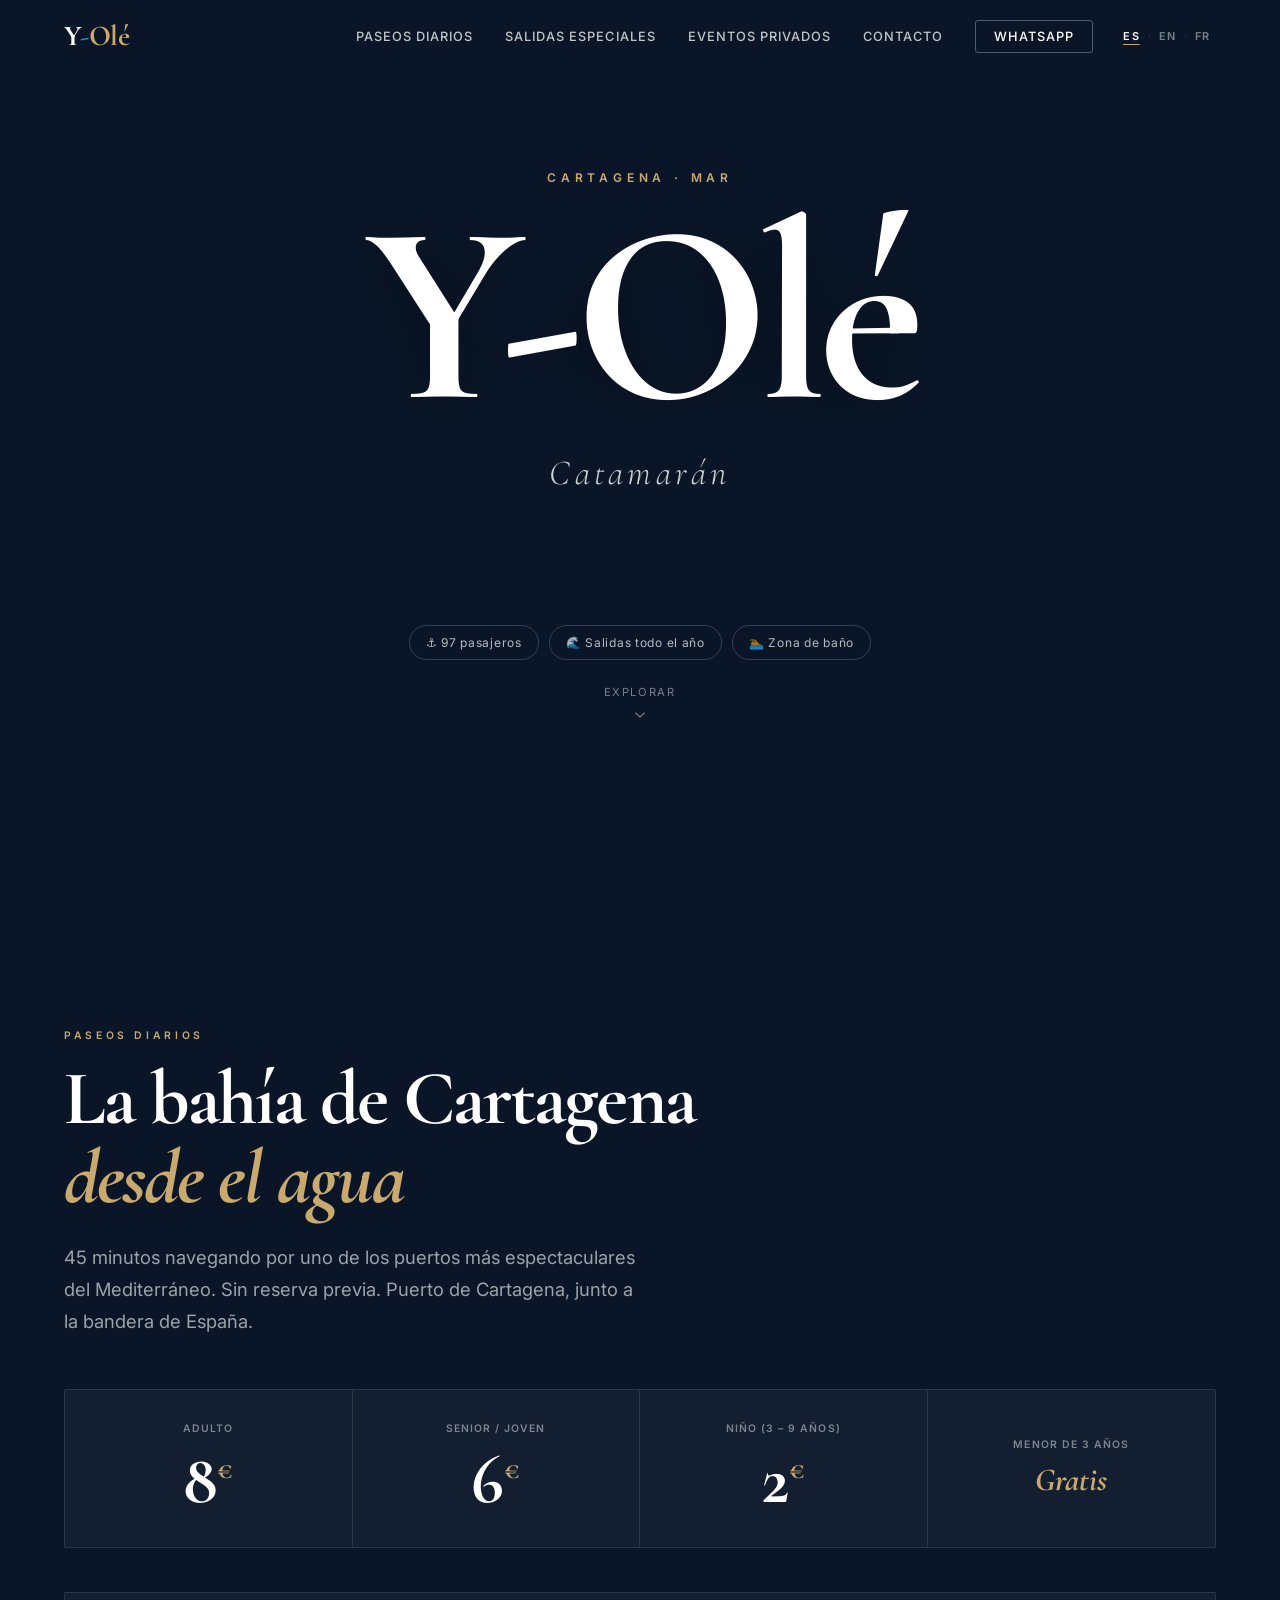
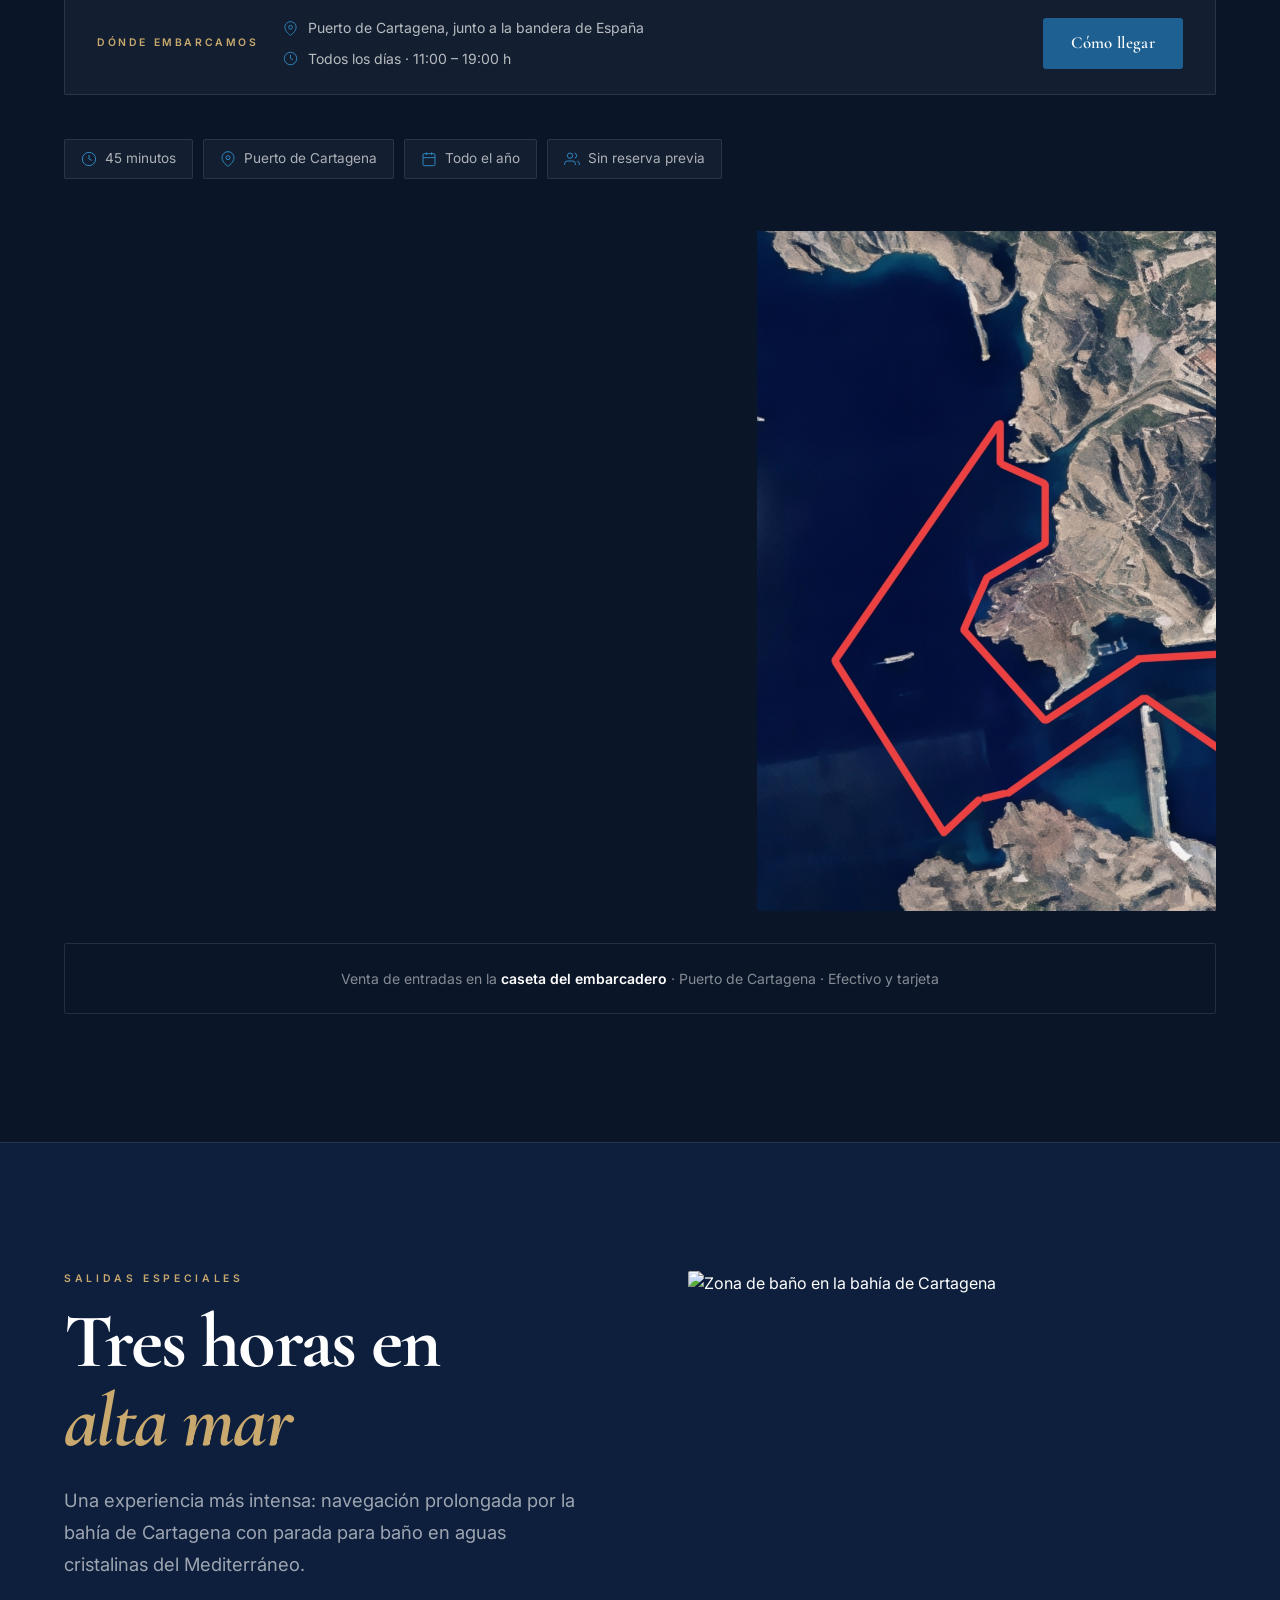
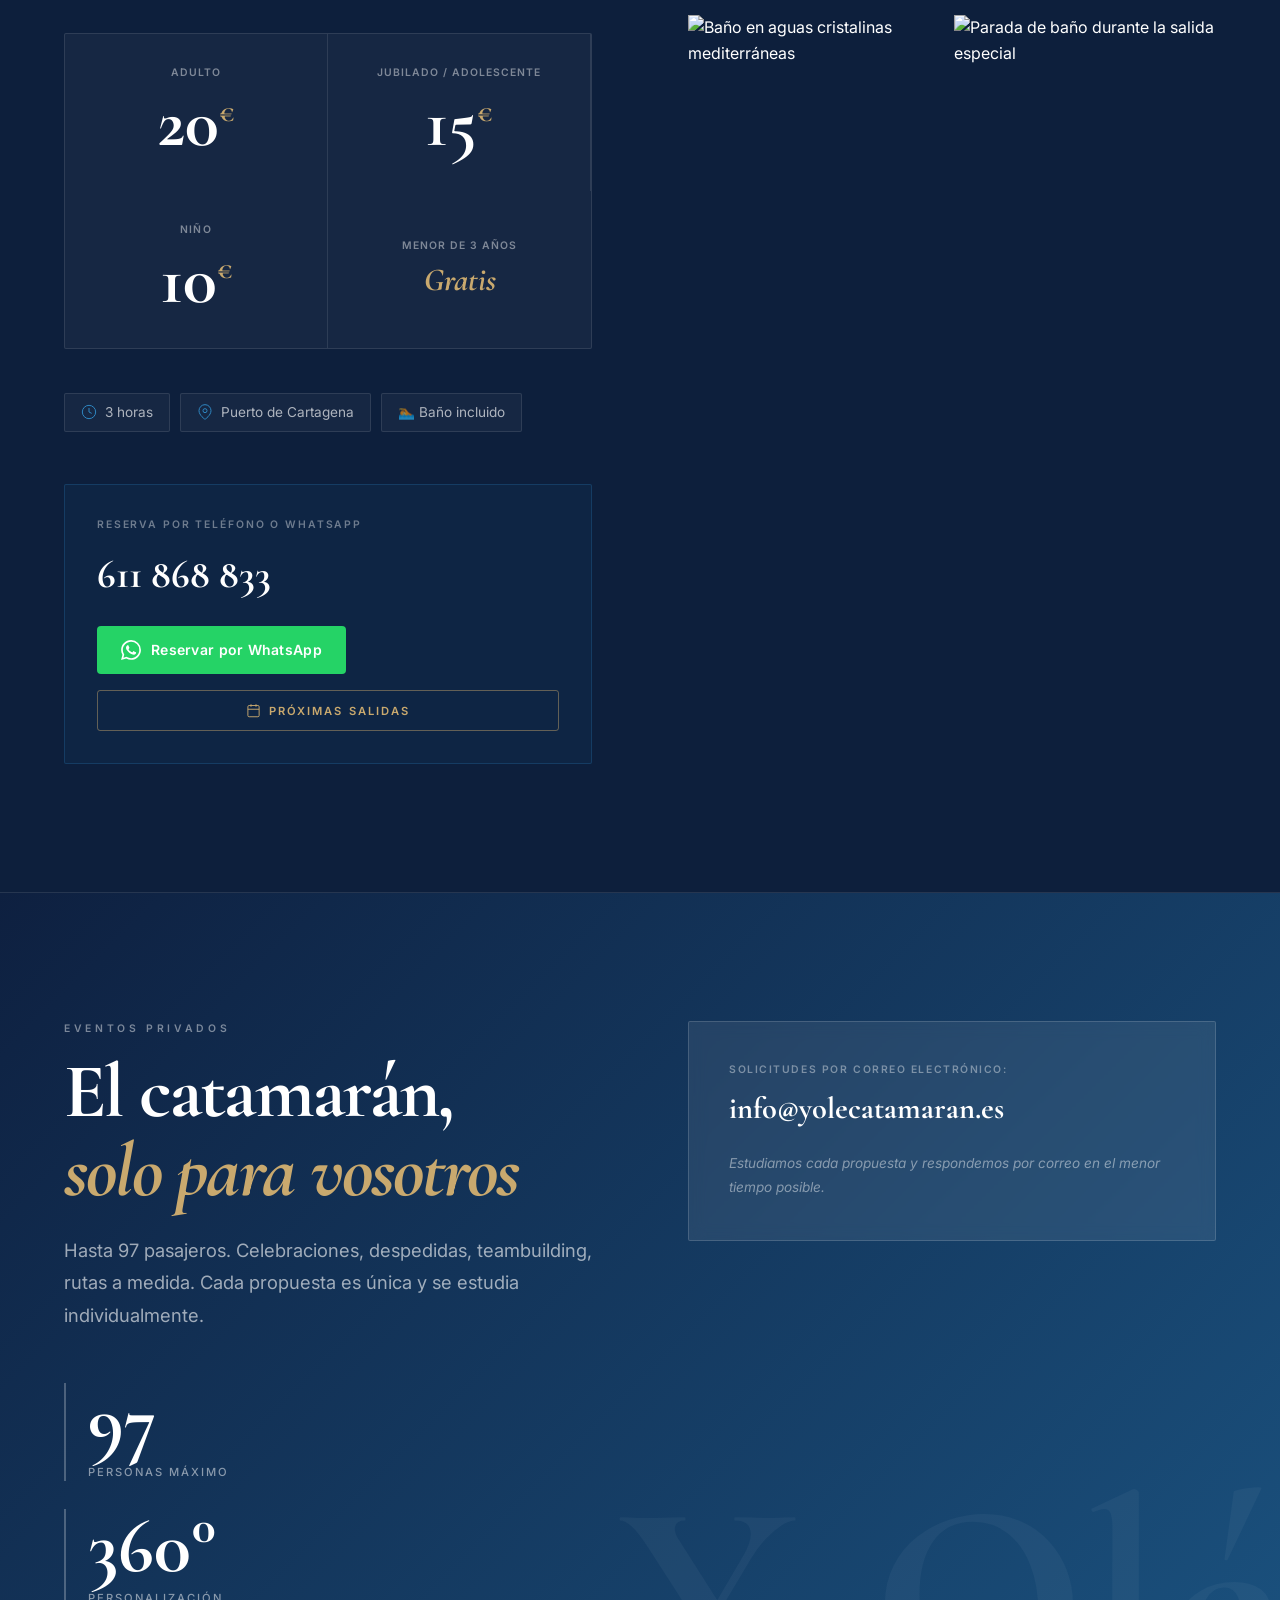
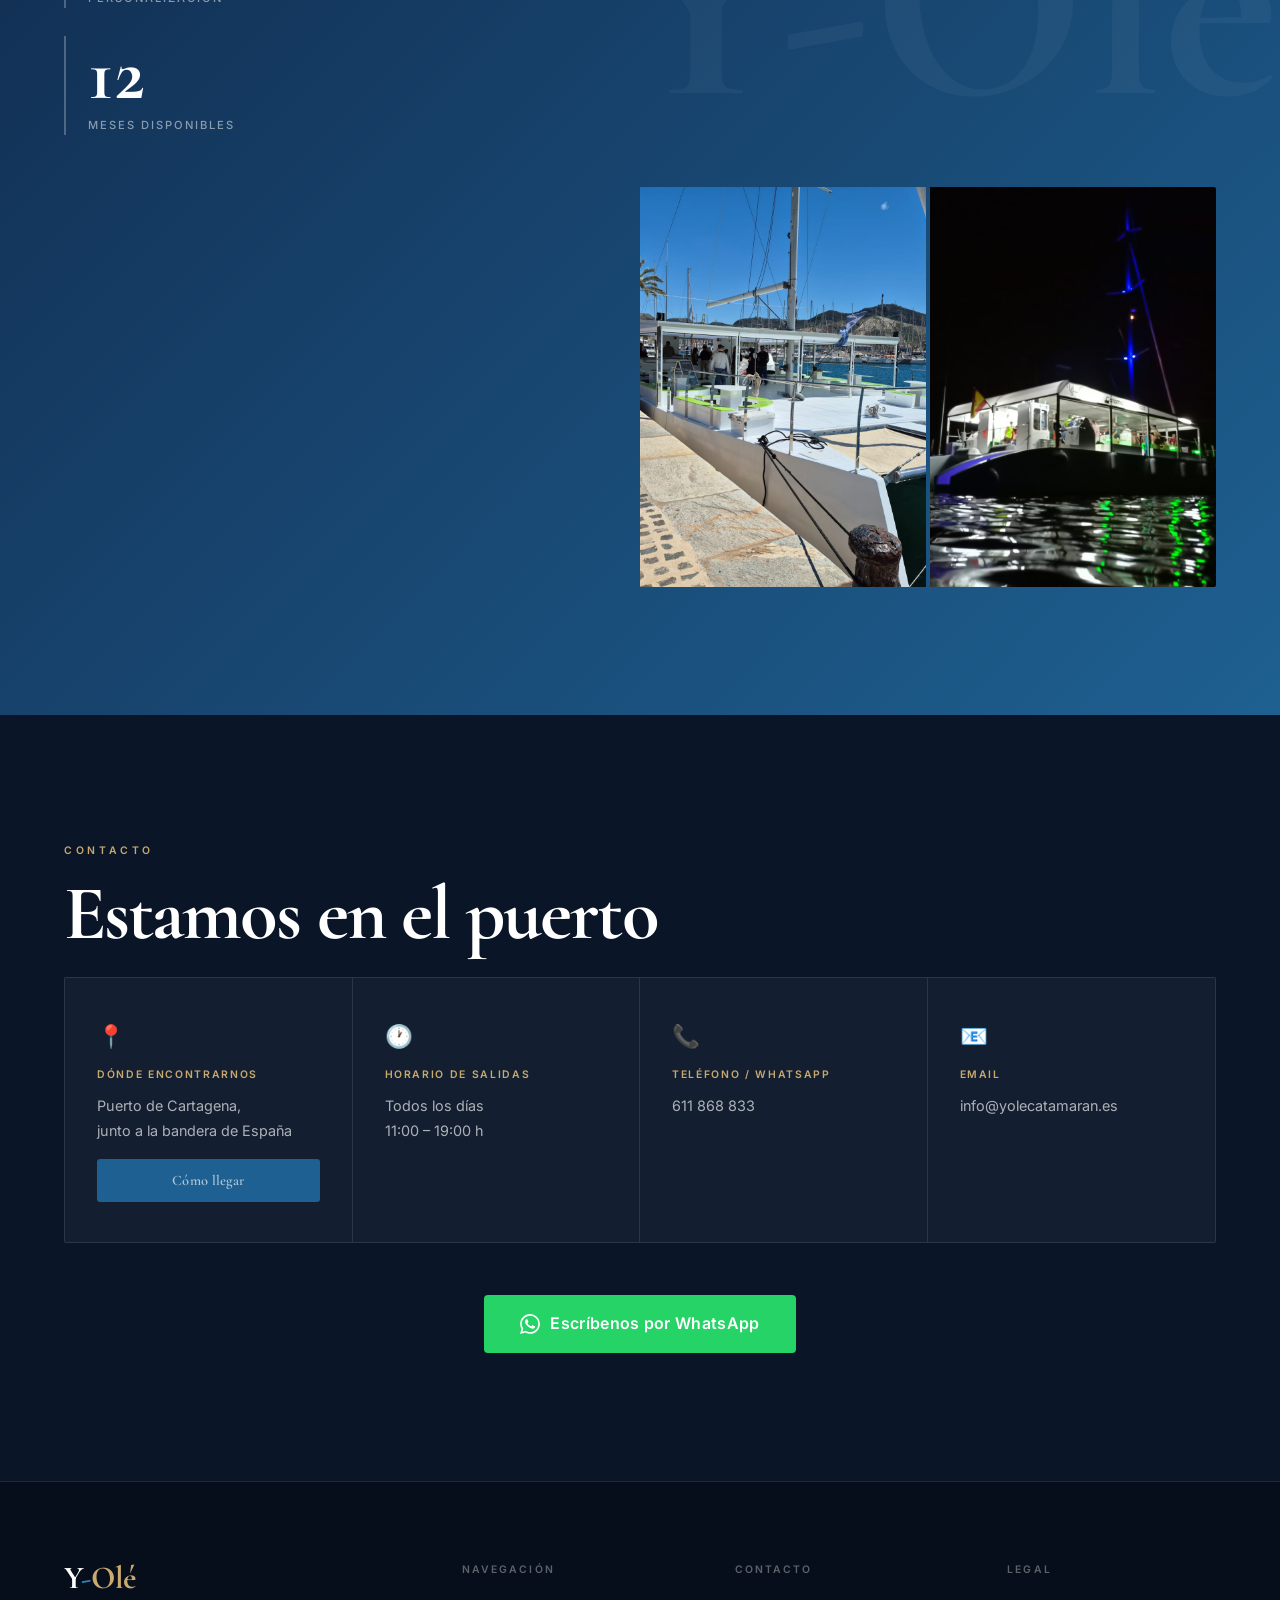
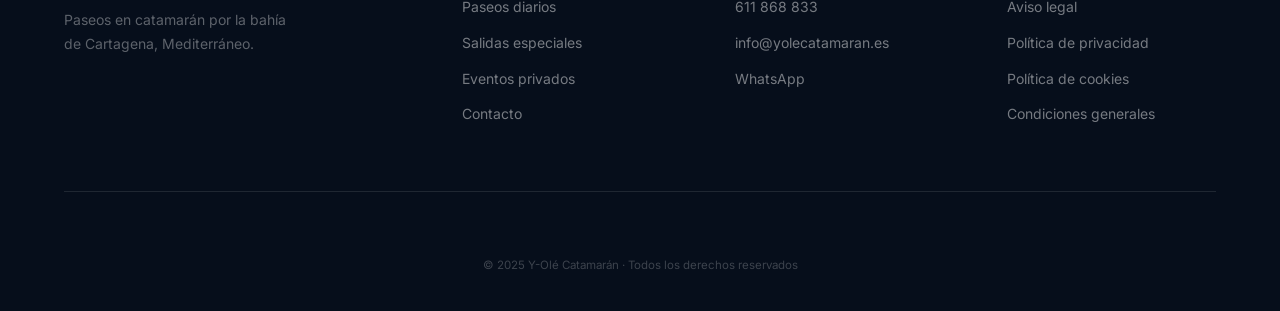
==== commit c440340d: "Modal 'Próximas salidas' con fetch CSV desde Google Sheets - Botón en sección Salidas Especiales abr" ====
--- a/index.html
+++ b/index.html
@@ -211,6 +211,10 @@
                                 </svg>
                                 <span data-i18n="btn.wa">Reservar por WhatsApp</span>
                             </a>
+                            <button class="btn-salidas" id="btnSalidas" type="button">
+                                <svg viewBox="0 0 24 24" fill="none" stroke="currentColor" stroke-width="1.5" aria-hidden="true"><rect x="3" y="4" width="18" height="18" rx="2"/><line x1="16" y1="2" x2="16" y2="6"/><line x1="8" y1="2" x2="8" y2="6"/><line x1="3" y1="10" x2="21" y2="10"/></svg>
+                                <span data-i18n="btn.salidas">Próximas salidas</span>
+                            </button>
                             <!--
                             ================================================================
                             SISTEMA DE RESERVA ONLINE — PENDIENTE DE INTEGRACIÓN
@@ -404,6 +408,25 @@
         </svg>
     </button>
 
+    <!-- ===== MODAL PRÓXIMAS SALIDAS ===== -->
+    <div class="salidas-modal" id="salidasModal" role="dialog" aria-modal="true" aria-labelledby="salidasModalTitle" hidden>
+        <div class="salidas-modal-backdrop" id="salidasModalBackdrop"></div>
+        <div class="salidas-modal-box">
+            <div class="salidas-modal-header">
+                <h3 class="salidas-modal-title" id="salidasModalTitle" data-i18n="modal.title">Próximas salidas</h3>
+                <button class="salidas-modal-close" id="salidasModalClose" aria-label="Cerrar" data-i18n-aria="modal.close">
+                    <svg viewBox="0 0 24 24" fill="none" stroke="currentColor" stroke-width="2" aria-hidden="true">
+                        <line x1="18" y1="6" x2="6" y2="18"/><line x1="6" y1="6" x2="18" y2="18"/>
+                    </svg>
+                </button>
+            </div>
+            <div class="salidas-modal-body">
+                <div class="salidas-list" id="salidasList"></div>
+                <p class="salidas-modal-note" data-i18n="modal.note">El pago se realiza en caseta antes de embarcar.</p>
+            </div>
+        </div>
+    </div>
+
     <script src="script.js"></script>
 </body>
 </html>
--- a/style.css
+++ b/style.css
@@ -942,6 +942,157 @@
 }
 .scroll-top:hover { background: var(--ocean-mid); }
 .scroll-top svg { width: 18px; height: 18px; }
+
+/* --- BTN SALIDAS -------------------------------------- */
+.btn-salidas {
+    display: inline-flex;
+    align-items: center;
+    gap: 8px;
+    margin-top: 16px;
+    padding: 12px 22px;
+    border: 1px solid rgba(201,169,110,0.45);
+    border-radius: 3px;
+    font-family: var(--f-sans);
+    font-size: 0.7rem;
+    font-weight: 600;
+    letter-spacing: 0.18em;
+    text-transform: uppercase;
+    color: var(--gold);
+    transition: background 0.25s, border-color 0.25s, color 0.25s;
+    width: 100%;
+    justify-content: center;
+}
+.btn-salidas:hover {
+    background: rgba(201,169,110,0.1);
+    border-color: var(--gold);
+    color: var(--gold-light);
+}
+.btn-salidas svg { width: 15px; height: 15px; flex-shrink: 0; }
+
+/* --- SALIDAS MODAL ------------------------------------ */
+.salidas-modal {
+    position: fixed;
+    inset: 0;
+    z-index: 400;
+    display: flex;
+    align-items: center;
+    justify-content: center;
+    padding: 20px;
+}
+.salidas-modal[hidden] { display: none; }
+.salidas-modal-backdrop {
+    position: absolute;
+    inset: 0;
+    background: rgba(5,12,24,0.88);
+    backdrop-filter: blur(8px);
+    -webkit-backdrop-filter: blur(8px);
+}
+.salidas-modal-box {
+    position: relative;
+    z-index: 1;
+    background: var(--navy-mid);
+    border: 1px solid var(--border);
+    border-radius: 4px;
+    width: 100%;
+    max-width: 520px;
+    max-height: 82vh;
+    display: flex;
+    flex-direction: column;
+    overflow: hidden;
+    box-shadow: 0 32px 80px rgba(0,0,0,0.65);
+    animation: modal-in 0.28s var(--ease) both;
+}
+@keyframes modal-in {
+    from { opacity: 0; transform: translateY(18px) scale(0.97); }
+    to   { opacity: 1; transform: none; }
+}
+.salidas-modal-header {
+    display: flex;
+    align-items: center;
+    justify-content: space-between;
+    padding: 22px 28px 18px;
+    border-bottom: 1px solid var(--border);
+    flex-shrink: 0;
+}
+.salidas-modal-title {
+    font-family: var(--f-serif);
+    font-size: 1.5rem;
+    font-weight: 700;
+    color: var(--white);
+    letter-spacing: -0.02em;
+}
+.salidas-modal-close {
+    width: 32px;
+    height: 32px;
+    display: flex;
+    align-items: center;
+    justify-content: center;
+    color: rgba(255,255,255,0.4);
+    border-radius: 2px;
+    transition: color 0.2s, background 0.2s;
+    flex-shrink: 0;
+}
+.salidas-modal-close:hover { color: var(--white); background: rgba(255,255,255,0.07); }
+.salidas-modal-close svg { width: 18px; height: 18px; }
+.salidas-modal-body {
+    overflow-y: auto;
+    padding: 20px 28px 28px;
+    flex: 1;
+    display: flex;
+    flex-direction: column;
+    gap: 0;
+}
+.salidas-list { display: flex; flex-direction: column; gap: 8px; margin-bottom: 20px; }
+.salida-row {
+    display: flex;
+    align-items: center;
+    justify-content: space-between;
+    gap: 16px;
+    padding: 15px 18px;
+    border: 1px solid var(--border);
+    border-radius: 2px;
+    background: var(--border-mid);
+    transition: background 0.2s;
+}
+.salida-row:hover { background: rgba(30,96,145,0.14); }
+.salida-info { display: flex; flex-direction: column; gap: 3px; }
+.salida-fecha {
+    font-family: var(--f-serif);
+    font-size: 1.05rem;
+    font-weight: 600;
+    color: var(--white);
+}
+.salida-hora {
+    font-size: 0.75rem;
+    color: rgba(255,255,255,0.45);
+    letter-spacing: 0.06em;
+}
+.salida-plazas {
+    font-size: 0.72rem;
+    font-weight: 700;
+    letter-spacing: 0.1em;
+    text-align: right;
+    white-space: nowrap;
+    text-transform: uppercase;
+}
+.salida-plazas--ok   { color: var(--gold); }
+.salida-plazas--sold { color: #e05c5c; }
+.salidas-status {
+    text-align: center;
+    font-size: 0.875rem;
+    color: rgba(255,255,255,0.38);
+    padding: 32px 0;
+}
+.salidas-modal-note {
+    font-size: 0.75rem;
+    color: rgba(255,255,255,0.32);
+    line-height: 1.7;
+    text-align: center;
+    font-style: italic;
+    border-top: 1px solid var(--border);
+    padding-top: 16px;
+    margin-top: auto;
+}
 
 /* --- SCROLL ANIMATIONS -------------------------------- */
 [data-animate] {
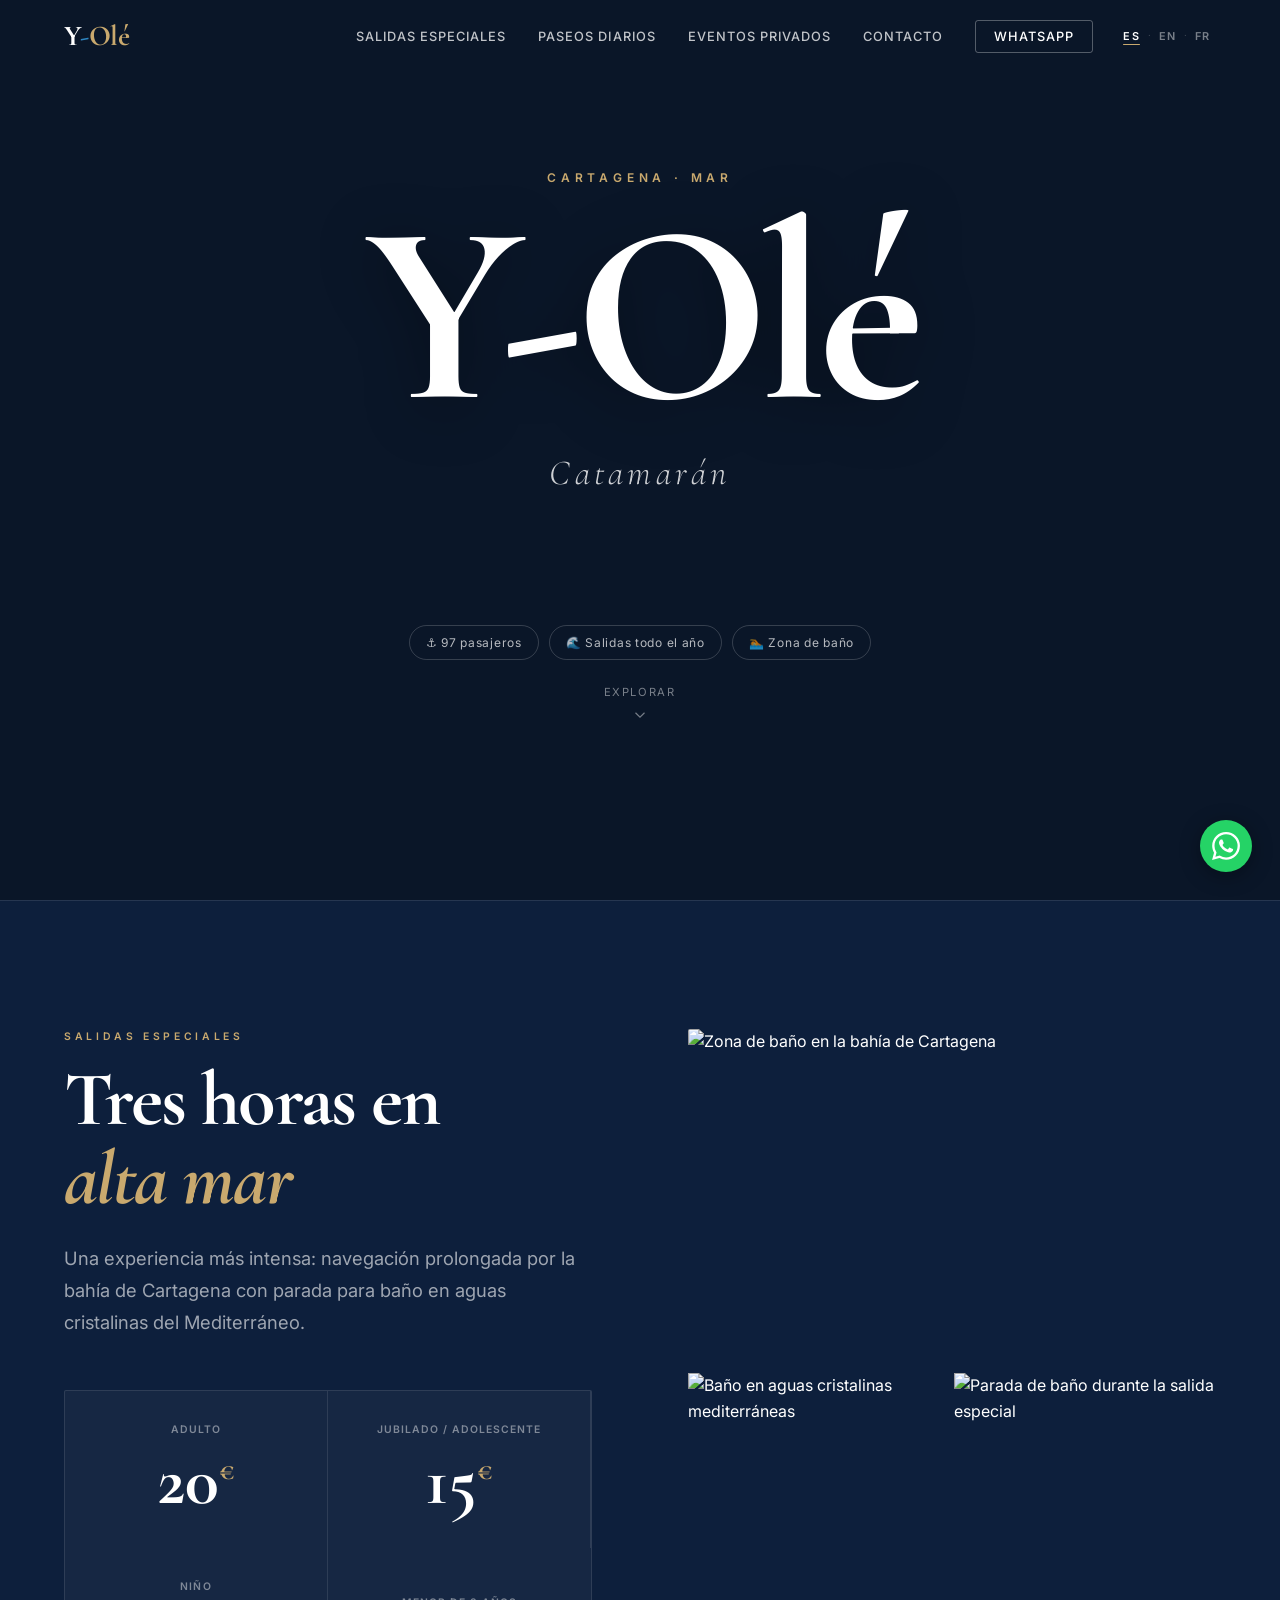
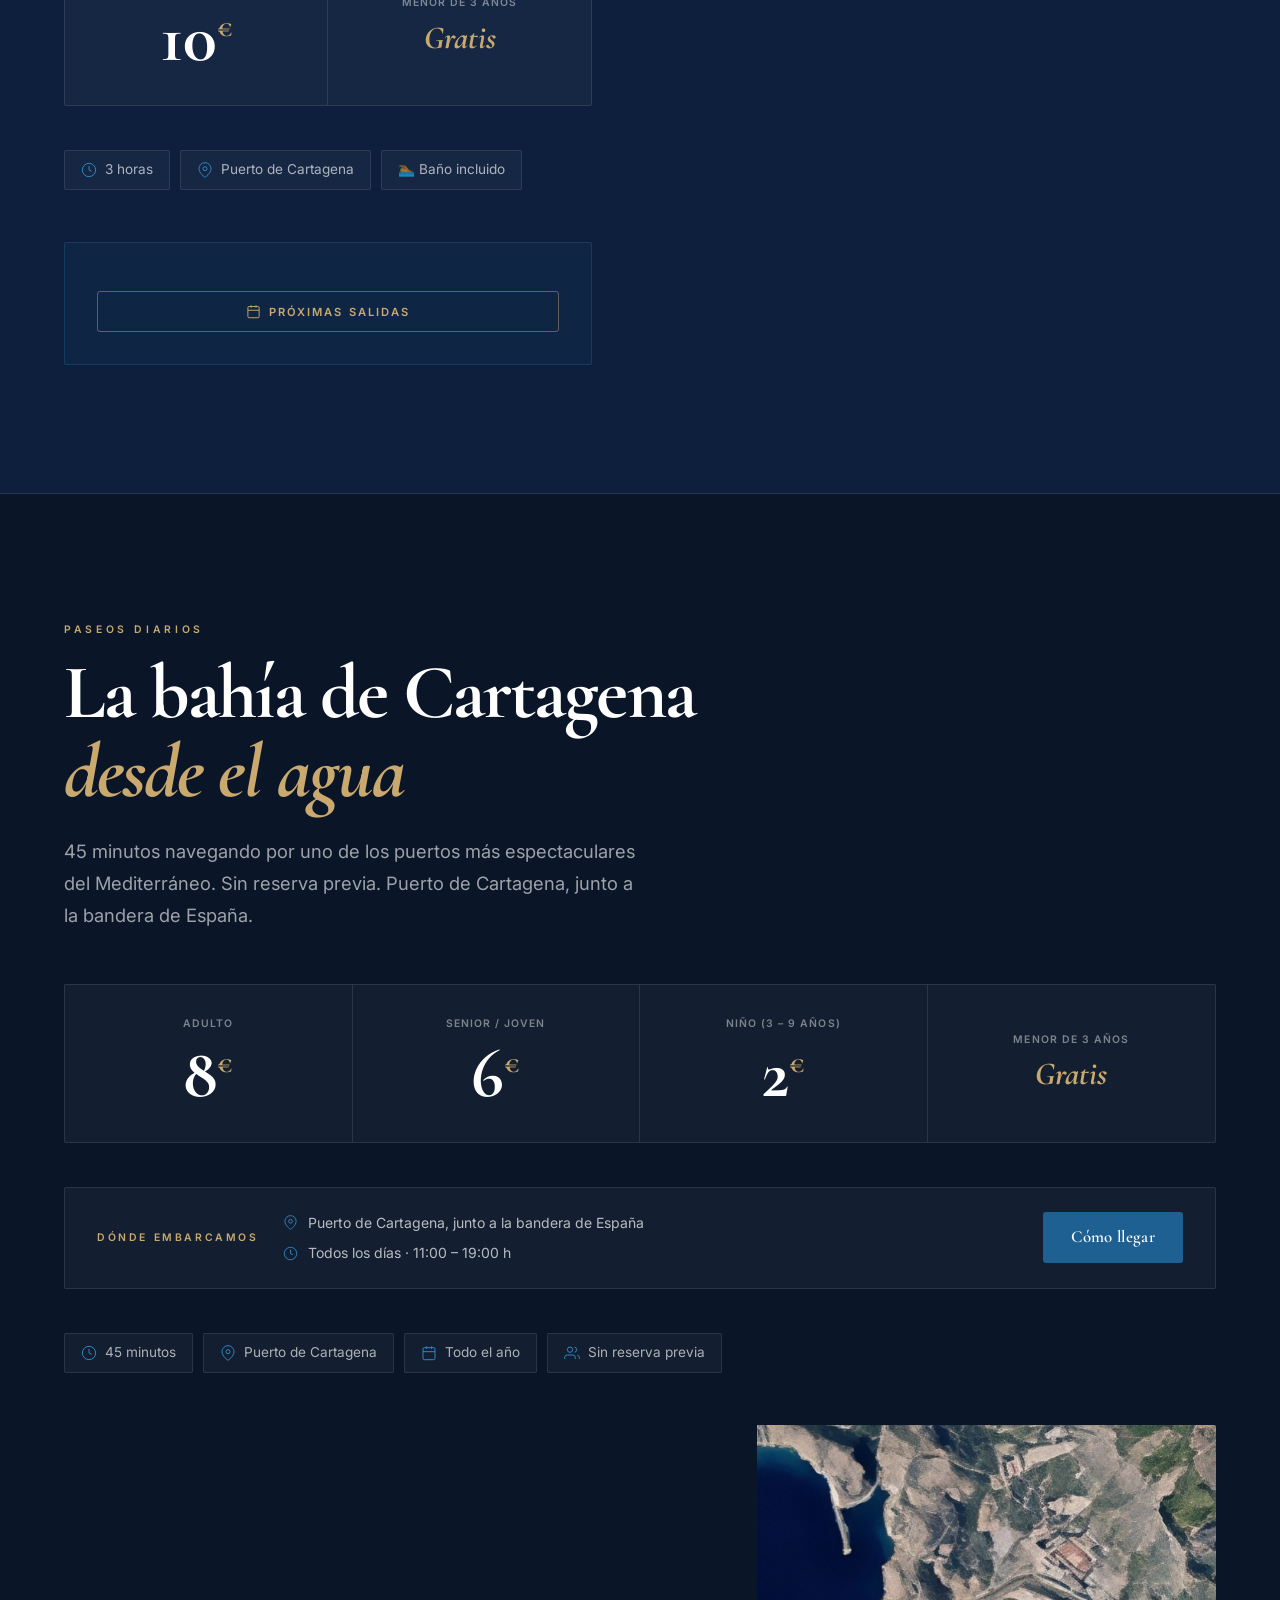
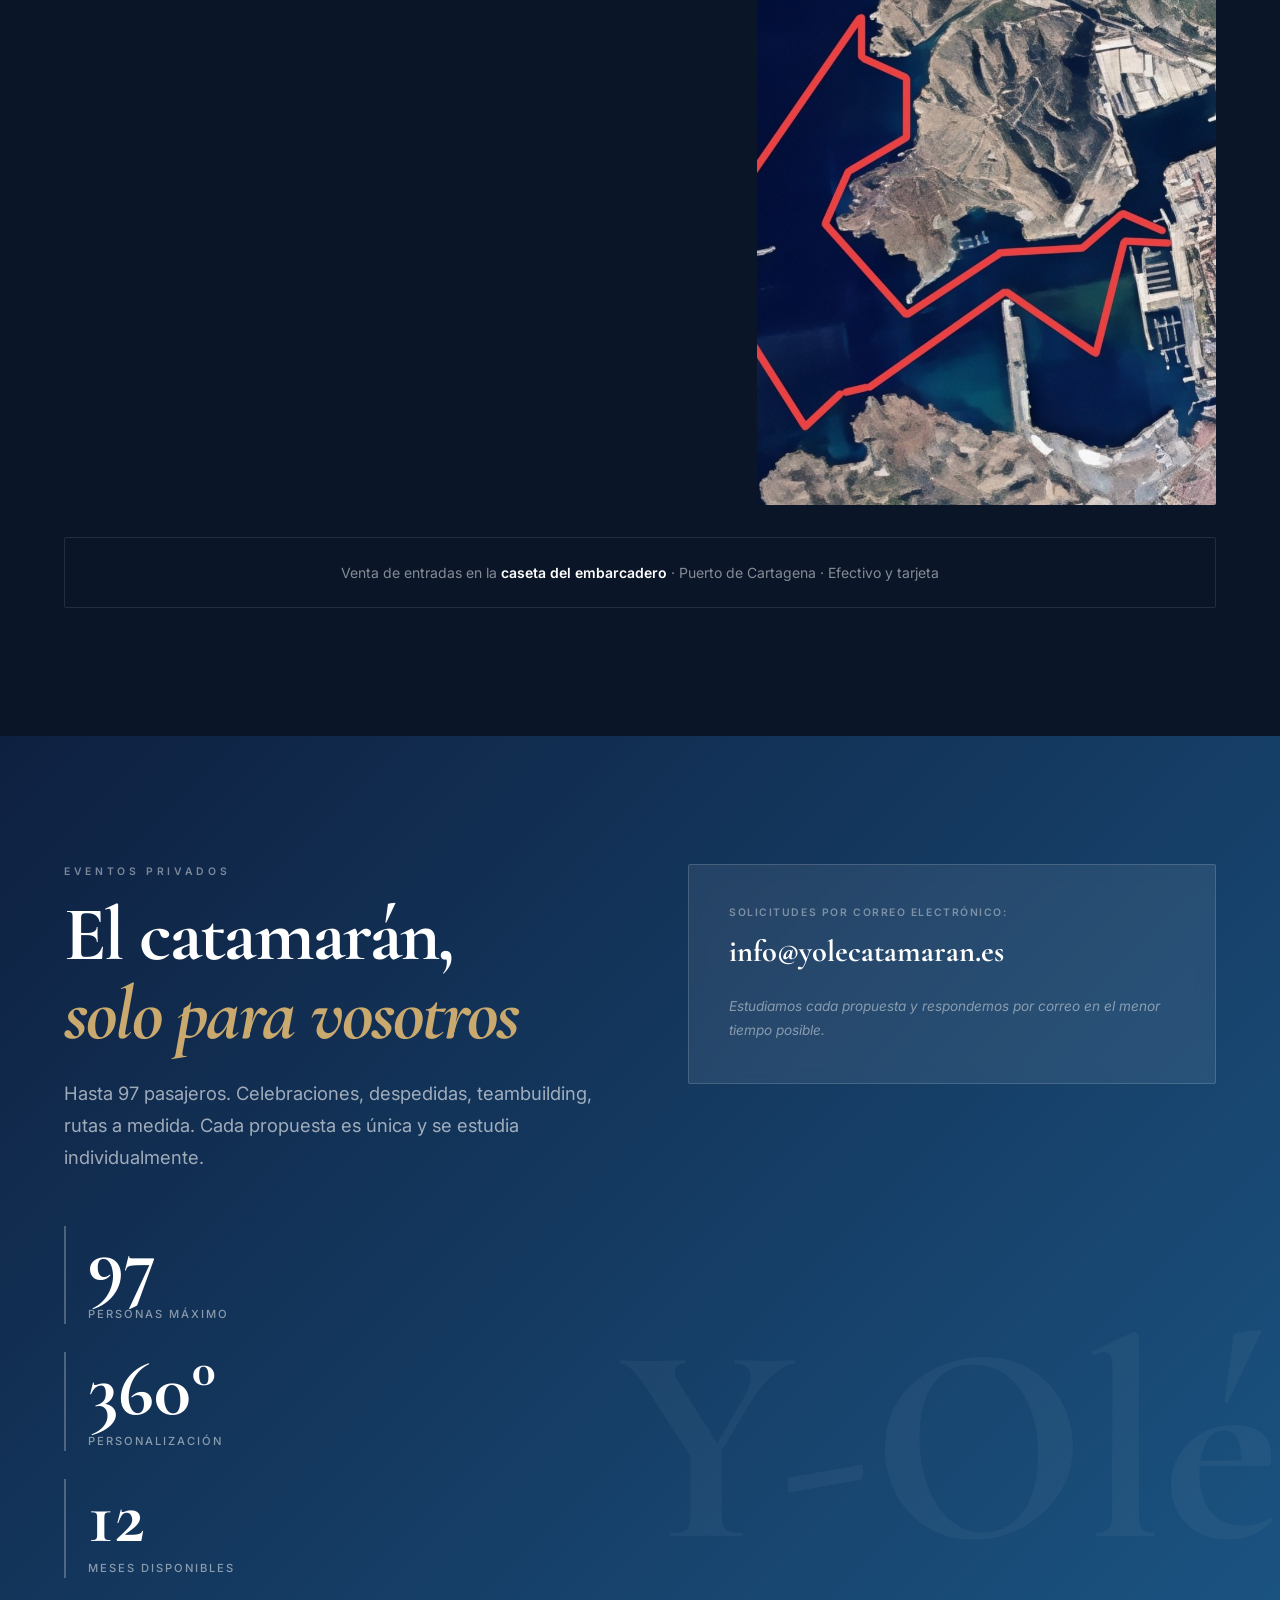
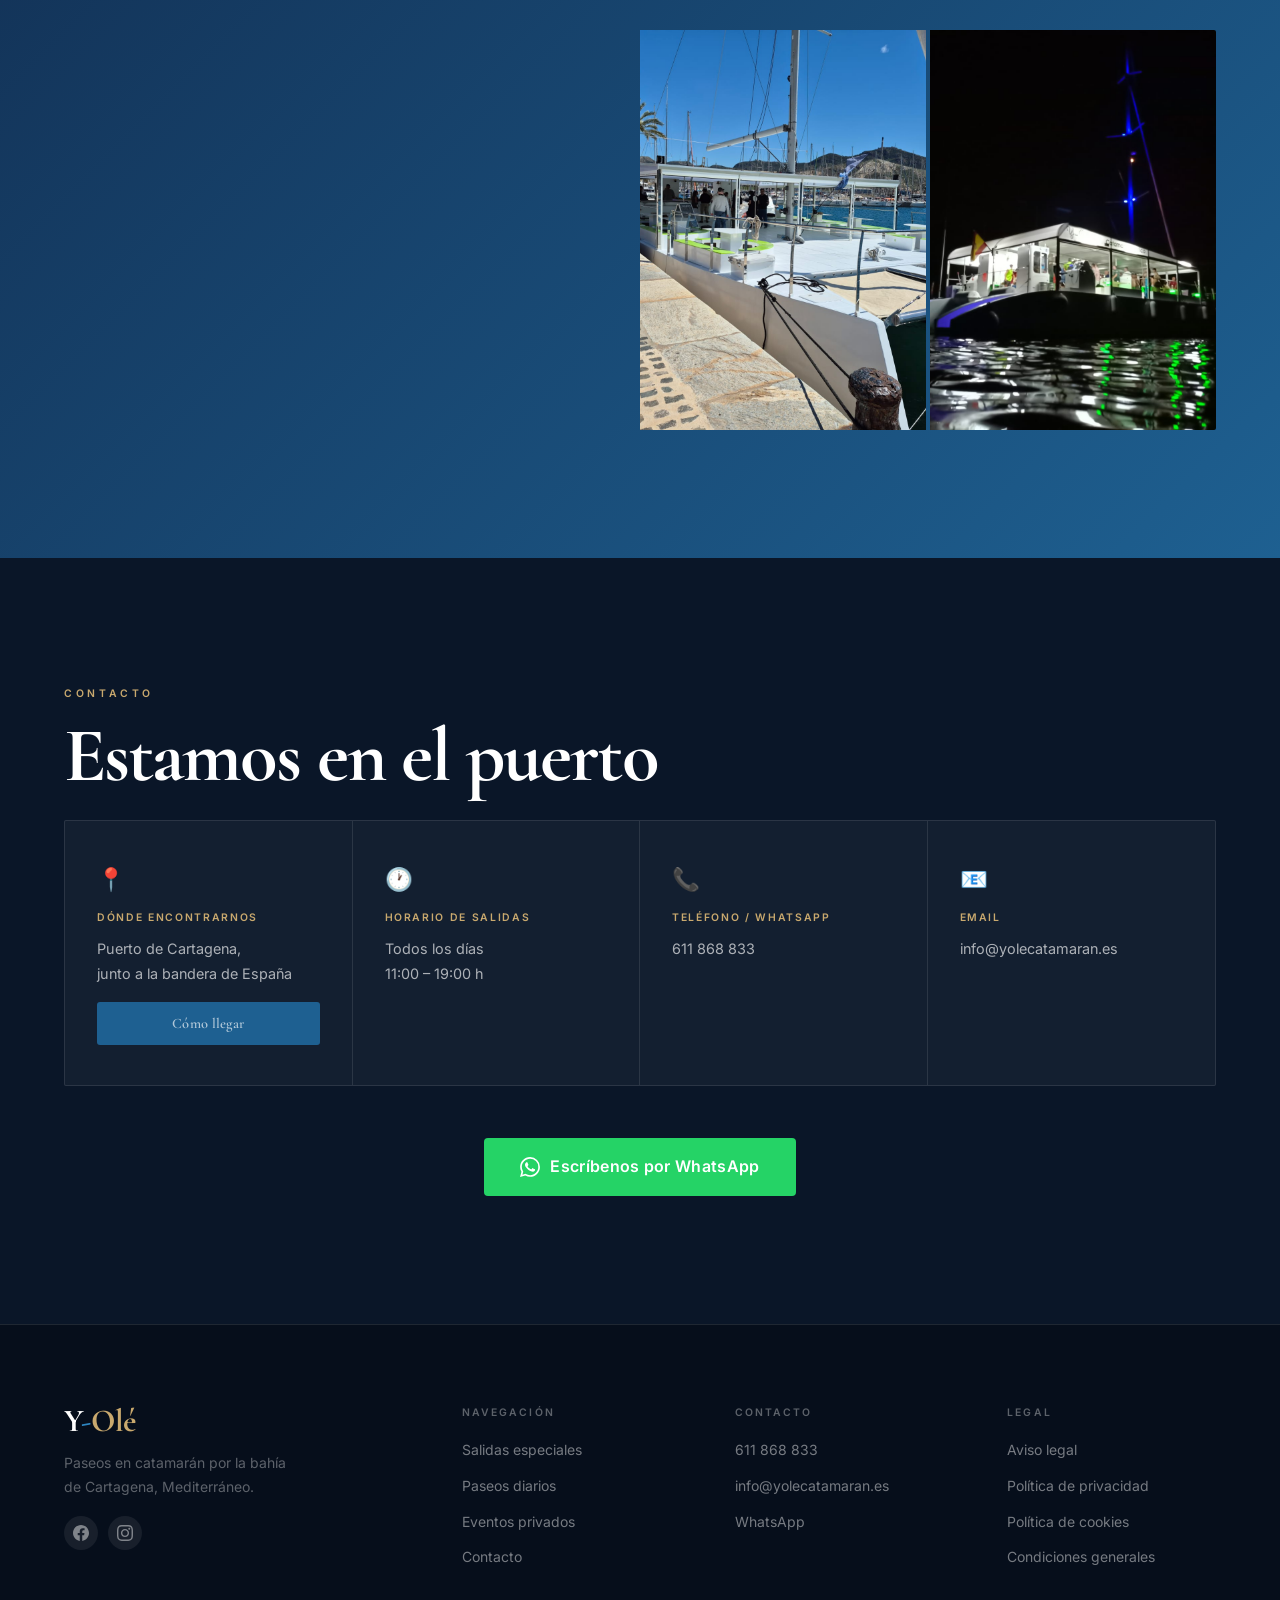
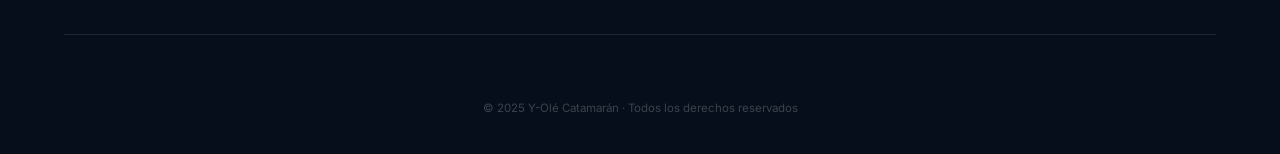
==== commit 2fcdb8e5: "5 mejoras: orden secciones, botón WA flotante, mensaje modal limpio, iconos RRSS footer - SALIDAS ES" ====
--- a/index.html
+++ b/index.html
@@ -12,7 +12,7 @@
     <link rel="preconnect" href="https://fonts.googleapis.com">
     <link rel="preconnect" href="https://fonts.gstatic.com" crossorigin>
     <link href="https://fonts.googleapis.com/css2?family=Cormorant+Garamond:ital,wght@0,300;0,400;0,600;0,700;1,400;1,600;1,700&family=Inter:wght@300;400;500;600&display=swap" rel="stylesheet">
-    <link rel="stylesheet" href="style.css?v=4">
+    <link rel="stylesheet" href="style.css?v=5">
 </head>
 <body>
 
@@ -23,8 +23,8 @@
                 <span class="logo-y">Y</span><span class="logo-dash">-</span><span class="logo-ole">Olé</span>
             </a>
             <ul class="nav-menu" id="navMenu">
+                <li><a href="#especiales" class="nav-link" data-i18n="nav.especiales">Salidas especiales</a></li>
                 <li><a href="#paseos" class="nav-link" data-i18n="nav.paseos">Paseos diarios</a></li>
-                <li><a href="#especiales" class="nav-link" data-i18n="nav.especiales">Salidas especiales</a></li>
                 <li><a href="#privados" class="nav-link" data-i18n="nav.privados">Eventos privados</a></li>
                 <li><a href="#contacto" class="nav-link" data-i18n="nav.contacto">Contacto</a></li>
                 <li>
@@ -64,7 +64,7 @@
                 <span class="hero-pill" data-i18n="hero.pill2">🌊 Salidas todo el año</span>
                 <span class="hero-pill" data-i18n="hero.pill3">🏊 Zona de baño</span>
             </div>
-            <a href="#paseos" class="hero-scroll-cta">
+            <a href="#especiales" class="hero-scroll-cta">
                 <span data-i18n="hero.cta">Explorar</span>
                 <svg viewBox="0 0 24 24" fill="none" stroke="currentColor" stroke-width="1.5" aria-hidden="true">
                     <polyline points="6 9 12 15 18 9"/>
@@ -74,88 +74,6 @@
     </section>
 
     <main>
-
-        <!-- ===== PASEOS DIARIOS ===== -->
-        <section id="paseos" class="section paseos">
-            <div class="container">
-                <div class="section-label" data-animate data-i18n="paseos.label">Paseos diarios</div>
-                <h2 class="section-title" data-animate data-delay="80" data-i18n-html="paseos.title">
-                    La bahía de Cartagena<br><em>desde el agua</em>
-                </h2>
-                <p class="section-lead" data-animate data-delay="160" data-i18n="paseos.lead">
-                    45 minutos navegando por uno de los puertos más espectaculares del Mediterráneo.
-                    Sin reserva previa. Puerto de Cartagena, junto a la bandera de España.
-                </p>
-
-                <div class="prices-band" data-animate data-delay="220">
-                    <div class="price-cell">
-                        <span class="pc-label" data-i18n="price.adult">Adulto</span>
-                        <span class="pc-amount">8<sup>€</sup></span>
-                    </div>
-                    <div class="price-cell">
-                        <span class="pc-label" data-i18n="price.senior">Senior / Joven</span>
-                        <span class="pc-amount">6<sup>€</sup></span>
-                    </div>
-                    <div class="price-cell">
-                        <span class="pc-label" data-i18n="price.child">Niño (3 – 9 años)</span>
-                        <span class="pc-amount">2<sup>€</sup></span>
-                    </div>
-                    <div class="price-cell">
-                        <span class="pc-label" data-i18n="price.under3">Menor de 3 años</span>
-                        <span class="pc-amount pc-free" data-i18n="price.free">Gratis</span>
-                    </div>
-                </div>
-
-                <div class="embarque-block" data-animate data-delay="250">
-                    <div class="embarque-label" data-i18n="embarque.label">Dónde embarcamos</div>
-                    <div class="embarque-info">
-                        <div class="embarque-row">
-                            <svg viewBox="0 0 24 24" fill="none" stroke="currentColor" stroke-width="1.5" aria-hidden="true"><path d="M21 10c0 7-9 13-9 13s-9-6-9-13a9 9 0 0 1 18 0z"/><circle cx="12" cy="10" r="3"/></svg>
-                            <span data-i18n="embarque.location">Puerto de Cartagena, junto a la bandera de España</span>
-                        </div>
-                        <div class="embarque-row">
-                            <svg viewBox="0 0 24 24" fill="none" stroke="currentColor" stroke-width="1.5" aria-hidden="true"><circle cx="12" cy="12" r="10"/><polyline points="12 6 12 12 16 14"/></svg>
-                            <span data-i18n="embarque.hours">Todos los días · 11:00 – 19:00 h</span>
-                        </div>
-                    </div>
-                    <a href="https://www.google.com/maps/search/Catamarán+Y-Olé+Cartagena" class="btn-directions" target="_blank" rel="noopener noreferrer" data-i18n="btn.directions">Cómo llegar</a>
-                </div>
-
-                <div class="meta-row" data-animate data-delay="280">
-                    <div class="meta-chip">
-                        <svg viewBox="0 0 24 24" fill="none" stroke="currentColor" stroke-width="1.5" aria-hidden="true"><circle cx="12" cy="12" r="10"/><polyline points="12 6 12 12 16 14"/></svg>
-                        <span data-i18n="chip.45min">45 minutos</span>
-                    </div>
-                    <div class="meta-chip">
-                        <svg viewBox="0 0 24 24" fill="none" stroke="currentColor" stroke-width="1.5" aria-hidden="true"><path d="M21 10c0 7-9 13-9 13s-9-6-9-13a9 9 0 0 1 18 0z"/><circle cx="12" cy="10" r="3"/></svg>
-                        <span data-i18n="chip.port">Puerto de Cartagena</span>
-                    </div>
-                    <div class="meta-chip">
-                        <svg viewBox="0 0 24 24" fill="none" stroke="currentColor" stroke-width="1.5" aria-hidden="true"><rect x="3" y="4" width="18" height="18" rx="2"/><line x1="16" y1="2" x2="16" y2="6"/><line x1="8" y1="2" x2="8" y2="6"/><line x1="3" y1="10" x2="21" y2="10"/></svg>
-                        <span data-i18n="chip.yearround">Todo el año</span>
-                    </div>
-                    <div class="meta-chip">
-                        <svg viewBox="0 0 24 24" fill="none" stroke="currentColor" stroke-width="1.5" aria-hidden="true"><path d="M17 21v-2a4 4 0 0 0-4-4H5a4 4 0 0 0-4 4v2"/><circle cx="9" cy="7" r="4"/><path d="M23 21v-2a4 4 0 0 0-3-3.87"/><path d="M16 3.13a4 4 0 0 1 0 7.75"/></svg>
-                        <span data-i18n="chip.noreserve">Sin reserva previa</span>
-                    </div>
-                </div>
-
-                <div class="paseos-media" data-animate data-delay="340">
-                    <div class="paseos-media-video">
-                        <video autoplay muted loop playsinline preload="metadata">
-                            <source src="video/hero45minutos.mp4" type="video/mp4">
-                        </video>
-                    </div>
-                    <div class="paseos-media-img">
-                        <img src="img/ruta45minutosaerea.jpg" alt="Vista aérea de la ruta de 45 minutos por la bahía de Cartagena" loading="lazy">
-                    </div>
-                </div>
-
-                <p class="paseos-footer-note" data-animate data-i18n-html="paseos.note">
-                    Venta de entradas en la <strong>caseta del embarcadero</strong> · Puerto de Cartagena · Efectivo y tarjeta
-                </p>
-            </div>
-        </section>
 
         <!-- ===== SALIDAS ESPECIALES ===== -->
         <section id="especiales" class="section especiales">
@@ -203,14 +121,6 @@
                         </div>
 
                         <div class="reserva-card" data-animate data-delay="320">
-                            <p class="reserva-label" data-i18n="reserva.label">Reserva por teléfono o WhatsApp</p>
-                            <a href="tel:+34611868833" class="reserva-phone">611 868 833</a>
-                            <a href="https://wa.me/34611868833" class="btn-wa" target="_blank" rel="noopener noreferrer">
-                                <svg viewBox="0 0 24 24" fill="currentColor" aria-hidden="true">
-                                    <path d="M17.472 14.382c-.297-.149-1.758-.867-2.03-.967-.273-.099-.471-.148-.67.15-.197.297-.767.966-.94 1.164-.173.199-.347.223-.644.075-.297-.15-1.255-.463-2.39-1.475-.883-.788-1.48-1.761-1.653-2.059-.173-.297-.018-.458.13-.606.134-.133.298-.347.446-.52.149-.174.198-.298.298-.497.099-.198.05-.371-.025-.52-.075-.149-.669-1.612-.916-2.207-.242-.579-.487-.5-.669-.51-.173-.008-.371-.01-.57-.01-.198 0-.52.074-.792.372-.272.297-1.04 1.016-1.04 2.479 0 1.462 1.065 2.875 1.213 3.074.149.198 2.096 3.2 5.077 4.487.709.306 1.262.489 1.694.625.712.227 1.36.195 1.871.118.571-.085 1.758-.719 2.006-1.413.248-.694.248-1.289.173-1.413-.074-.124-.272-.198-.57-.347m-5.421 7.403h-.004a9.87 9.87 0 0 1-5.031-1.378l-.361-.214-3.741.982.998-3.648-.235-.374a9.86 9.86 0 0 1-1.51-5.26c.001-5.45 4.436-9.884 9.888-9.884 2.64 0 5.122 1.03 6.988 2.898a9.825 9.825 0 0 1 2.893 6.994c-.003 5.45-4.437 9.884-9.885 9.884m8.413-18.297A11.815 11.815 0 0 0 12.05 0C5.495 0 .16 5.335.157 11.892c0 2.096.547 4.142 1.588 5.945L.057 24l6.305-1.654a11.882 11.882 0 0 0 5.683 1.448h.005c6.554 0 11.89-5.335 11.893-11.893a11.821 11.821 0 0 0-3.48-8.413Z"/>
-                                </svg>
-                                <span data-i18n="btn.wa">Reservar por WhatsApp</span>
-                            </a>
                             <button class="btn-salidas" id="btnSalidas" type="button">
                                 <svg viewBox="0 0 24 24" fill="none" stroke="currentColor" stroke-width="1.5" aria-hidden="true"><rect x="3" y="4" width="18" height="18" rx="2"/><line x1="16" y1="2" x2="16" y2="6"/><line x1="8" y1="2" x2="8" y2="6"/><line x1="3" y1="10" x2="21" y2="10"/></svg>
                                 <span data-i18n="btn.salidas">Próximas salidas</span>
@@ -259,6 +169,88 @@
                         </div>
                     </div>
                 </div>
+            </div>
+        </section>
+
+        <!-- ===== PASEOS DIARIOS ===== -->
+        <section id="paseos" class="section paseos">
+            <div class="container">
+                <div class="section-label" data-animate data-i18n="paseos.label">Paseos diarios</div>
+                <h2 class="section-title" data-animate data-delay="80" data-i18n-html="paseos.title">
+                    La bahía de Cartagena<br><em>desde el agua</em>
+                </h2>
+                <p class="section-lead" data-animate data-delay="160" data-i18n="paseos.lead">
+                    45 minutos navegando por uno de los puertos más espectaculares del Mediterráneo.
+                    Sin reserva previa. Puerto de Cartagena, junto a la bandera de España.
+                </p>
+
+                <div class="prices-band" data-animate data-delay="220">
+                    <div class="price-cell">
+                        <span class="pc-label" data-i18n="price.adult">Adulto</span>
+                        <span class="pc-amount">8<sup>€</sup></span>
+                    </div>
+                    <div class="price-cell">
+                        <span class="pc-label" data-i18n="price.senior">Senior / Joven</span>
+                        <span class="pc-amount">6<sup>€</sup></span>
+                    </div>
+                    <div class="price-cell">
+                        <span class="pc-label" data-i18n="price.child">Niño (3 – 9 años)</span>
+                        <span class="pc-amount">2<sup>€</sup></span>
+                    </div>
+                    <div class="price-cell">
+                        <span class="pc-label" data-i18n="price.under3">Menor de 3 años</span>
+                        <span class="pc-amount pc-free" data-i18n="price.free">Gratis</span>
+                    </div>
+                </div>
+
+                <div class="embarque-block" data-animate data-delay="250">
+                    <div class="embarque-label" data-i18n="embarque.label">Dónde embarcamos</div>
+                    <div class="embarque-info">
+                        <div class="embarque-row">
+                            <svg viewBox="0 0 24 24" fill="none" stroke="currentColor" stroke-width="1.5" aria-hidden="true"><path d="M21 10c0 7-9 13-9 13s-9-6-9-13a9 9 0 0 1 18 0z"/><circle cx="12" cy="10" r="3"/></svg>
+                            <span data-i18n="embarque.location">Puerto de Cartagena, junto a la bandera de España</span>
+                        </div>
+                        <div class="embarque-row">
+                            <svg viewBox="0 0 24 24" fill="none" stroke="currentColor" stroke-width="1.5" aria-hidden="true"><circle cx="12" cy="12" r="10"/><polyline points="12 6 12 12 16 14"/></svg>
+                            <span data-i18n="embarque.hours">Todos los días · 11:00 – 19:00 h</span>
+                        </div>
+                    </div>
+                    <a href="https://www.google.com/maps/search/Catamarán+Y-Olé+Cartagena" class="btn-directions" target="_blank" rel="noopener noreferrer" data-i18n="btn.directions">Cómo llegar</a>
+                </div>
+
+                <div class="meta-row" data-animate data-delay="280">
+                    <div class="meta-chip">
+                        <svg viewBox="0 0 24 24" fill="none" stroke="currentColor" stroke-width="1.5" aria-hidden="true"><circle cx="12" cy="12" r="10"/><polyline points="12 6 12 12 16 14"/></svg>
+                        <span data-i18n="chip.45min">45 minutos</span>
+                    </div>
+                    <div class="meta-chip">
+                        <svg viewBox="0 0 24 24" fill="none" stroke="currentColor" stroke-width="1.5" aria-hidden="true"><path d="M21 10c0 7-9 13-9 13s-9-6-9-13a9 9 0 0 1 18 0z"/><circle cx="12" cy="10" r="3"/></svg>
+                        <span data-i18n="chip.port">Puerto de Cartagena</span>
+                    </div>
+                    <div class="meta-chip">
+                        <svg viewBox="0 0 24 24" fill="none" stroke="currentColor" stroke-width="1.5" aria-hidden="true"><rect x="3" y="4" width="18" height="18" rx="2"/><line x1="16" y1="2" x2="16" y2="6"/><line x1="8" y1="2" x2="8" y2="6"/><line x1="3" y1="10" x2="21" y2="10"/></svg>
+                        <span data-i18n="chip.yearround">Todo el año</span>
+                    </div>
+                    <div class="meta-chip">
+                        <svg viewBox="0 0 24 24" fill="none" stroke="currentColor" stroke-width="1.5" aria-hidden="true"><path d="M17 21v-2a4 4 0 0 0-4-4H5a4 4 0 0 0-4 4v2"/><circle cx="9" cy="7" r="4"/><path d="M23 21v-2a4 4 0 0 0-3-3.87"/><path d="M16 3.13a4 4 0 0 1 0 7.75"/></svg>
+                        <span data-i18n="chip.noreserve">Sin reserva previa</span>
+                    </div>
+                </div>
+
+                <div class="paseos-media" data-animate data-delay="340">
+                    <div class="paseos-media-video">
+                        <video autoplay muted loop playsinline preload="metadata">
+                            <source src="video/hero45minutos.mp4" type="video/mp4">
+                        </video>
+                    </div>
+                    <div class="paseos-media-img">
+                        <img src="img/ruta45minutosaerea.jpg" alt="Vista aérea de la ruta de 45 minutos por la bahía de Cartagena" loading="lazy">
+                    </div>
+                </div>
+
+                <p class="paseos-footer-note" data-animate data-i18n-html="paseos.note">
+                    Venta de entradas en la <strong>caseta del embarcadero</strong> · Puerto de Cartagena · Efectivo y tarjeta
+                </p>
             </div>
         </section>
 
@@ -368,12 +360,24 @@
                         <span class="logo-y">Y</span><span class="logo-dash">-</span><span class="logo-ole">Olé</span>
                     </div>
                     <p data-i18n-html="footer.brand">Paseos en catamarán por la bahía<br>de Cartagena, Mediterráneo.</p>
+                    <div class="footer-social">
+                        <a href="https://www.facebook.com/share/1DeHzrm9xJ/" target="_blank" rel="noopener noreferrer" aria-label="Facebook">
+                            <svg viewBox="0 0 24 24" fill="currentColor" aria-hidden="true">
+                                <path d="M24 12.073c0-6.627-5.373-12-12-12s-12 5.373-12 12c0 5.99 4.388 10.954 10.125 11.854v-8.385H7.078v-3.47h3.047V9.43c0-3.007 1.792-4.669 4.533-4.669 1.312 0 2.686.235 2.686.235v2.953H15.83c-1.491 0-1.956.925-1.956 1.874v2.25h3.328l-.532 3.47h-2.796v8.385C19.612 23.027 24 18.062 24 12.073z"/>
+                            </svg>
+                        </a>
+                        <a href="https://www.instagram.com/catamaran.yole?igsh=MmhlYXd6cDM3YW1u" target="_blank" rel="noopener noreferrer" aria-label="Instagram">
+                            <svg viewBox="0 0 24 24" fill="currentColor" aria-hidden="true">
+                                <path d="M12 2.163c3.204 0 3.584.012 4.85.07 3.252.148 4.771 1.691 4.919 4.919.058 1.265.069 1.645.069 4.849 0 3.205-.012 3.584-.069 4.849-.149 3.225-1.664 4.771-4.919 4.919-1.266.058-1.644.07-4.85.07-3.204 0-3.584-.012-4.849-.07-3.26-.149-4.771-1.699-4.919-4.92-.058-1.265-.07-1.644-.07-4.849 0-3.204.013-3.583.07-4.849.149-3.227 1.664-4.771 4.919-4.919 1.266-.057 1.645-.069 4.849-.069zm0-2.163c-3.259 0-3.667.014-4.947.072-4.358.2-6.78 2.618-6.98 6.98-.059 1.281-.073 1.689-.073 4.948 0 3.259.014 3.668.072 4.948.2 4.358 2.618 6.78 6.98 6.98 1.281.058 1.689.072 4.948.072 3.259 0 3.668-.014 4.948-.072 4.354-.2 6.782-2.618 6.979-6.98.059-1.28.073-1.689.073-4.948 0-3.259-.014-3.667-.072-4.947-.196-4.354-2.617-6.78-6.979-6.98-1.281-.059-1.69-.073-4.949-.073zm0 5.838c-3.403 0-6.162 2.759-6.162 6.162s2.759 6.163 6.162 6.163 6.162-2.759 6.162-6.163c0-3.403-2.759-6.162-6.162-6.162zm0 10.162c-2.209 0-4-1.79-4-4 0-2.209 1.791-4 4-4s4 1.791 4 4c0 2.21-1.791 4-4 4zm6.406-11.845c-.796 0-1.441.645-1.441 1.44s.645 1.44 1.441 1.44c.795 0 1.439-.645 1.439-1.44s-.644-1.44-1.439-1.44z"/>
+                            </svg>
+                        </a>
+                    </div>
                 </div>
                 <div class="footer-col">
                     <h4 data-i18n="footer.nav">Navegación</h4>
                     <ul>
+                        <li><a href="#especiales" data-i18n="nav.especiales">Salidas especiales</a></li>
                         <li><a href="#paseos" data-i18n="nav.paseos">Paseos diarios</a></li>
-                        <li><a href="#especiales" data-i18n="nav.especiales">Salidas especiales</a></li>
                         <li><a href="#privados" data-i18n="nav.privados">Eventos privados</a></li>
                         <li><a href="#contacto" data-i18n="nav.contacto">Contacto</a></li>
                     </ul>
@@ -402,11 +406,11 @@
         </div>
     </footer>
 
-    <button class="scroll-top" id="scrollTop" aria-label="Volver arriba">
-        <svg viewBox="0 0 24 24" fill="none" stroke="currentColor" stroke-width="2" aria-hidden="true">
-            <polyline points="18 15 12 9 6 15"/>
+    <a class="wa-float" href="https://wa.me/34611868833" target="_blank" rel="noopener noreferrer" aria-label="WhatsApp">
+        <svg viewBox="0 0 24 24" fill="currentColor" aria-hidden="true">
+            <path d="M17.472 14.382c-.297-.149-1.758-.867-2.03-.967-.273-.099-.471-.148-.67.15-.197.297-.767.966-.94 1.164-.173.199-.347.223-.644.075-.297-.15-1.255-.463-2.39-1.475-.883-.788-1.48-1.761-1.653-2.059-.173-.297-.018-.458.13-.606.134-.133.298-.347.446-.52.149-.174.198-.298.298-.497.099-.198.05-.371-.025-.52-.075-.149-.669-1.612-.916-2.207-.242-.579-.487-.5-.669-.51-.173-.008-.371-.01-.57-.01-.198 0-.52.074-.792.372-.272.297-1.04 1.016-1.04 2.479 0 1.462 1.065 2.875 1.213 3.074.149.198 2.096 3.2 5.077 4.487.709.306 1.262.489 1.694.625.712.227 1.36.195 1.871.118.571-.085 1.758-.719 2.006-1.413.248-.694.248-1.289.173-1.413-.074-.124-.272-.198-.57-.347m-5.421 7.403h-.004a9.87 9.87 0 0 1-5.031-1.378l-.361-.214-3.741.982.998-3.648-.235-.374a9.86 9.86 0 0 1-1.51-5.26c.001-5.45 4.436-9.884 9.888-9.884 2.64 0 5.122 1.03 6.988 2.898a9.825 9.825 0 0 1 2.893 6.994c-.003 5.45-4.437 9.884-9.885 9.884m8.413-18.297A11.815 11.815 0 0 0 12.05 0C5.495 0 .16 5.335.157 11.892c0 2.096.547 4.142 1.588 5.945L.057 24l6.305-1.654a11.882 11.882 0 0 0 5.683 1.448h.005c6.554 0 11.89-5.335 11.893-11.893a11.821 11.821 0 0 0-3.48-8.413Z"/>
         </svg>
-    </button>
+    </a>
 
     <!-- ===== MODAL PRÓXIMAS SALIDAS ===== -->
     <div class="salidas-modal" id="salidasModal" role="dialog" aria-modal="true" aria-labelledby="salidasModalTitle" hidden>
--- a/style.css
+++ b/style.css
@@ -747,6 +747,28 @@
     line-height: 1.7;
     text-align: center;
 }
+.footer-social {
+    display: flex;
+    gap: 10px;
+    margin-top: 16px;
+}
+.footer-social a {
+    display: flex;
+    align-items: center;
+    justify-content: center;
+    width: 34px;
+    height: 34px;
+    border-radius: 50%;
+    background: rgba(255,255,255,0.07);
+    color: rgba(255,255,255,0.45);
+    transition: background 0.2s, color 0.2s;
+    flex-shrink: 0;
+}
+.footer-social a:hover {
+    background: rgba(255,255,255,0.14);
+    color: var(--white);
+}
+.footer-social svg { width: 16px; height: 16px; }
 
 /* --- EMBARQUE BLOCK ----------------------------------- */
 .embarque-block {
@@ -917,31 +939,24 @@
     user-select: none;
 }
 
-/* --- SCROLL TOP --------------------------------------- */
-.scroll-top {
+/* --- WA FLOAT ----------------------------------------- */
+.wa-float {
     position: fixed;
     bottom: 28px;
     right: 28px;
-    width: 44px;
-    height: 44px;
-    background: var(--ocean);
-    border-radius: 3px;
+    width: 52px;
+    height: 52px;
+    background: #25d366;
+    border-radius: 50%;
     display: flex;
     align-items: center;
     justify-content: center;
-    opacity: 0;
-    transform: translateY(12px);
-    transition: opacity 0.35s, transform 0.35s, background 0.2s;
     z-index: 50;
-    pointer-events: none;
-}
-.scroll-top.visible {
-    opacity: 1;
-    transform: none;
-    pointer-events: auto;
-}
-.scroll-top:hover { background: var(--ocean-mid); }
-.scroll-top svg { width: 18px; height: 18px; }
+    box-shadow: 0 4px 20px rgba(0,0,0,0.35);
+    transition: background 0.2s, transform 0.2s;
+}
+.wa-float:hover { background: #20c05a; transform: translateY(-2px); }
+.wa-float svg { width: 28px; height: 28px; }
 
 /* --- BTN SALIDAS -------------------------------------- */
 .btn-salidas {
@@ -1077,6 +1092,32 @@
 }
 .salida-plazas--ok   { color: var(--gold); }
 .salida-plazas--sold { color: #e05c5c; }
+.salida-actions {
+    display: flex;
+    flex-direction: column;
+    align-items: flex-end;
+    gap: 7px;
+    flex-shrink: 0;
+}
+.salida-book-btn {
+    display: inline-flex;
+    align-items: center;
+    padding: 7px 16px;
+    background: rgba(30,96,145,0.35);
+    border: 1px solid rgba(46,134,193,0.5);
+    border-radius: 2px;
+    font-size: 0.68rem;
+    font-weight: 600;
+    letter-spacing: 0.12em;
+    text-transform: uppercase;
+    color: var(--white);
+    white-space: nowrap;
+    transition: background 0.2s, border-color 0.2s;
+}
+.salida-book-btn:hover {
+    background: var(--ocean);
+    border-color: var(--ocean-mid);
+}
 .salidas-status {
     text-align: center;
     font-size: 0.875rem;
